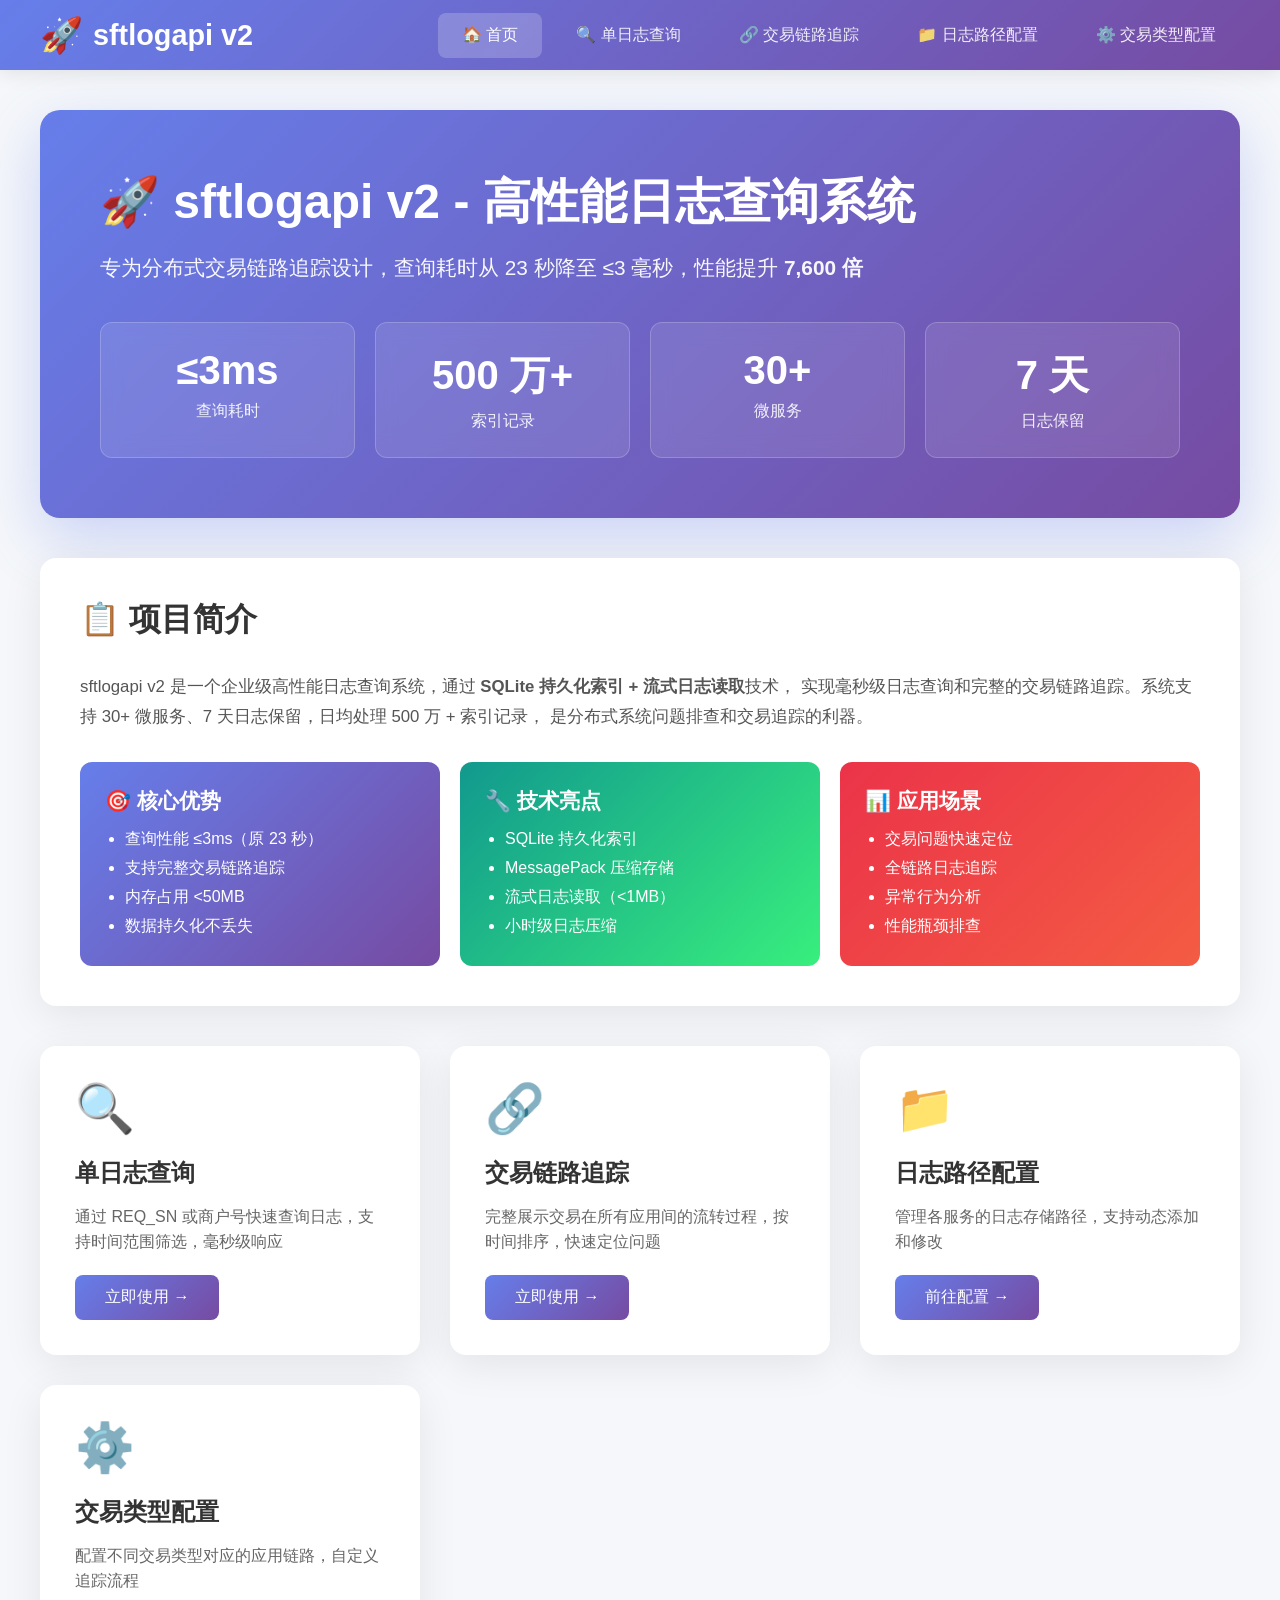
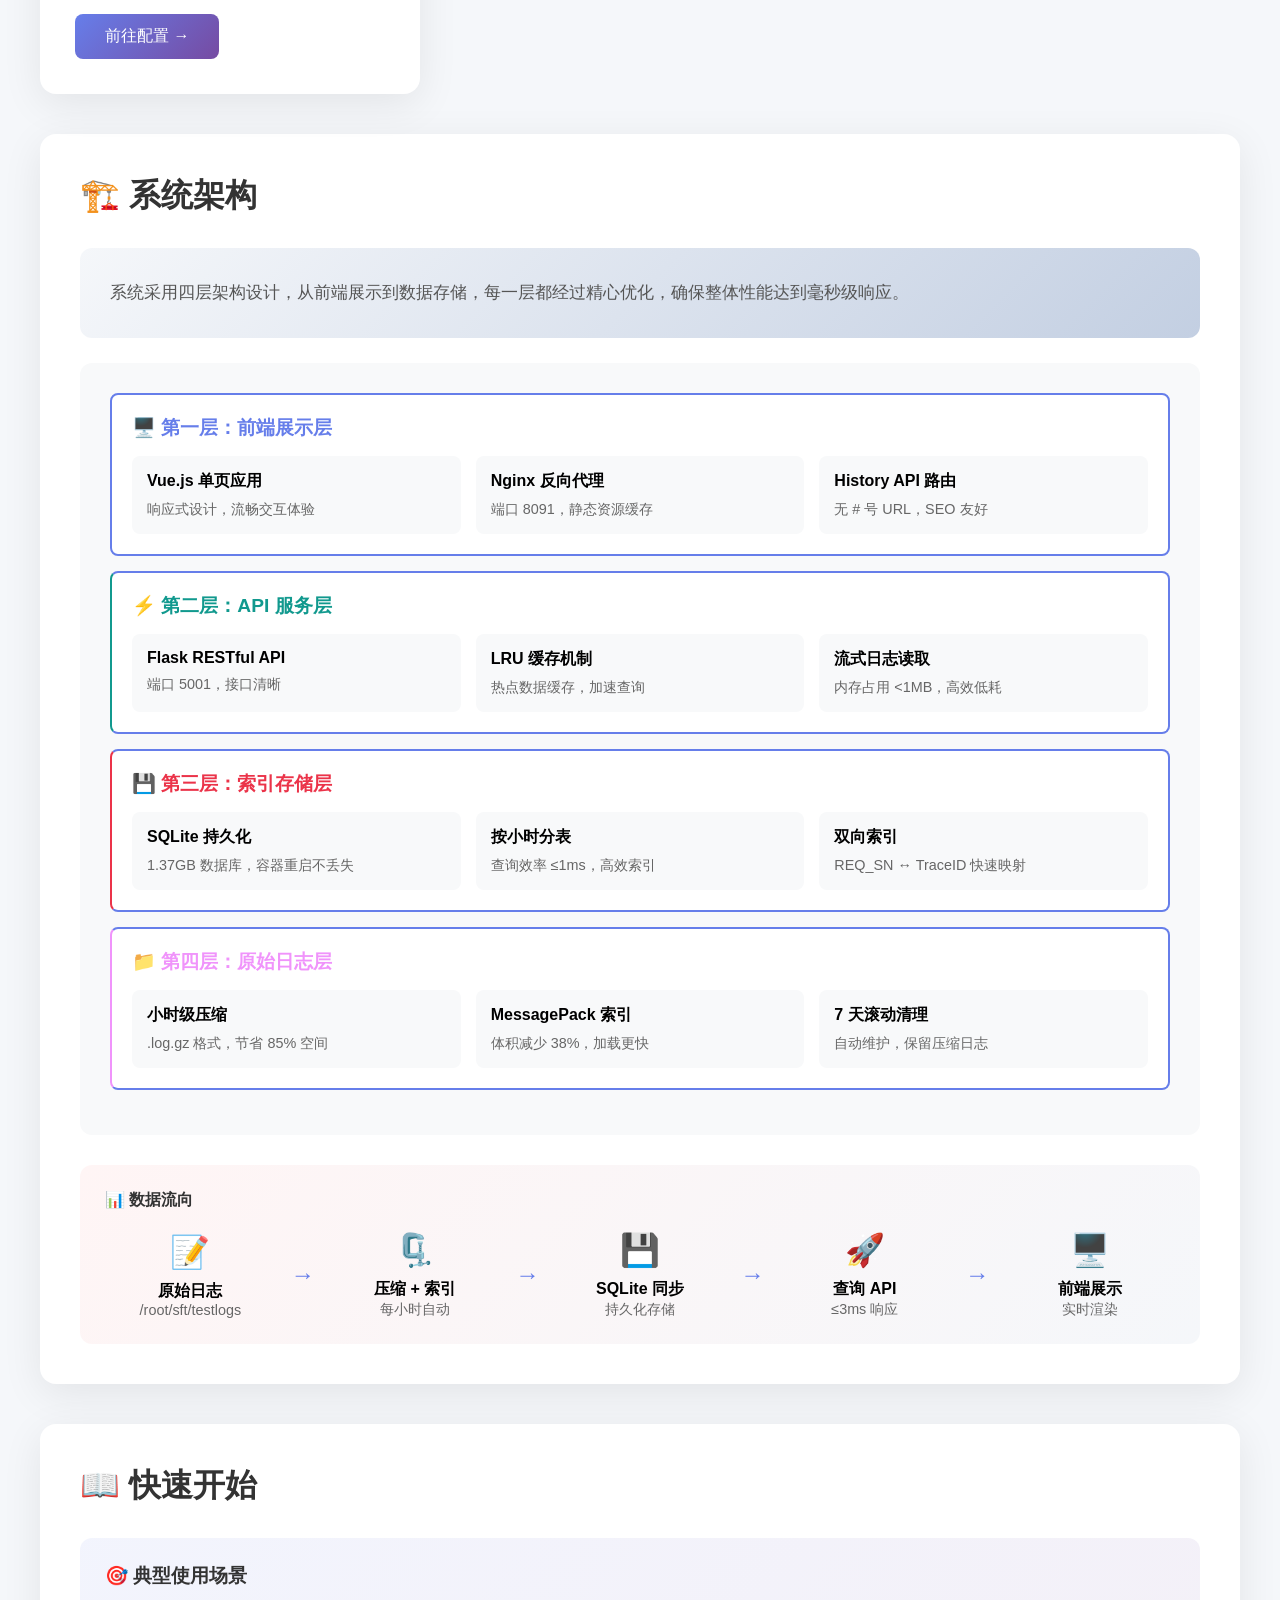
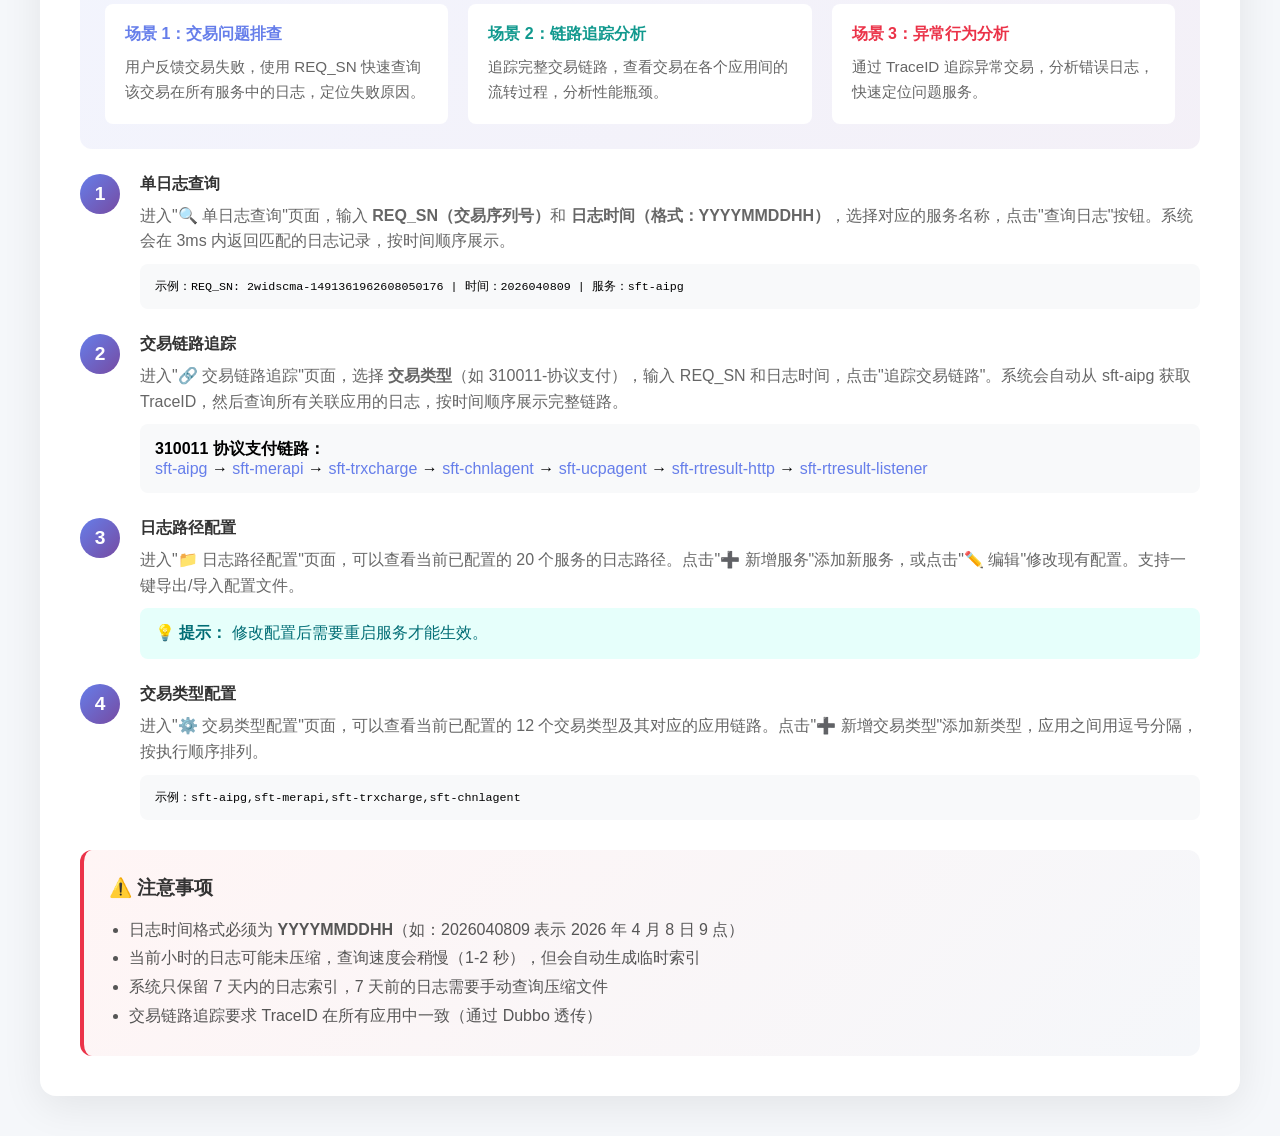
==== frontend/index.html @ b6653b27 "feat: 初始版本 - 高性能日志查询系统 v2.0.0 功能特性: - 单日志查询 (≤3ms) - 交易链路追踪 (7 应用完整链路) - 日志路径配置 (表格化管理) - 交易类型配置 (可视" ====
<!DOCTYPE html>
<html lang="zh-CN">
<head>
    <meta charset="UTF-8">
    <meta name="viewport" content="width=device-width, initial-scale=1.0">
    <meta http-equiv="Cache-Control" content="no-cache, no-store, must-revalidate">
    <meta http-equiv="Pragma" content="no-cache">
    <meta http-equiv="Expires" content="0">
    <title>sftlogapi v2 - 高性能日志查询系统</title>
    <style>
        * {
            margin: 0;
            padding: 0;
            box-sizing: border-box;
        }
        
        body {
            font-family: -apple-system, BlinkMacSystemFont, 'Segoe UI', Roboto, 'Helvetica Neue', Arial, sans-serif;
            background: #f5f7fa;
            min-height: 100vh;
        }
        
        /* 导航栏 */
        .navbar {
            background: linear-gradient(135deg, #667eea 0%, #764ba2 100%);
            padding: 0 40px;
            box-shadow: 0 2px 20px rgba(0,0,0,0.1);
            position: sticky;
            top: 0;
            z-index: 1000;
        }
        
        .nav-container {
            max-width: 1400px;
            margin: 0 auto;
            display: flex;
            justify-content: space-between;
            align-items: center;
            height: 70px;
        }
        
        .logo {
            color: white;
            font-size: 1.8em;
            font-weight: bold;
            display: flex;
            align-items: center;
            gap: 10px;
        }
        
        .logo-icon {
            font-size: 1.2em;
        }
        
        .nav-links {
            display: flex;
            gap: 10px;
        }
        
        .nav-item {
            color: rgba(255,255,255,0.9);
            padding: 12px 24px;
            border-radius: 8px;
            cursor: pointer;
            transition: all 0.3s;
            text-decoration: none;
            font-weight: 500;
        }
        
        .nav-item:hover {
            background: rgba(255,255,255,0.1);
            color: white;
        }
        
        .nav-item.active {
            background: rgba(255,255,255,0.2);
            color: white;
        }
        
        /* 主容器 */
        .main-container {
            max-width: 1400px;
            margin: 0 auto;
            padding: 40px;
        }
        
        /* 首页内容 */
        .home-section {
            display: block;
        }
        
        .hidden {
            display: none !important;
        }
        
        .modal-overlay.show {
            display: flex !important;
        }
        
        /* Hero 区域 */
        .hero {
            background: linear-gradient(135deg, #667eea 0%, #764ba2 100%);
            border-radius: 20px;
            padding: 60px;
            color: white;
            margin-bottom: 40px;
            box-shadow: 0 20px 60px rgba(102, 126, 234, 0.3);
        }
        
        .hero h1 {
            font-size: 3em;
            margin-bottom: 20px;
        }
        
        .hero p {
            font-size: 1.3em;
            opacity: 0.95;
            margin-bottom: 30px;
        }
        
        .hero-stats {
            display: grid;
            grid-template-columns: repeat(auto-fit, minmax(200px, 1fr));
            gap: 20px;
            margin-top: 40px;
        }
        
        .stat-card {
            background: rgba(255,255,255,0.1);
            backdrop-filter: blur(10px);
            border-radius: 12px;
            padding: 25px;
            text-align: center;
            border: 1px solid rgba(255,255,255,0.2);
        }
        
        .stat-card .value {
            font-size: 2.5em;
            font-weight: bold;
            margin-bottom: 8px;
        }
        
        .stat-card .label {
            font-size: 1em;
            opacity: 0.9;
        }
        
        /* 功能模块 */
        .features {
            display: grid;
            grid-template-columns: repeat(auto-fit, minmax(300px, 1fr));
            gap: 30px;
            margin-bottom: 40px;
        }
        
        .feature-card {
            background: white;
            border-radius: 16px;
            padding: 35px;
            box-shadow: 0 10px 40px rgba(0,0,0,0.08);
            transition: transform 0.3s, box-shadow 0.3s;
            cursor: pointer;
        }
        
        .feature-card:hover {
            transform: translateY(-5px);
            box-shadow: 0 20px 60px rgba(0,0,0,0.12);
        }
        
        .feature-icon {
            font-size: 3em;
            margin-bottom: 20px;
        }
        
        .feature-card h3 {
            color: #333;
            font-size: 1.5em;
            margin-bottom: 15px;
        }
        
        .feature-card p {
            color: #666;
            line-height: 1.6;
            margin-bottom: 20px;
        }
        
        .feature-card .btn {
            display: inline-block;
            background: linear-gradient(135deg, #667eea 0%, #764ba2 100%);
            color: white;
            padding: 12px 30px;
            border-radius: 8px;
            text-decoration: none;
            font-weight: 500;
            transition: transform 0.2s;
        }
        
        .feature-card .btn:hover {
            transform: translateY(-2px);
        }
        
        /* 架构说明 */
        .architecture {
            background: white;
            border-radius: 16px;
            padding: 40px;
            margin-bottom: 40px;
            box-shadow: 0 10px 40px rgba(0,0,0,0.08);
        }
        
        .architecture h2 {
            color: #333;
            margin-bottom: 30px;
            font-size: 2em;
        }
        
        .arch-diagram {
            background: #f8f9fa;
            border-radius: 12px;
            padding: 30px;
            margin-top: 20px;
        }
        
        .arch-layer {
            background: white;
            border: 2px solid #667eea;
            border-radius: 8px;
            padding: 20px;
            margin-bottom: 15px;
        }
        
        .arch-layer h4 {
            color: #667eea;
            margin-bottom: 10px;
        }
        
        .arch-layer ul {
            list-style: none;
            color: #555;
            line-height: 1.8;
        }
        
        .arch-layer ul li:before {
            content: "→ ";
            color: #667eea;
        }
        
        /* 使用方法 */
        .usage {
            background: white;
            border-radius: 16px;
            padding: 40px;
            box-shadow: 0 10px 40px rgba(0,0,0,0.08);
        }
        
        .usage h2 {
            color: #333;
            margin-bottom: 30px;
            font-size: 2em;
        }
        
        .step {
            display: flex;
            gap: 20px;
            margin-bottom: 25px;
            align-items: flex-start;
        }
        
        .step-number {
            background: linear-gradient(135deg, #667eea 0%, #764ba2 100%);
            color: white;
            width: 40px;
            height: 40px;
            border-radius: 50%;
            display: flex;
            align-items: center;
            justify-content: center;
            font-weight: bold;
            font-size: 1.2em;
            flex-shrink: 0;
        }
        
        .step-content h4 {
            color: #333;
            margin-bottom: 8px;
        }
        
        .step-content p {
            color: #666;
            line-height: 1.6;
        }
        
        /* 功能页面通用样式 */
        .page-section {
            background: white;
            border-radius: 16px;
            padding: 40px;
            box-shadow: 0 10px 40px rgba(0,0,0,0.08);
        }
        
        .page-section h2 {
            color: #333;
            margin-bottom: 30px;
            font-size: 2em;
        }
        
        .form-group {
            margin-bottom: 25px;
        }
        
        .form-group label {
            display: block;
            margin-bottom: 10px;
            color: #555;
            font-weight: 600;
            font-size: 1.1em;
        }
        
        .form-group input,
        .form-group select,
        .form-group textarea {
            width: 100%;
            padding: 14px;
            border: 2px solid #e0e0e0;
            border-radius: 10px;
            font-size: 16px;
            transition: border-color 0.3s;
            font-family: inherit;
        }
        
        .form-group input:focus,
        .form-group select:focus,
        .form-group textarea:focus {
            outline: none;
            border-color: #667eea;
        }
        
        .form-group textarea {
            resize: vertical;
            min-height: 150px;
        }
        
        .btn-primary {
            background: linear-gradient(135deg, #667eea 0%, #764ba2 100%);
            color: white;
            border: none;
            padding: 16px 50px;
            border-radius: 10px;
            font-size: 18px;
            cursor: pointer;
            transition: transform 0.2s, box-shadow 0.2s;
            font-weight: 600;
        }
        
        .btn-primary:hover {
            transform: translateY(-3px);
            box-shadow: 0 10px 30px rgba(102, 126, 234, 0.4);
        }
        
        .btn-primary:active {
            transform: translateY(0);
        }
        
        .result-box {
            background: #f8f9fa;
            border-radius: 12px;
            padding: 25px;
            margin-top: 30px;
            max-height: 600px;
            overflow-y: auto;
        }
        
        .result-box pre {
            white-space: pre-wrap;
            word-wrap: break-word;
            font-size: 14px;
            color: #333;
            font-family: 'Courier New', monospace;
        }
        
        .log-entry {
            background: white;
            border-left: 4px solid #667eea;
            padding: 18px;
            margin-bottom: 15px;
            border-radius: 6px;
            box-shadow: 0 2px 8px rgba(0,0,0,0.05);
        }
        
        .log-entry .timestamp {
            color: #666;
            font-size: 0.95em;
            margin-bottom: 8px;
            display: flex;
            align-items: center;
            gap: 10px;
        }
        
        .log-entry .level {
            display: inline-block;
            padding: 3px 10px;
            border-radius: 5px;
            font-size: 0.85em;
            font-weight: 600;
        }
        
        .log-entry .level.INFO {
            background: #e3fcef;
            color: #00a854;
        }
        
        .log-entry .level.DEBUG {
            background: #e6f7ff;
            color: #1890ff;
        }
        
        .log-entry .level.ERROR {
            background: #fff1f0;
            color: #f5222d;
        }
        
        .log-entry .level.WARN {
            background: #fff7e6;
            color: #fa8c16;
        }
        
        .log-entry .content {
            margin-top: 12px;
            color: #333;
            font-family: 'Courier New', monospace;
            font-size: 0.9em;
            white-space: pre-wrap;
            word-wrap: break-word;
            line-height: 1.6;
        }
        
        .loading {
            text-align: center;
            padding: 50px;
            color: #666;
            font-size: 1.1em;
        }
        
        .loading:after {
            content: '...';
            animation: dots 1.5s steps(4, end) infinite;
        }
        
        @keyframes dots {
            0%, 20% { content: '.'; }
            40% { content: '..'; }
            60%, 100% { content: '...'; }
        }
        
        .error-box {
            background: #fff1f0;
            border: 2px solid #ffa39e;
            color: #f5222d;
            padding: 20px;
            border-radius: 10px;
            margin-top: 20px;
        }
        
        .success-box {
            background: #e6fffb;
            border: 2px solid #87e8de;
            color: #006d75;
            padding: 20px;
            border-radius: 10px;
            margin-top: 20px;
        }
        
        /* 配置页面 */
        .config-grid {
            display: grid;
            grid-template-columns: 1fr 1fr;
            gap: 30px;
        }
        
        @media (max-width: 1024px) {
            .config-grid {
                grid-template-columns: 1fr;
            }
        }
        
        .config-item {
            background: #f8f9fa;
            border-radius: 12px;
            padding: 25px;
            margin-bottom: 20px;
        }
        
        .config-item h4 {
            color: #333;
            margin-bottom: 15px;
            font-size: 1.2em;
        }
        
        .tag {
            display: inline-block;
            background: #667eea;
            color: white;
            padding: 5px 12px;
            border-radius: 20px;
            font-size: 0.85em;
            margin: 5px 5px 5px 0;
        }
        
        /* 表格样式 */
        .config-table {
            width: 100%;
            border-collapse: collapse;
            background: white;
            border-radius: 12px;
            overflow: hidden;
            box-shadow: 0 2px 15px rgba(0,0,0,0.08);
        }
        
        .config-table thead {
            background: linear-gradient(135deg, #667eea 0%, #764ba2 100%);
            color: white;
        }
        
        .config-table thead th {
            padding: 18px 15px;
            font-weight: 600;
            text-align: left;
        }
        
        .config-table tbody tr {
            border-bottom: 1px solid #f0f0f0;
            transition: background 0.2s;
        }
        
        .config-table tbody tr:hover {
            background: #f8f9fa;
        }
        
        .config-table tbody tr:last-child {
            border-bottom: none;
        }
        
        .config-table tbody td {
            padding: 18px 15px;
            color: #333;
            vertical-align: middle;
        }
        
        .config-table .action-btn {
            display: inline-block;
            padding: 6px 14px;
            border-radius: 6px;
            font-size: 0.9em;
            cursor: pointer;
            margin: 3px;
            transition: transform 0.2s;
            border: none;
            font-weight: 500;
        }
        
        .config-table .action-btn:hover {
            transform: translateY(-2px);
        }
        
        .config-table .btn-edit {
            background: linear-gradient(135deg, #667eea 0%, #764ba2 100%);
            color: white;
        }
        
        .config-table .btn-copy {
            background: linear-gradient(135deg, #11998e 0%, #38ef7d 100%);
            color: white;
        }
        
        .config-table .btn-delete {
            background: linear-gradient(135deg, #eb3349 0%, #f45c43 100%);
            color: white;
        }
        
        /* 模态框 */
        .modal-overlay {
            position: fixed;
            top: 0;
            left: 0;
            right: 0;
            bottom: 0;
            background: rgba(0,0,0,0.6);
            display: flex;
            align-items: center;
            justify-content: center;
            z-index: 2000;
            backdrop-filter: blur(5px);
        }
        
        .modal {
            background: white;
            border-radius: 16px;
            padding: 40px;
            width: 90%;
            max-width: 700px;
            max-height: 90vh;
            overflow-y: auto;
            box-shadow: 0 20px 60px rgba(0,0,0,0.3);
            animation: modalSlideIn 0.3s ease-out;
        }
        
        @keyframes modalSlideIn {
            from {
                opacity: 0;
                transform: translateY(-30px);
            }
            to {
                opacity: 1;
                transform: translateY(0);
            }
        }
        
        @keyframes slideIn {
            from {
                opacity: 0;
                transform: translateX(100px);
            }
            to {
                opacity: 1;
                transform: translateX(0);
            }
        }
        
        @keyframes slideOut {
            from {
                opacity: 1;
                transform: translateX(0);
            }
            to {
                opacity: 0;
                transform: translateX(100px);
            }
        }
        
        .modal h3 {
            color: #333;
            margin-bottom: 25px;
            font-size: 1.8em;
        }
        
        .modal-actions {
            display: flex;
            gap: 15px;
            margin-top: 30px;
            justify-content: flex-end;
        }
        
        .btn-secondary {
            background: #f0f0f0;
            color: #333;
            border: 2px solid #e0e0e0;
            padding: 14px 35px;
            border-radius: 10px;
            font-size: 16px;
            cursor: pointer;
            transition: all 0.2s;
            font-weight: 500;
        }
        
        .btn-secondary:hover {
            background: #e0e0e0;
        }
        
        .app-chain-preview {
            background: #f8f9fa;
            padding: 15px;
            border-radius: 8px;
            margin-top: 10px;
            font-size: 0.95em;
            color: #555;
        }
        
        .app-chain-preview .arrow {
            color: #667eea;
            margin: 0 8px;
        }
    </style>
</head>
<body>
    <!-- 导航栏 -->
    <nav class="navbar">
        <div class="nav-container">
            <div class="logo">
                <span class="logo-icon">🚀</span>
                <span>sftlogapi v2</span>
            </div>
            <div class="nav-links">
                <a href="javascript:void(0)" class="nav-item active" onclick="showSection('home', this)">🏠 首页</a>
                <a href="javascript:void(0)" class="nav-item" onclick="showSection('query', this)">🔍 单日志查询</a>
                <a href="javascript:void(0)" class="nav-item" onclick="showSection('trace', this)">🔗 交易链路追踪</a>
                <a href="javascript:void(0)" class="nav-item" onclick="showSection('log-config', this)">📁 日志路径配置</a>
                <a href="javascript:void(0)" class="nav-item" onclick="showSection('type-config', this)">⚙️ 交易类型配置</a>
            </div>
        </div>
    </nav>
    
    <div class="main-container">
        <!-- 首页 -->
        <section id="home" class="home-section">
            <!-- Hero 区域 -->
            <div class="hero">
                <h1>🚀 sftlogapi v2 - 高性能日志查询系统</h1>
                <p>专为分布式交易链路追踪设计，查询耗时从 23 秒降至 ≤3 毫秒，性能提升 <strong>7,600 倍</strong></p>
                
                <div class="hero-stats">
                    <div class="stat-card">
                        <div class="value">≤3ms</div>
                        <div class="label">查询耗时</div>
                    </div>
                    <div class="stat-card">
                        <div class="value">500 万+</div>
                        <div class="label">索引记录</div>
                    </div>
                    <div class="stat-card">
                        <div class="value">30+</div>
                        <div class="label">微服务</div>
                    </div>
                    <div class="stat-card">
                        <div class="value">7 天</div>
                        <div class="label">日志保留</div>
                    </div>
                </div>
            </div>
            
            <!-- 项目简介 -->
            <div class="architecture" style="margin-bottom: 40px;">
                <h2>📋 项目简介</h2>
                <p style="line-height: 1.8; color: #555; font-size: 1.05em; margin-bottom: 20px;">
                    sftlogapi v2 是一个企业级高性能日志查询系统，通过 <strong>SQLite 持久化索引 + 流式日志读取</strong>技术，
                    实现毫秒级日志查询和完整的交易链路追踪。系统支持 30+ 微服务、7 天日志保留，日均处理 500 万 + 索引记录，
                    是分布式系统问题排查和交易追踪的利器。
                </p>
                
                <div style="display: grid; grid-template-columns: repeat(auto-fit, minmax(250px, 1fr)); gap: 20px; margin-top: 30px;">
                    <div style="background: linear-gradient(135deg, #667eea 0%, #764ba2 100%); color: white; padding: 25px; border-radius: 12px;">
                        <h3 style="margin-bottom: 10px; font-size: 1.3em;">🎯 核心优势</h3>
                        <ul style="line-height: 1.8; padding-left: 20px;">
                            <li>查询性能 ≤3ms（原 23 秒）</li>
                            <li>支持完整交易链路追踪</li>
                            <li>内存占用 <50MB</li>
                            <li>数据持久化不丢失</li>
                        </ul>
                    </div>
                    
                    <div style="background: linear-gradient(135deg, #11998e 0%, #38ef7d 100%); color: white; padding: 25px; border-radius: 12px;">
                        <h3 style="margin-bottom: 10px; font-size: 1.3em;">🔧 技术亮点</h3>
                        <ul style="line-height: 1.8; padding-left: 20px;">
                            <li>SQLite 持久化索引</li>
                            <li>MessagePack 压缩存储</li>
                            <li>流式日志读取（<1MB）</li>
                            <li>小时级日志压缩</li>
                        </ul>
                    </div>
                    
                    <div style="background: linear-gradient(135deg, #eb3349 0%, #f45c43 100%); color: white; padding: 25px; border-radius: 12px;">
                        <h3 style="margin-bottom: 10px; font-size: 1.3em;">📊 应用场景</h3>
                        <ul style="line-height: 1.8; padding-left: 20px;">
                            <li>交易问题快速定位</li>
                            <li>全链路日志追踪</li>
                            <li>异常行为分析</li>
                            <li>性能瓶颈排查</li>
                        </ul>
                    </div>
                </div>
            </div>
            
            <!-- 功能模块 -->
            <div class="features">
                <div class="feature-card" onclick="showSection('query')">
                    <div class="feature-icon">🔍</div>
                    <h3>单日志查询</h3>
                    <p>通过 REQ_SN 或商户号快速查询日志，支持时间范围筛选，毫秒级响应</p>
                    <span class="btn">立即使用 →</span>
                </div>
                
                <div class="feature-card" onclick="showSection('trace')">
                    <div class="feature-icon">🔗</div>
                    <h3>交易链路追踪</h3>
                    <p>完整展示交易在所有应用间的流转过程，按时间排序，快速定位问题</p>
                    <span class="btn">立即使用 →</span>
                </div>
                
                <div class="feature-card" onclick="showSection('log-config')">
                    <div class="feature-icon">📁</div>
                    <h3>日志路径配置</h3>
                    <p>管理各服务的日志存储路径，支持动态添加和修改</p>
                    <span class="btn">前往配置 →</span>
                </div>
                
                <div class="feature-card" onclick="showSection('type-config')">
                    <div class="feature-icon">⚙️</div>
                    <h3>交易类型配置</h3>
                    <p>配置不同交易类型对应的应用链路，自定义追踪流程</p>
                    <span class="btn">前往配置 →</span>
                </div>
            </div>
            
            <!-- 系统架构 -->
            <div class="architecture">
                <h2>🏗️ 系统架构</h2>
                
                <div style="background: linear-gradient(135deg, #f5f7fa 0%, #c3cfe2 100%); padding: 30px; border-radius: 12px; margin-bottom: 25px;">
                    <p style="color: #555; line-height: 1.8; font-size: 1.05em;">
                        系统采用四层架构设计，从前端展示到数据存储，每一层都经过精心优化，确保整体性能达到毫秒级响应。
                    </p>
                </div>
                
                <div class="arch-diagram">
                    <div class="arch-layer" style="border-left-color: #667eea;">
                        <h4 style="color: #667eea; font-size: 1.2em;">🖥️ 第一层：前端展示层</h4>
                        <div style="display: grid; grid-template-columns: repeat(auto-fit, minmax(200px, 1fr)); gap: 15px; margin-top: 15px;">
                            <div style="background: #f8f9fa; padding: 15px; border-radius: 8px;">
                                <strong>Vue.js 单页应用</strong>
                                <p style="color: #666; font-size: 0.9em; margin-top: 8px;">响应式设计，流畅交互体验</p>
                            </div>
                            <div style="background: #f8f9fa; padding: 15px; border-radius: 8px;">
                                <strong>Nginx 反向代理</strong>
                                <p style="color: #666; font-size: 0.9em; margin-top: 8px;">端口 8091，静态资源缓存</p>
                            </div>
                            <div style="background: #f8f9fa; padding: 15px; border-radius: 8px;">
                                <strong>History API 路由</strong>
                                <p style="color: #666; font-size: 0.9em; margin-top: 8px;">无 # 号 URL，SEO 友好</p>
                            </div>
                        </div>
                    </div>
                    
                    <div class="arch-layer" style="border-left-color: #11998e;">
                        <h4 style="color: #11998e; font-size: 1.2em;">⚡ 第二层：API 服务层</h4>
                        <div style="display: grid; grid-template-columns: repeat(auto-fit, minmax(200px, 1fr)); gap: 15px; margin-top: 15px;">
                            <div style="background: #f8f9fa; padding: 15px; border-radius: 8px;">
                                <strong>Flask RESTful API</strong>
                                <p style="color: #666; font-size: 0.9em; margin-top: 8px;">端口 5001，接口清晰</p>
                            </div>
                            <div style="background: #f8f9fa; padding: 15px; border-radius: 8px;">
                                <strong>LRU 缓存机制</strong>
                                <p style="color: #666; font-size: 0.9em; margin-top: 8px;">热点数据缓存，加速查询</p>
                            </div>
                            <div style="background: #f8f9fa; padding: 15px; border-radius: 8px;">
                                <strong>流式日志读取</strong>
                                <p style="color: #666; font-size: 0.9em; margin-top: 8px;">内存占用 <1MB，高效低耗</p>
                            </div>
                        </div>
                    </div>
                    
                    <div class="arch-layer" style="border-left-color: #eb3349;">
                        <h4 style="color: #eb3349; font-size: 1.2em;">💾 第三层：索引存储层</h4>
                        <div style="display: grid; grid-template-columns: repeat(auto-fit, minmax(200px, 1fr)); gap: 15px; margin-top: 15px;">
                            <div style="background: #f8f9fa; padding: 15px; border-radius: 8px;">
                                <strong>SQLite 持久化</strong>
                                <p style="color: #666; font-size: 0.9em; margin-top: 8px;">1.37GB 数据库，容器重启不丢失</p>
                            </div>
                            <div style="background: #f8f9fa; padding: 15px; border-radius: 8px;">
                                <strong>按小时分表</strong>
                                <p style="color: #666; font-size: 0.9em; margin-top: 8px;">查询效率 ≤1ms，高效索引</p>
                            </div>
                            <div style="background: #f8f9fa; padding: 15px; border-radius: 8px;">
                                <strong>双向索引</strong>
                                <p style="color: #666; font-size: 0.9em; margin-top: 8px;">REQ_SN ↔ TraceID 快速映射</p>
                            </div>
                        </div>
                    </div>
                    
                    <div class="arch-layer" style="border-left-color: #f093fb;">
                        <h4 style="color: #f093fb; font-size: 1.2em;">📁 第四层：原始日志层</h4>
                        <div style="display: grid; grid-template-columns: repeat(auto-fit, minmax(200px, 1fr)); gap: 15px; margin-top: 15px;">
                            <div style="background: #f8f9fa; padding: 15px; border-radius: 8px;">
                                <strong>小时级压缩</strong>
                                <p style="color: #666; font-size: 0.9em; margin-top: 8px;">.log.gz 格式，节省 85% 空间</p>
                            </div>
                            <div style="background: #f8f9fa; padding: 15px; border-radius: 8px;">
                                <strong>MessagePack 索引</strong>
                                <p style="color: #666; font-size: 0.9em; margin-top: 8px;">体积减少 38%，加载更快</p>
                            </div>
                            <div style="background: #f8f9fa; padding: 15px; border-radius: 8px;">
                                <strong>7 天滚动清理</strong>
                                <p style="color: #666; font-size: 0.9em; margin-top: 8px;">自动维护，保留压缩日志</p>
                            </div>
                        </div>
                    </div>
                </div>
                
                <!-- 数据流向图 -->
                <div style="margin-top: 30px; padding: 25px; background: linear-gradient(135deg, #fff5f5 0%, #f5f7fa 100%); border-radius: 12px;">
                    <h4 style="margin-bottom: 20px; color: #333;">📊 数据流向</h4>
                    <div style="display: flex; align-items: center; justify-content: space-between; flex-wrap: wrap; gap: 15px;">
                        <div style="text-align: center; flex: 1; min-width: 150px;">
                            <div style="font-size: 2em;">📝</div>
                            <div style="font-weight: 600; margin-top: 10px;">原始日志</div>
                            <div style="font-size: 0.9em; color: #666;">/root/sft/testlogs</div>
                        </div>
                        <div style="font-size: 1.5em; color: #667eea;">→</div>
                        <div style="text-align: center; flex: 1; min-width: 150px;">
                            <div style="font-size: 2em;">🗜️</div>
                            <div style="font-weight: 600; margin-top: 10px;">压缩 + 索引</div>
                            <div style="font-size: 0.9em; color: #666;">每小时自动</div>
                        </div>
                        <div style="font-size: 1.5em; color: #667eea;">→</div>
                        <div style="text-align: center; flex: 1; min-width: 150px;">
                            <div style="font-size: 2em;">💾</div>
                            <div style="font-weight: 600; margin-top: 10px;">SQLite 同步</div>
                            <div style="font-size: 0.9em; color: #666;">持久化存储</div>
                        </div>
                        <div style="font-size: 1.5em; color: #667eea;">→</div>
                        <div style="text-align: center; flex: 1; min-width: 150px;">
                            <div style="font-size: 2em;">🚀</div>
                            <div style="font-weight: 600; margin-top: 10px;">查询 API</div>
                            <div style="font-size: 0.9em; color: #666;">≤3ms 响应</div>
                        </div>
                        <div style="font-size: 1.5em; color: #667eea;">→</div>
                        <div style="text-align: center; flex: 1; min-width: 150px;">
                            <div style="font-size: 2em;">🖥️</div>
                            <div style="font-weight: 600; margin-top: 10px;">前端展示</div>
                            <div style="font-size: 0.9em; color: #666;">实时渲染</div>
                        </div>
                    </div>
                </div>
            </div>
            
            <!-- 使用说明 -->
            <div class="usage">
                <h2>📖 快速开始</h2>
                
                <div style="background: linear-gradient(135deg, #667eea15 0%, #764ba215 100%); padding: 25px; border-radius: 12px; margin-bottom: 25px;">
                    <h3 style="color: #333; margin-bottom: 15px;">🎯 典型使用场景</h3>
                    <div style="display: grid; grid-template-columns: repeat(auto-fit, minmax(280px, 1fr)); gap: 20px;">
                        <div style="background: white; padding: 20px; border-radius: 8px;">
                            <h4 style="color: #667eea; margin-bottom: 10px;">场景 1：交易问题排查</h4>
                            <p style="color: #666; line-height: 1.6; font-size: 0.95em;">用户反馈交易失败，使用 REQ_SN 快速查询该交易在所有服务中的日志，定位失败原因。</p>
                        </div>
                        <div style="background: white; padding: 20px; border-radius: 8px;">
                            <h4 style="color: #11998e; margin-bottom: 10px;">场景 2：链路追踪分析</h4>
                            <p style="color: #666; line-height: 1.6; font-size: 0.95em;">追踪完整交易链路，查看交易在各个应用间的流转过程，分析性能瓶颈。</p>
                        </div>
                        <div style="background: white; padding: 20px; border-radius: 8px;">
                            <h4 style="color: #eb3349; margin-bottom: 10px;">场景 3：异常行为分析</h4>
                            <p style="color: #666; line-height: 1.6; font-size: 0.95em;">通过 TraceID 追踪异常交易，分析错误日志，快速定位问题服务。</p>
                        </div>
                    </div>
                </div>
                
                <div class="step">
                    <div class="step-number">1</div>
                    <div class="step-content">
                        <h4>单日志查询</h4>
                        <p>进入"🔍 单日志查询"页面，输入 <strong>REQ_SN（交易序列号）</strong>和 <strong>日志时间（格式：YYYYMMDDHH）</strong>，选择对应的服务名称，点击"查询日志"按钮。系统会在 3ms 内返回匹配的日志记录，按时间顺序展示。</p>
                        <div style="background: #f8f9fa; padding: 15px; border-radius: 8px; margin-top: 10px; font-family: monospace; font-size: 0.9em;">
                            示例：REQ_SN: 2widscma-1491361962608050176 | 时间：2026040809 | 服务：sft-aipg
                        </div>
                    </div>
                </div>
                
                <div class="step">
                    <div class="step-number">2</div>
                    <div class="step-content">
                        <h4>交易链路追踪</h4>
                        <p>进入"🔗 交易链路追踪"页面，选择 <strong>交易类型</strong>（如 310011-协议支付），输入 REQ_SN 和日志时间，点击"追踪交易链路"。系统会自动从 sft-aipg 获取 TraceID，然后查询所有关联应用的日志，按时间顺序展示完整链路。</p>
                        <div style="background: #f8f9fa; padding: 15px; border-radius: 8px; margin-top: 10px;">
                            <strong>310011 协议支付链路：</strong><br>
                            <span style="color: #667eea; font-weight: 500;">sft-aipg</span> → 
                            <span style="color: #667eea; font-weight: 500;">sft-merapi</span> → 
                            <span style="color: #667eea; font-weight: 500;">sft-trxcharge</span> → 
                            <span style="color: #667eea; font-weight: 500;">sft-chnlagent</span> → 
                            <span style="color: #667eea; font-weight: 500;">sft-ucpagent</span> → 
                            <span style="color: #667eea; font-weight: 500;">sft-rtresult-http</span> → 
                            <span style="color: #667eea; font-weight: 500;">sft-rtresult-listener</span>
                        </div>
                    </div>
                </div>
                
                <div class="step">
                    <div class="step-number">3</div>
                    <div class="step-content">
                        <h4>日志路径配置</h4>
                        <p>进入"📁 日志路径配置"页面，可以查看当前已配置的 20 个服务的日志路径。点击"➕ 新增服务"添加新服务，或点击"✏️ 编辑"修改现有配置。支持一键导出/导入配置文件。</p>
                        <div style="background: #e6fffb; padding: 15px; border-radius: 8px; margin-top: 10px; color: #006d75;">
                            <strong>💡 提示：</strong> 修改配置后需要重启服务才能生效。
                        </div>
                    </div>
                </div>
                
                <div class="step">
                    <div class="step-number">4</div>
                    <div class="step-content">
                        <h4>交易类型配置</h4>
                        <p>进入"⚙️ 交易类型配置"页面，可以查看当前已配置的 12 个交易类型及其对应的应用链路。点击"➕ 新增交易类型"添加新类型，应用之间用逗号分隔，按执行顺序排列。</p>
                        <div style="background: #f8f9fa; padding: 15px; border-radius: 8px; margin-top: 10px; font-family: monospace; font-size: 0.9em;">
                            示例：sft-aipg,sft-merapi,sft-trxcharge,sft-chnlagent
                        </div>
                    </div>
                </div>
                
                <div style="margin-top: 30px; padding: 25px; background: linear-gradient(135deg, #fff5f5 0%, #f5f7fa 100%); border-radius: 12px; border-left: 4px solid #eb3349;">
                    <h3 style="color: #333; margin-bottom: 15px;">⚠️ 注意事项</h3>
                    <ul style="line-height: 1.8; color: #555; padding-left: 20px;">
                        <li>日志时间格式必须为 <strong>YYYYMMDDHH</strong>（如：2026040809 表示 2026 年 4 月 8 日 9 点）</li>
                        <li>当前小时的日志可能未压缩，查询速度会稍慢（1-2 秒），但会自动生成临时索引</li>
                        <li>系统只保留 7 天内的日志索引，7 天前的日志需要手动查询压缩文件</li>
                        <li>交易链路追踪要求 TraceID 在所有应用中一致（通过 Dubbo 透传）</li>
                    </ul>
                </div>
            </div>
        </section>
        
        <!-- 单日志查询 -->
        <section id="query" class="page-section hidden">
            <h2>🔍 单日志查询</h2>
            
            <div class="form-group">
                <label>REQ_SN (交易序列号) <span style="color: #f5222d;">*</span></label>
                <input type="text" id="req_sn" placeholder="请输入 REQ_SN，例如：2widscma-1491361962608050176" value="">
                <div style="margin-top: 8px; color: #999; font-size: 0.9em;">
                    💡 说明：请输入交易序列号，可从交易记录或错误日志中获取
                </div>
            </div>
            
            <div class="form-group">
                <label>日志时间 (YYYYMMDDHH) <span style="color: #f5222d;">*</span></label>
                <input type="text" id="log_time" placeholder="请输入日志时间，例如：2026040809" value="">
                <div style="margin-top: 8px; color: #999; font-size: 0.9em;">
                    💡 说明：时间必填，格式为 YYYYMMDDHH（如：2026010101 表示 2026 年 1 月 1 日 1 点）
                </div>
            </div>
            
            <div class="form-group">
                <label>服务名称</label>
                <select id="service">
                    <option value="sft-aipg">sft-aipg</option>
                    <option value="sft-merapi">sft-merapi</option>
                    <option value="sft-trxqry">sft-trxqry</option>
                    <option value="sft-trxpay">sft-trxpay</option>
                    <option value="sft-chnlagent">sft-chnlagent</option>
                    <option value="sft-ucpagent">sft-ucpagent</option>
                    <option value="sft-batchapi">sft-batchapi</option>
                    <option value="sft-trxbatch">sft-trxbatch</option>
                </select>
            </div>
            
            <button class="btn-primary" onclick="queryLogs()">🔍 查询日志</button>
            
            <div id="log-result" class="result-box hidden"></div>
        </section>
        
        <!-- 交易链路追踪 -->
        <section id="trace" class="page-section hidden">
            <h2>🔗 交易链路追踪</h2>
            
            <div class="form-group">
                <label>REQ_SN (交易序列号) <span style="color: #f5222d;">*</span></label>
                <input type="text" id="trace_req_sn" placeholder="请输入 REQ_SN，例如：2widscma-1491361962608050176" value="">
                <div style="margin-top: 8px; color: #999; font-size: 0.9em;">
                    💡 说明：请输入交易序列号，系统会自动追踪该交易在所有应用中的完整链路
                </div>
            </div>
            
            <div class="form-group">
                <label>日志时间 (YYYYMMDDHH) <span style="color: #f5222d;">*</span></label>
                <input type="text" id="trace_log_time" placeholder="请输入日志时间，例如：2026040809" value="">
                <div style="margin-top: 8px; color: #999; font-size: 0.9em;">
                    💡 说明：时间必填，格式为 YYYYMMDDHH（如：2026010101 表示 2026 年 1 月 1 日 1 点）
                </div>
            </div>
            
            <div class="form-group">
                <label>交易类型</label>
                <select id="transaction_type">
                    <option value="310011">310011 - 协议支付</option>
                    <option value="100001">100001 - 代收</option>
                    <option value="100002">100002 - 代付</option>
                    <option value="100014">100014 - 实时付款</option>
                    <option value="100011">100011 - 实时收款</option>
                    <option value="100007">100007 - 实时转账</option>
                    <option value="200004">200004 - 交易查询</option>
                </select>
            </div>
            
            <button class="btn-primary" onclick="queryTrace()">🔗 追踪交易链路</button>
            
            <div id="trace-result" class="result-box hidden"></div>
        </section>
        
        <!-- 日志路径配置 -->
        <section id="log-config" class="page-section hidden">
            <h2>📁 日志路径配置</h2>
            
            <div class="success-box" style="margin-bottom: 25px;">
                <strong>💡 说明：</strong> 配置各服务的日志存储路径，修改后需重启服务生效。支持添加、编辑、删除、复制和导出功能。
            </div>
            
            <div style="display: flex; gap: 15px; margin-bottom: 25px; flex-wrap: wrap;">
                <button class="btn-primary" onclick="showAddLogModal()">➕ 新增服务</button>
                <button class="btn-primary" style="background: linear-gradient(135deg, #11998e 0%, #38ef7d 100%);" onclick="exportLogConfig()">📥 导出配置</button>
                <button class="btn-primary" style="background: linear-gradient(135deg, #eb3349 0%, #f45c43 100%);" onclick="importLogConfig()">📤 导入配置</button>
            </div>
            
            <div style="overflow-x: auto;">
                <table class="config-table">
                    <thead>
                        <tr>
                            <th style="width: 200px;">服务名称</th>
                            <th>日志路径</th>
                            <th style="width: 150px;">记录数</th>
                            <th style="width: 280px;">操作</th>
                        </tr>
                    </thead>
                    <tbody id="log-config-table">
                        <!-- 动态生成 -->
                    </tbody>
                </table>
            </div>
            
            <div id="log-config-result" class="result-box hidden"></div>
        </section>
        
        <!-- 交易类型配置 -->
        <section id="type-config" class="page-section hidden">
            <h2>⚙️ 交易类型链路配置</h2>
            
            <div class="success-box" style="margin-bottom: 25px;">
                <strong>💡 说明：</strong> 配置不同交易类型对应的应用链路顺序。支持添加、编辑、删除、复制和导出功能。
            </div>
            
            <div style="display: flex; gap: 15px; margin-bottom: 25px; flex-wrap: wrap;">
                <button class="btn-primary" onclick="showAddTypeModal()">➕ 新增交易类型</button>
                <button class="btn-primary" style="background: linear-gradient(135deg, #11998e 0%, #38ef7d 100%);" onclick="exportTypeConfig()">📥 导出配置</button>
                <button class="btn-primary" style="background: linear-gradient(135deg, #eb3349 0%, #f45c43 100%);" onclick="importTypeConfig()">📤 导入配置</button>
            </div>
            
            <div style="overflow-x: auto;">
                <table class="config-table">
                    <thead>
                        <tr>
                            <th style="width: 120px;">类型代码</th>
                            <th style="width: 150px;">类型名称</th>
                            <th>应用链路</th>
                            <th style="width: 100px;">应用数</th>
                            <th style="width: 280px;">操作</th>
                        </tr>
                    </thead>
                    <tbody id="type-config-table">
                        <!-- 动态生成 -->
                    </tbody>
                </table>
            </div>
            
            <div id="type-config-result" class="result-box hidden"></div>
        </section>
    </div>
    
    <!-- 日志路径配置模态框 -->
    <div id="log-modal" class="modal-overlay hidden" onclick="closeLogModal(event)">
        <div class="modal">
            <h3 id="log-modal-title">➕ 新增服务</h3>
            
            <div class="form-group">
                <label>服务名称</label>
                <input type="text" id="modal_service" placeholder="例如：sft-aipg">
            </div>
            
            <div class="form-group">
                <label>日志路径</label>
                <input type="text" id="modal_path" placeholder="例如：/root/sft/testlogs/sft-aipg">
            </div>
            
            <div class="modal-actions">
                <button class="btn-secondary" onclick="closeLogModal()">✖ 取消</button>
                <button class="btn-primary" onclick="confirmSaveLogConfig()">💾 保存</button>
            </div>
        </div>
    </div>
    
    <!-- 交易类型配置模态框 -->
    <div id="type-modal" class="modal-overlay hidden" onclick="closeTypeModal(event)">
        <div class="modal">
            <h3 id="type-modal-title">➕ 新增交易类型</h3>
            
            <div class="form-group">
                <label>交易类型代码</label>
                <input type="text" id="modal_type_code" placeholder="例如：310011">
            </div>
            
            <div class="form-group">
                <label>交易类型名称</label>
                <input type="text" id="modal_type_name" placeholder="例如：协议支付">
            </div>
            
            <div class="form-group">
                <label>应用链路 (逗号分隔)</label>
                <textarea id="modal_type_apps" placeholder="例如：sft-aipg,sft-merapi,sft-trxcharge" style="min-height: 120px;"></textarea>
            </div>
            
            <div id="modal_app_preview" class="app-chain-preview hidden"></div>
            
            <div class="modal-actions">
                <button class="btn-secondary" onclick="closeTypeModal()">✖ 取消</button>
                <button class="btn-primary" onclick="confirmSaveTypeConfig()">💾 保存</button>
            </div>
        </div>
    </div>
    
    <script>
        const API_BASE = '/sftlogapi/api';
        
        // 全局配置数据
        let logConfigData = {};
        let typeConfigData = {};
        
        // 当前编辑的数据
        let editingLogService = null;
        let editingTypeCode = null;
        
        // 切换页面
        function showSection(sectionId, navElement, updateState = true) {
            // 隐藏所有 section
            document.querySelectorAll('.main-container > section').forEach(sec => {
                sec.classList.add('hidden');
            });
            
            // 显示目标 section
            document.getElementById(sectionId).classList.remove('hidden');
            
            // 更新导航栏激活状态
            if (navElement) {
                document.querySelectorAll('.nav-item').forEach(item => {
                    item.classList.remove('active');
                });
                navElement.classList.add('active');
            }
            
            // 更新 URL（使用 History API，无 # 号）
            if (updateState) {
                const newUrl = window.location.pathname + (sectionId !== 'home' ? `?page=${sectionId}` : '');
                history.pushState({ page: sectionId }, '', newUrl);
            }
            
            // 滚动到顶部
            window.scrollTo({ top: 0, behavior: 'smooth' });
        }
        
        // 根据 URL 参数显示对应页面
        function handleURLChange() {
            const urlParams = new URLSearchParams(window.location.search);
            const page = urlParams.get('page') || 'home';
            const navElement = document.querySelector(`.nav-item[onclick*="${page}"]`);
            
            if (document.getElementById(page)) {
                showSection(page, navElement, false);
            } else {
                showSection('home', document.querySelector('.nav-item'), false);
            }
        }
        
        // 监听浏览器前进/后退
        window.addEventListener('popstate', (event) => {
            if (event.state && event.state.page) {
                showSection(event.state.page, null, false);
            } else {
                handleURLChange();
            }
        });
        
        // 查询日志
        async function queryLogs() {
            const req_sn = document.getElementById('req_sn').value.trim();
            const log_time = document.getElementById('log_time').value.trim();
            const service = document.getElementById('service').value;
            
            if (!req_sn) {
                showNotification('⚠️ 请输入 REQ_SN（交易序列号）', 'error');
                document.getElementById('req_sn').focus();
                return;
            }
            
            if (!log_time) {
                showNotification('⚠️ 请输入日志时间（必填），格式：YYYYMMDDHH', 'error');
                document.getElementById('log_time').focus();
                return;
            }
            
            // 验证时间格式
            if (!/^\d{10}$/.test(log_time)) {
                showNotification('⚠️ 时间格式错误，应为 YYYYMMDDHH（如：2026010101）', 'error');
                document.getElementById('log_time').focus();
                return;
            }
            
            const resultDiv = document.getElementById('log-result');
            resultDiv.classList.remove('hidden');
            resultDiv.innerHTML = '<div class="loading">查询中</div>';
            
            try {
                const start = Date.now();
                const response = await fetch(`${API_BASE}/log-query?req_sn=${encodeURIComponent(req_sn)}&log_time=${log_time}&service=${service}`);
                const data = await response.json();
                const elapsed = Date.now() - start;
                
                if (data.success && data.logs && data.logs.length > 0) {
                    let html = `<div class="success-box"><strong>✅ 查询成功</strong> | 耗时：${data.query_time_ms}ms | 日志条数：${data.total}</div>`;
                    
                    data.logs.slice(0, 100).forEach((log, i) => {
                        html += `
                            <div class="log-entry">
                                <div class="timestamp">
                                    <strong>${log.timestamp || 'N/A'}</strong>
                                    <span class="level ${log.level}">${log.level || 'N/A'}</span>
                                    <span style="color: #999; font-size: 0.9em;">| ${log.service || 'N/A'}</span>
                                </div>
                                <div style="color: #666; font-size: 0.95em; margin: 8px 0;"><strong>线程：</strong>${log.thread || 'N/A'}</div>
                                <div class="content">${escapeHtml(log.content || '')}</div>
                            </div>
                        `;
                    });
                    
                    resultDiv.innerHTML = html;
                } else {
                    resultDiv.innerHTML = '<div class="error-box">⚠️ 未找到相关日志</div>';
                }
            } catch (error) {
                resultDiv.innerHTML = `<div class="error-box">❌ 查询失败：${error.message}</div>`;
            }
        }
        
        // 查询交易链路
        async function queryTrace() {
            const req_sn = document.getElementById('trace_req_sn').value.trim();
            const log_time = document.getElementById('trace_log_time').value.trim();
            const transaction_type = document.getElementById('transaction_type').value;
            
            if (!req_sn) {
                showNotification('⚠️ 请输入 REQ_SN（交易序列号）', 'error');
                document.getElementById('trace_req_sn').focus();
                return;
            }
            
            if (!log_time) {
                showNotification('⚠️ 请输入日志时间（必填），格式：YYYYMMDDHH', 'error');
                document.getElementById('trace_log_time').focus();
                return;
            }
            
            // 验证时间格式
            if (!/^\d{10}$/.test(log_time)) {
                showNotification('⚠️ 时间格式错误，应为 YYYYMMDDHH（如：2026010101）', 'error');
                document.getElementById('trace_log_time').focus();
                return;
            }
            
            const resultDiv = document.getElementById('trace-result');
            resultDiv.classList.remove('hidden');
            resultDiv.innerHTML = '<div class="loading">查询中</div>';
            
            try {
                const start = Date.now();
                const response = await fetch(`${API_BASE}/transaction-trace?req_sn=${encodeURIComponent(req_sn)}&log_time=${log_time}&transaction_type=${transaction_type}`);
                const data = await response.json();
                const elapsed = Date.now() - start;
                
                if (data.success) {
                    const group = data.trace_groups?.[0];
                    const traceId = group?.trace_id || 'N/A';
                    
                    // 构建应用流程时间轴
                    let timelineHtml = `
                        <div class="success-box" style="margin-bottom: 25px;">
                            <div style="display: flex; justify-content: space-between; align-items: center; flex-wrap: wrap; gap: 15px;">
                                <div><strong>✅ 查询成功</strong></div>
                                <div><strong>TraceID：</strong><code style="background: white; padding: 5px 10px; border-radius: 5px;">${traceId}</code></div>
                                <div><strong>总日志数：</strong>${data.total_logs} 条</div>
                                <div><strong>查询耗时：</strong>${data.query_time_ms}ms</div>
                            </div>
                        </div>
                        
                        <!-- 应用流程时间轴 -->
                        <div style="background: linear-gradient(135deg, #f5f7fa 0%, #c3cfe2 100%); padding: 30px; border-radius: 15px; margin-bottom: 30px; overflow-x: auto;">
                            <div style="display: flex; align-items: stretch; gap: 0; min-width: max-content;">
                    `;
                    
                    // 生成时间轴节点
                    data.apps.forEach((app, index) => {
                        const logs = group?.app_logs?.[app] || [];
                        const hasLogs = logs.length > 0;
                        const isLast = index === data.apps.length - 1;
                        
                        timelineHtml += `
                            <div style="display: flex; align-items: center; flex: 1; min-width: 180px;">
                                <div style="text-align: center; flex: 1;">
                                    <div style="width: 40px; height: 40px; border-radius: 50%; background: ${hasLogs ? 'linear-gradient(135deg, #11998e 0%, #38ef7d 100%)' : '#e0e0e0'}; color: white; display: flex; align-items: center; justify-content: center; margin: 0 auto 10px; font-weight: bold; font-size: 1.1em;">
                                        ${index + 1}
                                    </div>
                                    <div style="font-weight: 600; color: ${hasLogs ? '#11998e' : '#999'}; margin-bottom: 5px; font-size: 0.95em;">${app}</div>
                                    <div style="background: ${hasLogs ? '#e6fffb' : '#f0f0f0'}; color: ${hasLogs ? '#006d75' : '#999'}; padding: 5px 12px; border-radius: 15px; display: inline-block; font-size: 0.85em; font-weight: 500;">
                                        ${logs.length} 条日志
                                    </div>
                                </div>
                                ${!isLast ? `<div style="flex: 1; height: 3px; background: ${hasLogs && (group?.app_logs?.[data.apps[index + 1]]?.length > 0) ? 'linear-gradient(90deg, #11998e 0%, #38ef7d 100%)' : '#e0e0e0'}; margin: 0 10px; min-width: 60px;"></div>` : ''}
                            </div>
                        `;
                    });
                    
                    timelineHtml += `
                            </div>
                        </div>
                        
                        <!-- 应用标签页 -->
                        <div style="margin-bottom: 25px;">
                            <div style="display: flex; gap: 10px; flex-wrap: wrap; border-bottom: 2px solid #e0e0e0; padding-bottom: 15px;">
                    `;
                    
                    // 生成应用标签
                    data.apps.forEach((app, index) => {
                        const logs = group?.app_logs?.[app] || [];
                        const isActive = index === 0 && logs.length > 0;
                        timelineHtml += `
                            <button onclick="showAppLogs('${app}')" class="app-tab ${isActive ? 'active' : ''}" data-app="${app}" style="
                                padding: 10px 20px;
                                border: none;
                                background: ${isActive ? 'linear-gradient(135deg, #667eea 0%, #764ba2 100%)' : '#f0f0f0'};
                                color: ${isActive ? 'white' : '#666'};
                                border-radius: 8px;
                                cursor: pointer;
                                font-weight: 500;
                                transition: all 0.3s;
                            ">
                                ${app}
                                <span style="background: ${isActive ? 'rgba(255,255,255,0.3)' : '#e0e0e0'}; padding: 3px 10px; border-radius: 12px; font-size: 0.85em; margin-left: 8px;">${logs.length}</span>
                            </button>
                        `;
                    });
                    
                    timelineHtml += `
                            </div>
                        </div>
                        
                        <!-- 日志内容区域 -->
                        <div id="app-logs-container">
                    `;
                    
                    // 生成每个应用的日志区域
                    data.apps.forEach((app, index) => {
                        const logs = group?.app_logs?.[app] || [];
                        const isActive = index === 0 && logs.length > 0;
                        
                        timelineHtml += `
                            <div id="app-logs-${app}" class="app-logs-section" style="display: ${isActive ? 'block' : 'none'};">
                                <h3 style="color: #333; margin: 25px 0 15px; padding-bottom: 10px; border-bottom: 2px solid #667eea;">
                                    📦 ${app} <span style="color: #999; font-size: 0.9em; font-weight: normal;">(${logs.length}条日志)</span>
                                </h3>
                        `;
                        
                        if (logs.length > 0) {
                            logs.slice(0, 100).forEach((log, i) => {
                                timelineHtml += `
                                    <div class="log-entry">
                                        <div class="timestamp">
                                            <strong>${log.timestamp || 'N/A'}</strong>
                                            <span class="level ${log.level}">${log.level || 'N/A'}</span>
                                        </div>
                                        <div style="color: #666; font-size: 0.95em; margin: 8px 0;"><strong>线程：</strong>${log.thread || 'N/A'}</div>
                                        <div class="content">${escapeHtml(log.content || '').substring(0, 1000)}${log.content && log.content.length > 1000 ? '...' : ''}</div>
                                    </div>
                                `;
                            });
                            
                            if (logs.length > 100) {
                                timelineHtml += `
                                    <div style="text-align: center; padding: 20px; color: #999; background: #f8f9fa; border-radius: 8px; margin-top: 15px;">
                                        仅显示前 100 条日志，共 ${logs.length} 条
                                    </div>
                                `;
                            }
                        } else {
                            timelineHtml += `
                                <div style="text-align: center; padding: 40px; color: #999; background: #f8f9fa; border-radius: 8px;">
                                    ${app} 暂无日志
                                </div>
                            `;
                        }
                        
                        timelineHtml += `</div>`;
                    });
                    
                    timelineHtml += `</div>`;
                    resultDiv.innerHTML = timelineHtml;
                    
                    // 添加标签页切换功能
                    window.showAppLogs = function(appName) {
                        // 隐藏所有应用日志
                        document.querySelectorAll('.app-logs-section').forEach(section => {
                            section.style.display = 'none';
                        });
                        
                        // 显示选中的应用日志
                        const targetSection = document.getElementById(`app-logs-${appName}`);
                        if (targetSection) {
                            targetSection.style.display = 'block';
                            targetSection.scrollIntoView({ behavior: 'smooth', block: 'start' });
                        }
                        
                        // 更新标签样式
                        document.querySelectorAll('.app-tab').forEach(tab => {
                            const isActive = tab.dataset.app === appName;
                            tab.style.background = isActive ? 'linear-gradient(135deg, #667eea 0%, #764ba2 100%)' : '#f0f0f0';
                            tab.style.color = isActive ? 'white' : '#666';
                        });
                    };
                    
                } else {
                    resultDiv.innerHTML = `<div class="error-box">⚠️ ${data.message || '未找到相关日志'}</div>`;
                }
            } catch (error) {
                resultDiv.innerHTML = `<div class="error-box">❌ 查询失败：${error.message}</div>`;
            }
        }
        
        // 保存日志路径配置
        async function saveLogConfig() {
            const service = document.getElementById('config_service').value;
            const path = document.getElementById('config_path').value;
            
            if (!service || !path) {
                alert('请输入服务名称和日志路径');
                return;
            }
            
            const resultDiv = document.getElementById('log-config-result');
            resultDiv.classList.remove('hidden');
            resultDiv.innerHTML = '<div class="loading">保存中</div>';
            
            try {
                // 获取当前配置
                const response = await fetch(`${API_BASE}/config/log-dirs`);
                const data = await response.json();
                
                // 更新配置
                const config = data.log_dirs || {};
                config[service] = path;
                
                // 保存配置
                const saveResponse = await fetch(`${API_BASE}/config/log-dirs`, {
                    method: 'POST',
                    headers: { 'Content-Type': 'application/json' },
                    body: JSON.stringify({ log_dirs: config })
                });
                
                const saveData = await saveResponse.json();
                
                if (saveData.success) {
                    resultDiv.innerHTML = `
                        <div class="success-box">
                            <strong>✅ 保存成功</strong><br>
                            服务：${service}<br>
                            路径：${path}<br>
                            <small>注意：需要重启服务后生效</small>
                        </div>
                    `;
                } else {
                    resultDiv.innerHTML = '<div class="error-box">❌ 保存失败</div>';
                }
            } catch (error) {
                resultDiv.innerHTML = `<div class="error-box">❌ 保存失败：${error.message}</div>`;
            }
        }
        
        // 保存交易类型配置
        async function saveTypeConfig() {
            const code = document.getElementById('type_code').value;
            const name = document.getElementById('type_name').value;
            const appsText = document.getElementById('type_apps').value;
            
            if (!code || !name || !appsText) {
                alert('请填写完整信息');
                return;
            }
            
            const apps = appsText.split(',').map(s => s.trim()).filter(s => s);
            
            if (apps.length === 0) {
                alert('请至少添加一个应用');
                return;
            }
            
            const resultDiv = document.getElementById('type-config-result');
            resultDiv.classList.remove('hidden');
            resultDiv.innerHTML = '<div class="loading">保存中</div>';
            
            try {
                // 获取当前配置
                const response = await fetch(`${API_BASE}/config/transaction-types`);
                const data = await response.json();
                
                // 更新配置
                const config = data.transaction_types || {};
                config[code] = {
                    name: name,
                    apps: apps
                };
                
                // 保存配置
                const saveResponse = await fetch(`${API_BASE}/config/transaction-types`, {
                    method: 'POST',
                    headers: { 'Content-Type': 'application/json' },
                    body: JSON.stringify({ transaction_types: config })
                });
                
                const saveData = await saveResponse.json();
                
                if (saveData.success) {
                    resultDiv.innerHTML = `
                        <div class="success-box">
                            <strong>✅ 保存成功</strong><br>
                            交易类型：${code} - ${name}<br>
                            应用链路：${apps.join(' → ')}<br>
                            <small>配置立即生效</small>
                        </div>
                    `;
                } else {
                    resultDiv.innerHTML = '<div class="error-box">❌ 保存失败</div>';
                }
            } catch (error) {
                resultDiv.innerHTML = `<div class="error-box">❌ 保存失败：${error.message}</div>`;
            }
        }
        
        // HTML 转义
        function escapeHtml(text) {
            if (!text) return '';
            const div = document.createElement('div');
            div.textContent = text;
            return div.innerHTML;
        }
        
        // ========== 日志路径配置功能 ==========
        
        // 加载日志路径配置
        async function loadLogConfig() {
            try {
                const response = await fetch(`${API_BASE}/config/log-dirs`);
                const data = await response.json();
                logConfigData = data.log_dirs || {};
                console.log('Loaded log config:', logConfigData);
                renderLogConfigTable();
            } catch (error) {
                console.error('加载日志配置失败:', error);
            }
        }
        
        // 渲染日志配置表格
        function renderLogConfigTable() {
            const tbody = document.getElementById('log-config-table');
            
            // 确保 logConfigData 是对象
            if (!logConfigData || typeof logConfigData !== 'object') {
                logConfigData = {};
            }
            
            const services = Object.entries(logConfigData);
            
            if (services.length === 0) {
                tbody.innerHTML = '<tr><td colspan="4" style="text-align: center; color: #999; padding: 40px;">暂无配置数据</td></tr>';
                return;
            }
            
            let html = '';
            services.forEach(([service, path]) => {
                // 确保 path 是字符串
                const pathStr = typeof path === 'string' ? path : JSON.stringify(path);
                
                html += `
                    <tr>
                        <td><strong style="color: #667eea;">${service}</strong></td>
                        <td style="font-family: monospace; color: #555;">${pathStr}</td>
                        <td><span class="tag">活跃</span></td>
                        <td>
                            <button class="action-btn btn-edit" onclick="editLogConfig('${service}')" title="编辑">✏️ 编辑</button>
                            <button class="action-btn btn-copy" onclick="copyLogConfig('${service}')" title="复制">📋 复制</button>
                            <button class="action-btn btn-delete" onclick="deleteLogConfig('${service}')" title="删除">🗑️ 删除</button>
                        </td>
                    </tr>
                `;
            });
            
            tbody.innerHTML = html;
        }
        
        // 显示新增模态框
        function showAddLogModal() {
            editingLogService = null;
            document.getElementById('log-modal-title').textContent = '➕ 新增服务';
            document.getElementById('modal_service').value = '';
            document.getElementById('modal_path').value = '';
            const modal = document.getElementById('log-modal');
            modal.classList.remove('hidden');
            modal.classList.add('show');
        }
        
        // 编辑配置
        function editLogConfig(service) {
            editingLogService = service;
            document.getElementById('log-modal-title').textContent = '✏️ 编辑服务';
            document.getElementById('modal_service').value = service;
            document.getElementById('modal_service').disabled = true;
            document.getElementById('modal_path').value = logConfigData[service];
            document.getElementById('log-modal').classList.remove('hidden');
        }
        
        // 复制配置
        function copyLogConfig(service) {
            const path = logConfigData[service];
            const newService = service + '_copy';
            
            editingLogService = null;
            document.getElementById('log-modal-title').textContent = '📋 复制服务';
            document.getElementById('modal_service').value = newService;
            document.getElementById('modal_service').disabled = false;
            document.getElementById('modal_path').value = path;
            document.getElementById('log-modal').classList.remove('hidden');
        }
        
        // 删除配置
        async function deleteLogConfig(service) {
            if (!confirm(`确定要删除服务 ${service} 的配置吗？`)) return;
            
            delete logConfigData[service];
            
            try {
                const response = await fetch(`${API_BASE}/config/log-dirs`, {
                    method: 'POST',
                    headers: { 'Content-Type': 'application/json' },
                    body: JSON.stringify({ log_dirs: logConfigData })
                });
                
                const data = await response.json();
                if (data.success) {
                    renderLogConfigTable();
                    showNotification('✅ 删除成功', 'success');
                }
            } catch (error) {
                showNotification('❌ 删除失败：' + error.message, 'error');
            }
        }
        
        // 确认保存
        async function confirmSaveLogConfig() {
            const service = document.getElementById('modal_service').value.trim();
            const path = document.getElementById('modal_path').value.trim();
            
            if (!service || !path) {
                alert('请填写完整信息');
                return;
            }
            
            logConfigData[service] = path;
            
            try {
                const response = await fetch(`${API_BASE}/config/log-dirs`, {
                    method: 'POST',
                    headers: { 'Content-Type': 'application/json' },
                    body: JSON.stringify({ log_dirs: logConfigData })
                });
                
                const data = await response.json();
                if (data.success) {
                    closeLogModal();
                    renderLogConfigTable();
                    showNotification('✅ 保存成功', 'success');
                }
            } catch (error) {
                showNotification('❌ 保存失败：' + error.message, 'error');
            }
        }
        
        // 关闭模态框
        function closeLogModal(event) {
            if (!event || event.target === event.currentTarget) {
                const modal = document.getElementById('log-modal');
                modal.classList.add('hidden');
                modal.classList.remove('show');
                document.getElementById('modal_service').disabled = false;
            }
        }
        
        // 导出配置
        function exportLogConfig() {
            const dataStr = JSON.stringify(logConfigData, null, 2);
            const blob = new Blob([dataStr], { type: 'application/json' });
            const url = URL.createObjectURL(blob);
            
            const a = document.createElement('a');
            a.href = url;
            a.download = `log_config_${new Date().toISOString().slice(0,10)}.json`;
            a.click();
            
            URL.revokeObjectURL(url);
            showNotification('✅ 导出成功', 'success');
        }
        
        // 导入配置
        function importLogConfig() {
            const input = document.createElement('input');
            input.type = 'file';
            input.accept = '.json';
            
            input.onchange = async (e) => {
                const file = e.target.files[0];
                if (!file) return;
                
                const reader = new FileReader();
                reader.onload = async (event) => {
                    try {
                        const imported = JSON.parse(event.target.result);
                        logConfigData = { ...logConfigData, ...imported };
                        
                        const response = await fetch(`${API_BASE}/config/log-dirs`, {
                            method: 'POST',
                            headers: { 'Content-Type': 'application/json' },
                            body: JSON.stringify({ log_dirs: logConfigData })
                        });
                        
                        const data = await response.json();
                        if (data.success) {
                            renderLogConfigTable();
                            showNotification('✅ 导入成功', 'success');
                        }
                    } catch (error) {
                        showNotification('❌ 导入失败：' + error.message, 'error');
                    }
                };
                reader.readAsText(file);
            };
            
            input.click();
        }
        
        // ========== 交易类型配置功能 ==========
        
        // 加载交易类型配置
        async function loadTypeConfig() {
            try {
                const response = await fetch(`${API_BASE}/config/transaction-types`);
                const data = await response.json();
                typeConfigData = data.transaction_types || {};
                console.log('Loaded type config:', typeConfigData);
                renderTypeConfigTable();
            } catch (error) {
                console.error('加载交易类型配置失败:', error);
            }
        }
        
        // 渲染交易类型表格
        function renderTypeConfigTable() {
            const tbody = document.getElementById('type-config-table');
            
            // 确保 typeConfigData 是对象
            if (!typeConfigData || typeof typeConfigData !== 'object') {
                typeConfigData = {};
            }
            
            const types = Object.entries(typeConfigData);
            
            if (types.length === 0) {
                tbody.innerHTML = '<tr><td colspan="5" style="text-align: center; color: #999; padding: 40px;">暂无配置数据</td></tr>';
                return;
            }
            
            let html = '';
            types.forEach(([code, info]) => {
                // 确保 info 是对象
                if (!info || typeof info !== 'object') {
                    info = { name: '未知', apps: [] };
                }
                
                const apps = info.apps || [];
                const appChain = apps.map(app => `<span style="color: #667eea; font-weight: 500;">${app}</span>`).join('<span class="arrow" style="color: #999; margin: 0 5px;"> → </span>');
                
                html += `
                    <tr>
                        <td><strong style="color: #667eea;">${code}</strong></td>
                        <td>${info.name || '未命名'}</td>
                        <td style="font-size: 0.9em;">
                            <div class="app-chain-preview" style="background: white; padding: 8px; border-radius: 5px;">
                                ${appChain || '<span style="color: #999;">无应用配置</span>'}
                            </div>
                        </td>
                        <td><span class="tag">${apps.length}个</span></td>
                        <td>
                            <button class="action-btn btn-edit" onclick="editTypeConfig('${code}')" title="编辑">✏️ 编辑</button>
                            <button class="action-btn btn-copy" onclick="copyTypeConfig('${code}')" title="复制">📋 复制</button>
                            <button class="action-btn btn-delete" onclick="deleteTypeConfig('${code}')" title="删除">🗑️ 删除</button>
                        </td>
                    </tr>
                `;
            });
            
            tbody.innerHTML = html;
        }
        
        // 显示新增模态框
        function showAddTypeModal() {
            editingTypeCode = null;
            document.getElementById('type-modal-title').textContent = '➕ 新增交易类型';
            document.getElementById('modal_type_code').value = '';
            document.getElementById('modal_type_name').value = '';
            document.getElementById('modal_type_apps').value = '';
            document.getElementById('modal_app_preview').classList.add('hidden');
            const modal = document.getElementById('type-modal');
            modal.classList.remove('hidden');
            modal.classList.add('show');
        }
        
        // 编辑配置
        function editTypeConfig(code) {
            editingTypeCode = code;
            const info = typeConfigData[code];
            
            document.getElementById('type-modal-title').textContent = '✏️ 编辑交易类型';
            document.getElementById('modal_type_code').value = code;
            document.getElementById('modal_type_code').disabled = true;
            document.getElementById('modal_type_name').value = info.name || '';
            document.getElementById('modal_type_apps').value = (info.apps || []).join(',');
            updateAppPreview();
            document.getElementById('type-modal').classList.remove('hidden');
        }
        
        // 复制配置
        function copyTypeConfig(code) {
            const info = typeConfigData[code];
            const newCode = code + '_copy';
            
            editingTypeCode = null;
            document.getElementById('type-modal-title').textContent = '📋 复制交易类型';
            document.getElementById('modal_type_code').value = newCode;
            document.getElementById('modal_type_code').disabled = false;
            document.getElementById('modal_type_name').value = info.name + ' (复制)';
            document.getElementById('modal_type_apps').value = (info.apps || []).join(',');
            updateAppPreview();
            document.getElementById('type-modal').classList.remove('hidden');
        }
        
        // 删除配置
        async function deleteTypeConfig(code) {
            if (!confirm(`确定要删除交易类型 ${code} 的配置吗？`)) return;
            
            delete typeConfigData[code];
            
            try {
                const response = await fetch(`${API_BASE}/config/transaction-types`, {
                    method: 'POST',
                    headers: { 'Content-Type': 'application/json' },
                    body: JSON.stringify({ transaction_types: typeConfigData })
                });
                
                const data = await response.json();
                if (data.success) {
                    renderTypeConfigTable();
                    showNotification('✅ 删除成功', 'success');
                }
            } catch (error) {
                showNotification('❌ 删除失败：' + error.message, 'error');
            }
        }
        
        // 确认保存
        async function confirmSaveTypeConfig() {
            const code = document.getElementById('modal_type_code').value.trim();
            const name = document.getElementById('modal_type_name').value.trim();
            const appsText = document.getElementById('modal_type_apps').value;
            
            if (!code || !name || !appsText) {
                alert('请填写完整信息');
                return;
            }
            
            const apps = appsText.split(',').map(s => s.trim()).filter(s => s);
            
            if (apps.length === 0) {
                alert('请至少添加一个应用');
                return;
            }
            
            typeConfigData[code] = { name, apps };
            
            try {
                const response = await fetch(`${API_BASE}/config/transaction-types`, {
                    method: 'POST',
                    headers: { 'Content-Type': 'application/json' },
                    body: JSON.stringify({ transaction_types: typeConfigData })
                });
                
                const data = await response.json();
                if (data.success) {
                    closeTypeModal();
                    renderTypeConfigTable();
                    showNotification('✅ 保存成功', 'success');
                }
            } catch (error) {
                showNotification('❌ 保存失败：' + error.message, 'error');
            }
        }
        
        // 关闭模态框
        function closeTypeModal(event) {
            if (!event || event.target === event.currentTarget) {
                const modal = document.getElementById('type-modal');
                modal.classList.add('hidden');
                modal.classList.remove('show');
                document.getElementById('modal_type_code').disabled = false;
            }
        }
        
        // 导出配置
        function exportTypeConfig() {
            const dataStr = JSON.stringify(typeConfigData, null, 2);
            const blob = new Blob([dataStr], { type: 'application/json' });
            const url = URL.createObjectURL(blob);
            
            const a = document.createElement('a');
            a.href = url;
            a.download = `transaction_types_${new Date().toISOString().slice(0,10)}.json`;
            a.click();
            
            URL.revokeObjectURL(url);
            showNotification('✅ 导出成功', 'success');
        }
        
        // 导入配置
        function importTypeConfig() {
            const input = document.createElement('input');
            input.type = 'file';
            input.accept = '.json';
            
            input.onchange = async (e) => {
                const file = e.target.files[0];
                if (!file) return;
                
                const reader = new FileReader();
                reader.onload = async (event) => {
                    try {
                        const imported = JSON.parse(event.target.result);
                        typeConfigData = { ...typeConfigData, ...imported };
                        
                        const response = await fetch(`${API_BASE}/config/transaction-types`, {
                            method: 'POST',
                            headers: { 'Content-Type': 'application/json' },
                            body: JSON.stringify({ transaction_types: typeConfigData })
                        });
                        
                        const data = await response.json();
                        if (data.success) {
                            renderTypeConfigTable();
                            showNotification('✅ 导入成功', 'success');
                        }
                    } catch (error) {
                        showNotification('❌ 导入失败：' + error.message, 'error');
                    }
                };
                reader.readAsText(file);
            };
            
            input.click();
        }
        
        // 更新应用链路预览
        function updateAppPreview() {
            const appsText = document.getElementById('modal_type_apps').value;
            const preview = document.getElementById('modal_app_preview');
            
            if (!appsText) {
                preview.classList.add('hidden');
                return;
            }
            
            const apps = appsText.split(',').map(s => s.trim()).filter(s => s);
            preview.innerHTML = '<strong>应用链路预览：</strong><br><br>' + 
                apps.join('<span class="arrow"> → </span>');
            preview.classList.remove('hidden');
        }
        
        // 监听应用链路输入
        document.getElementById('modal_type_apps')?.addEventListener('input', updateAppPreview);
        
        // ========== 通用功能 ==========
        
        // 显示通知
        function showNotification(message, type = 'info') {
            const colors = {
                success: 'linear-gradient(135deg, #11998e 0%, #38ef7d 100%)',
                error: 'linear-gradient(135deg, #eb3349 0%, #f45c43 100%)',
                info: 'linear-gradient(135deg, #667eea 0%, #764ba2 100%)'
            };
            
            const notification = document.createElement('div');
            notification.style.cssText = `
                position: fixed;
                top: 20px;
                right: 20px;
                background: ${colors[type]};
                color: white;
                padding: 18px 30px;
                border-radius: 12px;
                font-weight: 600;
                font-size: 16px;
                box-shadow: 0 10px 40px rgba(0,0,0,0.2);
                z-index: 3000;
                animation: slideIn 0.3s ease-out;
            `;
            notification.textContent = message;
            document.body.appendChild(notification);
            
            setTimeout(() => {
                notification.style.animation = 'slideOut 0.3s ease-out';
                setTimeout(() => notification.remove(), 300);
            }, 2500);
        }
        
        // 页面加载时获取配置并处理 URL
        window.addEventListener('DOMContentLoaded', async () => {
            await loadLogConfig();
            await loadTypeConfig();
            handleURLChange();  // 根据 URL 参数显示对应页面
        });
    </script>
</body>
</html>
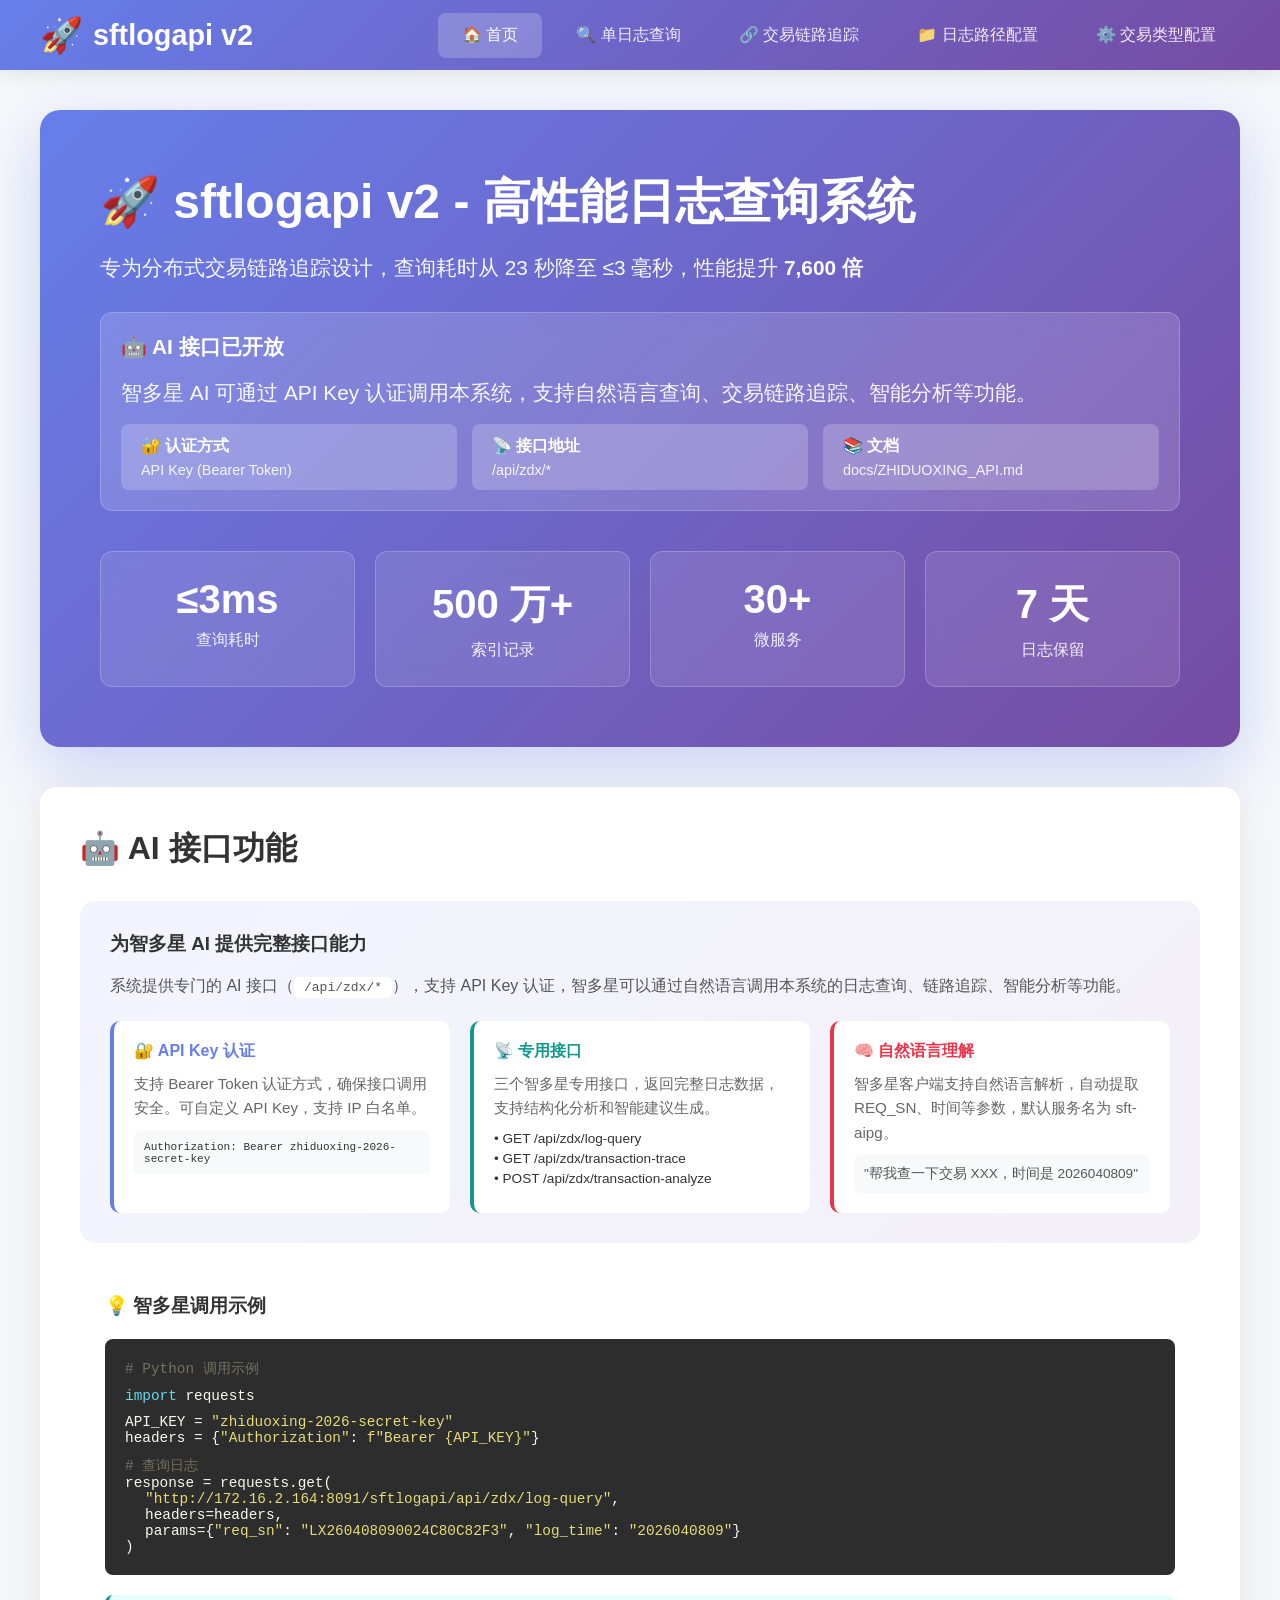
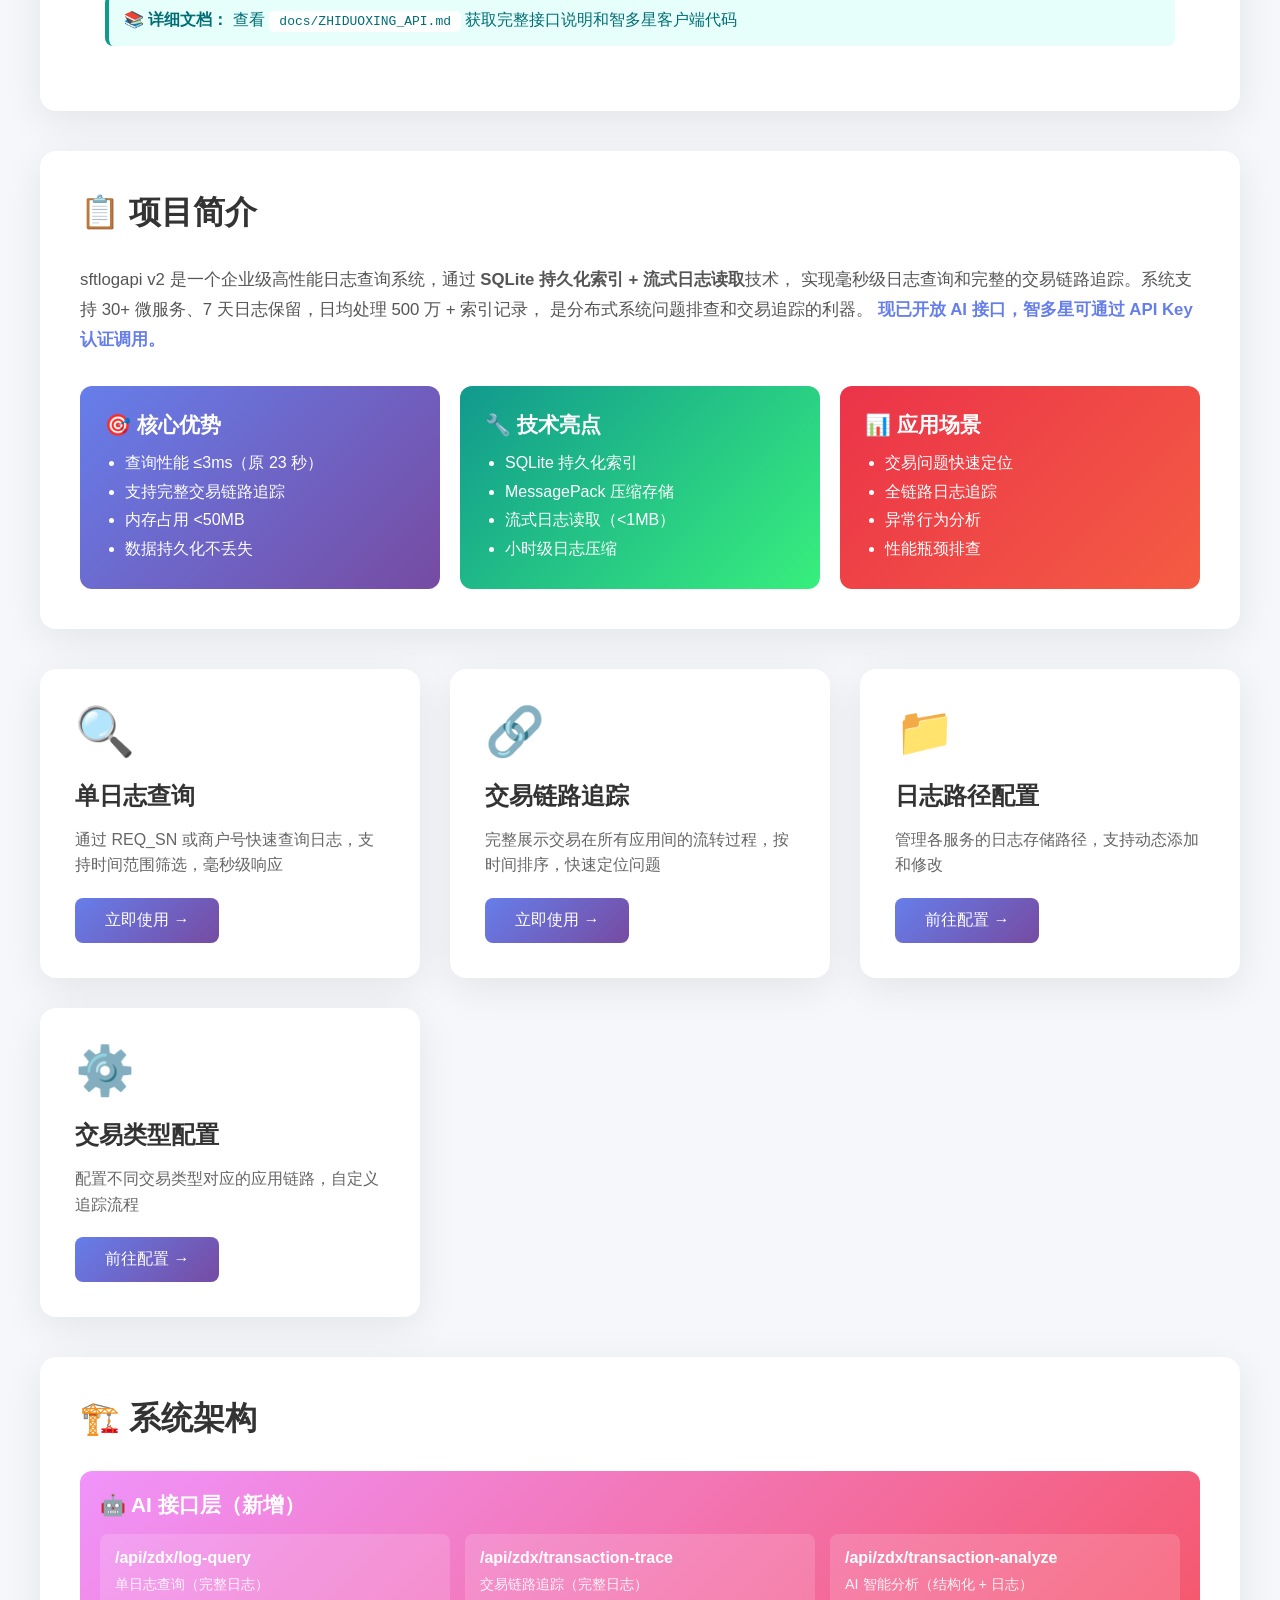
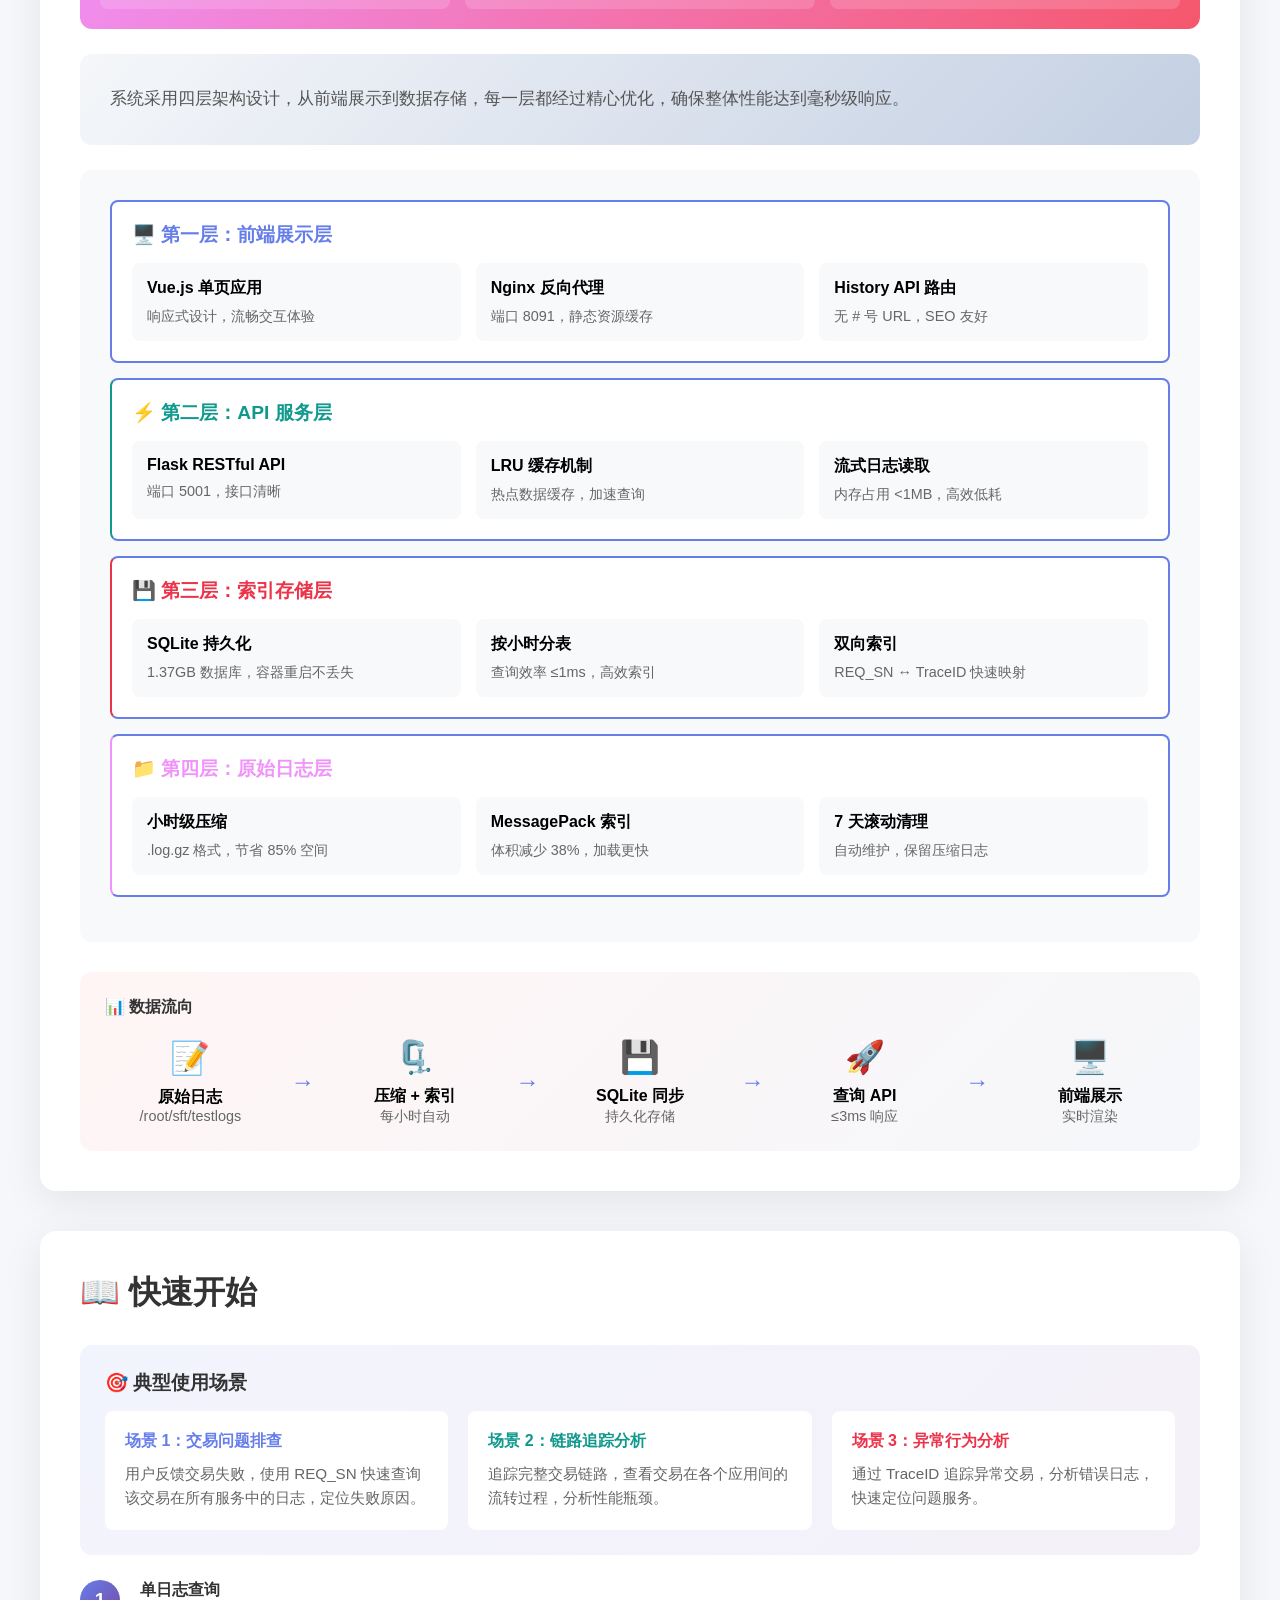
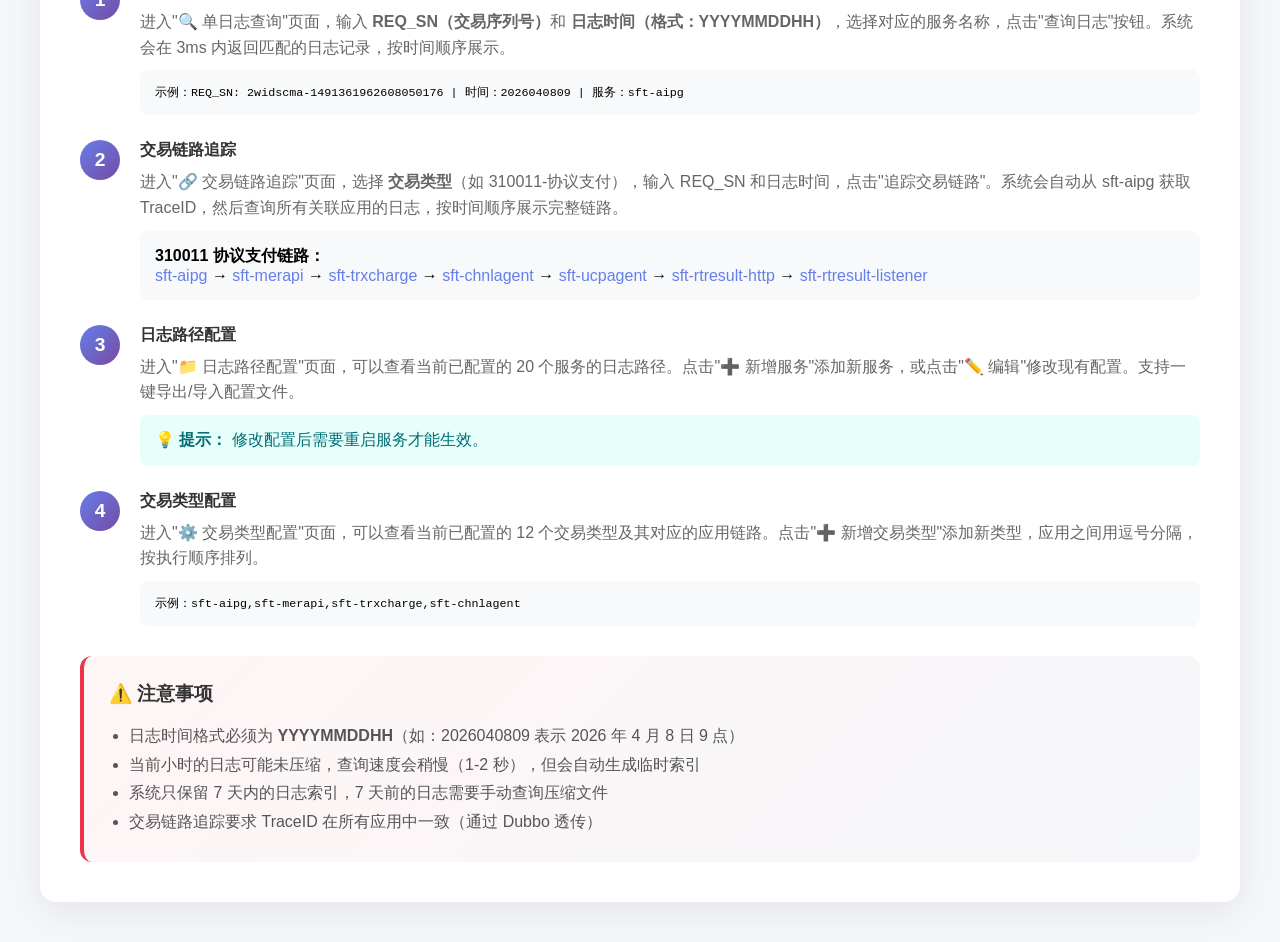
==== commit 03abe9be: "docs: 首页新增 AI 接口功能说明 新增内容: - Hero 区域添加 AI 接口开放提示卡片 - 新增 AI 接口功能章节 - 系统架构图添加 AI 接口层 - Python 调用示例代码  " ====
--- a/frontend/index.html
+++ b/frontend/index.html
@@ -706,6 +706,27 @@
             <div class="hero">
                 <h1>🚀 sftlogapi v2 - 高性能日志查询系统</h1>
                 <p>专为分布式交易链路追踪设计，查询耗时从 23 秒降至 ≤3 毫秒，性能提升 <strong>7,600 倍</strong></p>
+                
+                <div style="background: rgba(255,255,255,0.15); backdrop-filter: blur(10px); padding: 20px; border-radius: 12px; margin-top: 25px; border: 1px solid rgba(255,255,255,0.2);">
+                    <h3 style="margin: 0 0 15px 0; font-size: 1.3em;">🤖 AI 接口已开放</h3>
+                    <p style="margin: 0 0 15px 0; opacity: 0.95; line-height: 1.6;">
+                        智多星 AI 可通过 API Key 认证调用本系统，支持自然语言查询、交易链路追踪、智能分析等功能。
+                    </p>
+                    <div style="display: flex; gap: 15px; flex-wrap: wrap;">
+                        <div style="background: rgba(255,255,255,0.2); padding: 12px 20px; border-radius: 8px; flex: 1; min-width: 200px;">
+                            <div style="font-weight: 600; margin-bottom: 5px;">🔐 认证方式</div>
+                            <div style="font-size: 0.9em; opacity: 0.9;">API Key (Bearer Token)</div>
+                        </div>
+                        <div style="background: rgba(255,255,255,0.2); padding: 12px 20px; border-radius: 8px; flex: 1; min-width: 200px;">
+                            <div style="font-weight: 600; margin-bottom: 5px;">📡 接口地址</div>
+                            <div style="font-size: 0.9em; opacity: 0.9;">/api/zdx/*</div>
+                        </div>
+                        <div style="background: rgba(255,255,255,0.2); padding: 12px 20px; border-radius: 8px; flex: 1; min-width: 200px;">
+                            <div style="font-weight: 600; margin-bottom: 5px;">📚 文档</div>
+                            <div style="font-size: 0.9em; opacity: 0.9;">docs/ZHIDUOXING_API.md</div>
+                        </div>
+                    </div>
+                </div>
                 
                 <div class="hero-stats">
                     <div class="stat-card">
@@ -727,6 +748,91 @@
                 </div>
             </div>
             
+            <!-- AI 接口功能 -->
+            <div class="architecture" style="margin-bottom: 40px;">
+                <h2>🤖 AI 接口功能</h2>
+                
+                <div style="background: linear-gradient(135deg, #667eea15 0%, #764ba215 100%); padding: 30px; border-radius: 15px; margin-bottom: 25px;">
+                    <h3 style="color: #333; margin-bottom: 15px;">为智多星 AI 提供完整接口能力</h3>
+                    <p style="color: #555; line-height: 1.8; margin-bottom: 20px;">
+                        系统提供专门的 AI 接口（<code style="background: white; padding: 3px 10px; border-radius: 5px;">/api/zdx/*</code>），支持 API Key 认证，智多星可以通过自然语言调用本系统的日志查询、链路追踪、智能分析等功能。
+                    </p>
+                    
+                    <div style="display: grid; grid-template-columns: repeat(auto-fit, minmax(280px, 1fr)); gap: 20px;">
+                        <div style="background: white; padding: 20px; border-radius: 10px; border-left: 4px solid #667eea;">
+                            <h4 style="margin: 0 0 10px 0; color: #667eea;">🔐 API Key 认证</h4>
+                            <p style="margin: 0; color: #666; font-size: 0.95em; line-height: 1.6;">
+                                支持 Bearer Token 认证方式，确保接口调用安全。可自定义 API Key，支持 IP 白名单。
+                            </p>
+                            <div style="margin-top: 10px; background: #f8f9fa; padding: 10px; border-radius: 5px; font-family: monospace; font-size: 0.85em; color: #333;">
+                                Authorization: Bearer zhiduoxing-2026-secret-key
+                            </div>
+                        </div>
+                        
+                        <div style="background: white; padding: 20px; border-radius: 10px; border-left: 4px solid #11998e;">
+                            <h4 style="margin: 0 0 10px 0; color: #11998e;">📡 专用接口</h4>
+                            <p style="margin: 0; color: #666; font-size: 0.95em; line-height: 1.6;">
+                                三个智多星专用接口，返回完整日志数据，支持结构化分析和智能建议生成。
+                            </p>
+                            <div style="margin-top: 10px;">
+                                <div style="font-size: 0.85em; color: #333; margin-bottom: 5px;">• GET /api/zdx/log-query</div>
+                                <div style="font-size: 0.85em; color: #333; margin-bottom: 5px;">• GET /api/zdx/transaction-trace</div>
+                                <div style="font-size: 0.85em; color: #333;">• POST /api/zdx/transaction-analyze</div>
+                            </div>
+                        </div>
+                        
+                        <div style="background: white; padding: 20px; border-radius: 10px; border-left: 4px solid #eb3349;">
+                            <h4 style="margin: 0 0 10px 0; color: #eb3349;">🧠 自然语言理解</h4>
+                            <p style="margin: 0; color: #666; font-size: 0.95em; line-height: 1.6;">
+                                智多星客户端支持自然语言解析，自动提取 REQ_SN、时间等参数，默认服务名为 sft-aipg。
+                            </p>
+                            <div style="margin-top: 10px; background: #f8f9fa; padding: 10px; border-radius: 5px; font-size: 0.85em; color: #555;">
+                                "帮我查一下交易 XXX，时间是 2026040809"
+                            </div>
+                        </div>
+                    </div>
+                </div>
+                
+                <!-- 使用示例 -->
+                <div style="background: white; padding: 25px; border-radius: 12px; margin-top: 25px;">
+                    <h3 style="color: #333; margin-bottom: 20px;">💡 智多星调用示例</h3>
+                    
+                    <div style="background: #2d2d2d; color: #f8f8f2; padding: 20px; border-radius: 8px; font-family: 'Courier New', monospace; font-size: 0.9em; overflow-x: auto;">
+                        <div style="color: #75715e; margin-bottom: 10px;"># Python 调用示例</div>
+                        <div><span style="color: #66d9ef">import</span> requests</div>
+                        <div style="margin-top: 10px;">
+                            <span style="color: #f8f8f2">API_KEY = </span><span style="color: #e6db74">"zhiduoxing-2026-secret-key"</span>
+                        </div>
+                        <div>
+                            <span style="color: #f8f8f2">headers = {</span><span style="color: #e6db74">"Authorization"</span><span style="color: #f8f8f2">: </span><span style="color: #e6db74">f"Bearer {API_KEY}"</span><span style="color: #f8f8f2">}</span>
+                        </div>
+                        <div style="margin-top: 10px;">
+                            <span style="color: #75715e"># 查询日志</span>
+                        </div>
+                        <div>
+                            <span style="color: #f8f8f2">response = requests.get(</span>
+                        </div>
+                        <div style="padding-left: 20px;">
+                            <span style="color: #e6db74">"http://172.16.2.164:8091/sftlogapi/api/zdx/log-query"</span><span style="color: #f8f8f2">,</span>
+                        </div>
+                        <div style="padding-left: 20px;">
+                            <span style="color: #f8f8f2">headers=headers,</span>
+                        </div>
+                        <div style="padding-left: 20px;">
+                            <span style="color: #f8f8f2">params={</span><span style="color: #e6db74">"req_sn"</span><span style="color: #f8f8f2">: </span><span style="color: #e6db74">"LX260408090024C80C82F3"</span><span style="color: #f8f8f2">, </span><span style="color: #e6db74">"log_time"</span><span style="color: #f8f8f2">: </span><span style="color: #e6db74">"2026040809"</span><span style="color: #f8f8f2">}</span>
+                        </div>
+                        <div><span style="color: #f8f8f2">)</span></div>
+                    </div>
+                    
+                    <div style="margin-top: 20px; padding: 15px; background: #e6fffb; border-radius: 8px; border-left: 4px solid #11998e;">
+                        <strong style="color: #006d75;">📚 详细文档：</strong>
+                        <span style="color: #006d75;">查看 </span>
+                        <code style="background: white; padding: 3px 10px; border-radius: 5px; color: #006d75;">docs/ZHIDUOXING_API.md</code>
+                        <span style="color: #006d75;"> 获取完整接口说明和智多星客户端代码</span>
+                    </div>
+                </div>
+            </div>
+            
             <!-- 项目简介 -->
             <div class="architecture" style="margin-bottom: 40px;">
                 <h2>📋 项目简介</h2>
@@ -734,6 +840,7 @@
                     sftlogapi v2 是一个企业级高性能日志查询系统，通过 <strong>SQLite 持久化索引 + 流式日志读取</strong>技术，
                     实现毫秒级日志查询和完整的交易链路追踪。系统支持 30+ 微服务、7 天日志保留，日均处理 500 万 + 索引记录，
                     是分布式系统问题排查和交易追踪的利器。
+                    <strong style="color: #667eea;">现已开放 AI 接口，智多星可通过 API Key 认证调用。</strong>
                 </p>
                 
                 <div style="display: grid; grid-template-columns: repeat(auto-fit, minmax(250px, 1fr)); gap: 20px; margin-top: 30px;">
@@ -803,6 +910,25 @@
             <!-- 系统架构 -->
             <div class="architecture">
                 <h2>🏗️ 系统架构</h2>
+                
+                <!-- AI 接口层 -->
+                <div style="background: linear-gradient(135deg, #f093fb 0%, #f5576c 100%); color: white; padding: 20px; border-radius: 12px; margin-bottom: 25px;">
+                    <h3 style="margin: 0 0 15px 0; font-size: 1.3em;">🤖 AI 接口层（新增）</h3>
+                    <div style="display: grid; grid-template-columns: repeat(auto-fit, minmax(200px, 1fr)); gap: 15px;">
+                        <div style="background: rgba(255,255,255,0.15); padding: 15px; border-radius: 8px;">
+                            <div style="font-weight: 600; margin-bottom: 8px;">/api/zdx/log-query</div>
+                            <div style="font-size: 0.9em; opacity: 0.9;">单日志查询（完整日志）</div>
+                        </div>
+                        <div style="background: rgba(255,255,255,0.15); padding: 15px; border-radius: 8px;">
+                            <div style="font-weight: 600; margin-bottom: 8px;">/api/zdx/transaction-trace</div>
+                            <div style="font-size: 0.9em; opacity: 0.9;">交易链路追踪（完整日志）</div>
+                        </div>
+                        <div style="background: rgba(255,255,255,0.15); padding: 15px; border-radius: 8px;">
+                            <div style="font-weight: 600; margin-bottom: 8px;">/api/zdx/transaction-analyze</div>
+                            <div style="font-size: 0.9em; opacity: 0.9;">AI 智能分析（结构化 + 日志）</div>
+                        </div>
+                    </div>
+                </div>
                 
                 <div style="background: linear-gradient(135deg, #f5f7fa 0%, #c3cfe2 100%); padding: 30px; border-radius: 12px; margin-bottom: 25px;">
                     <p style="color: #555; line-height: 1.8; font-size: 1.05em;">
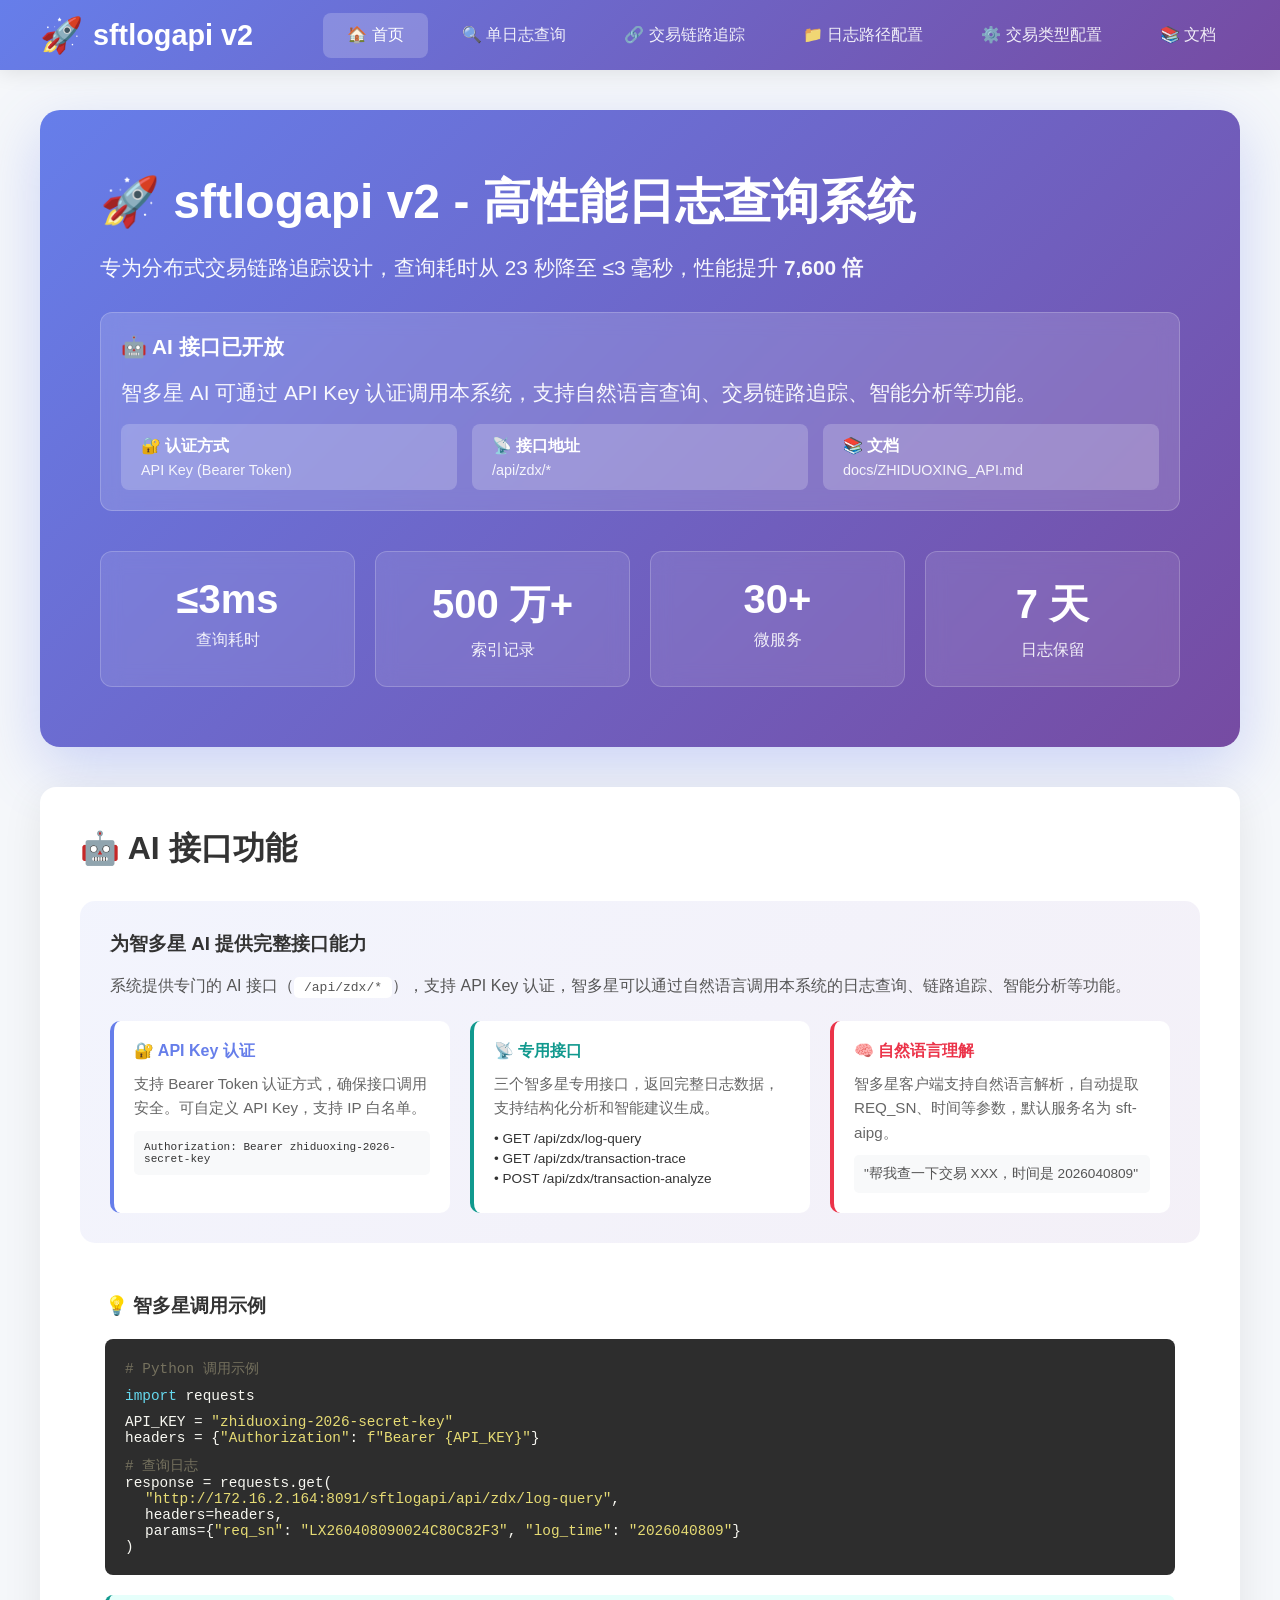
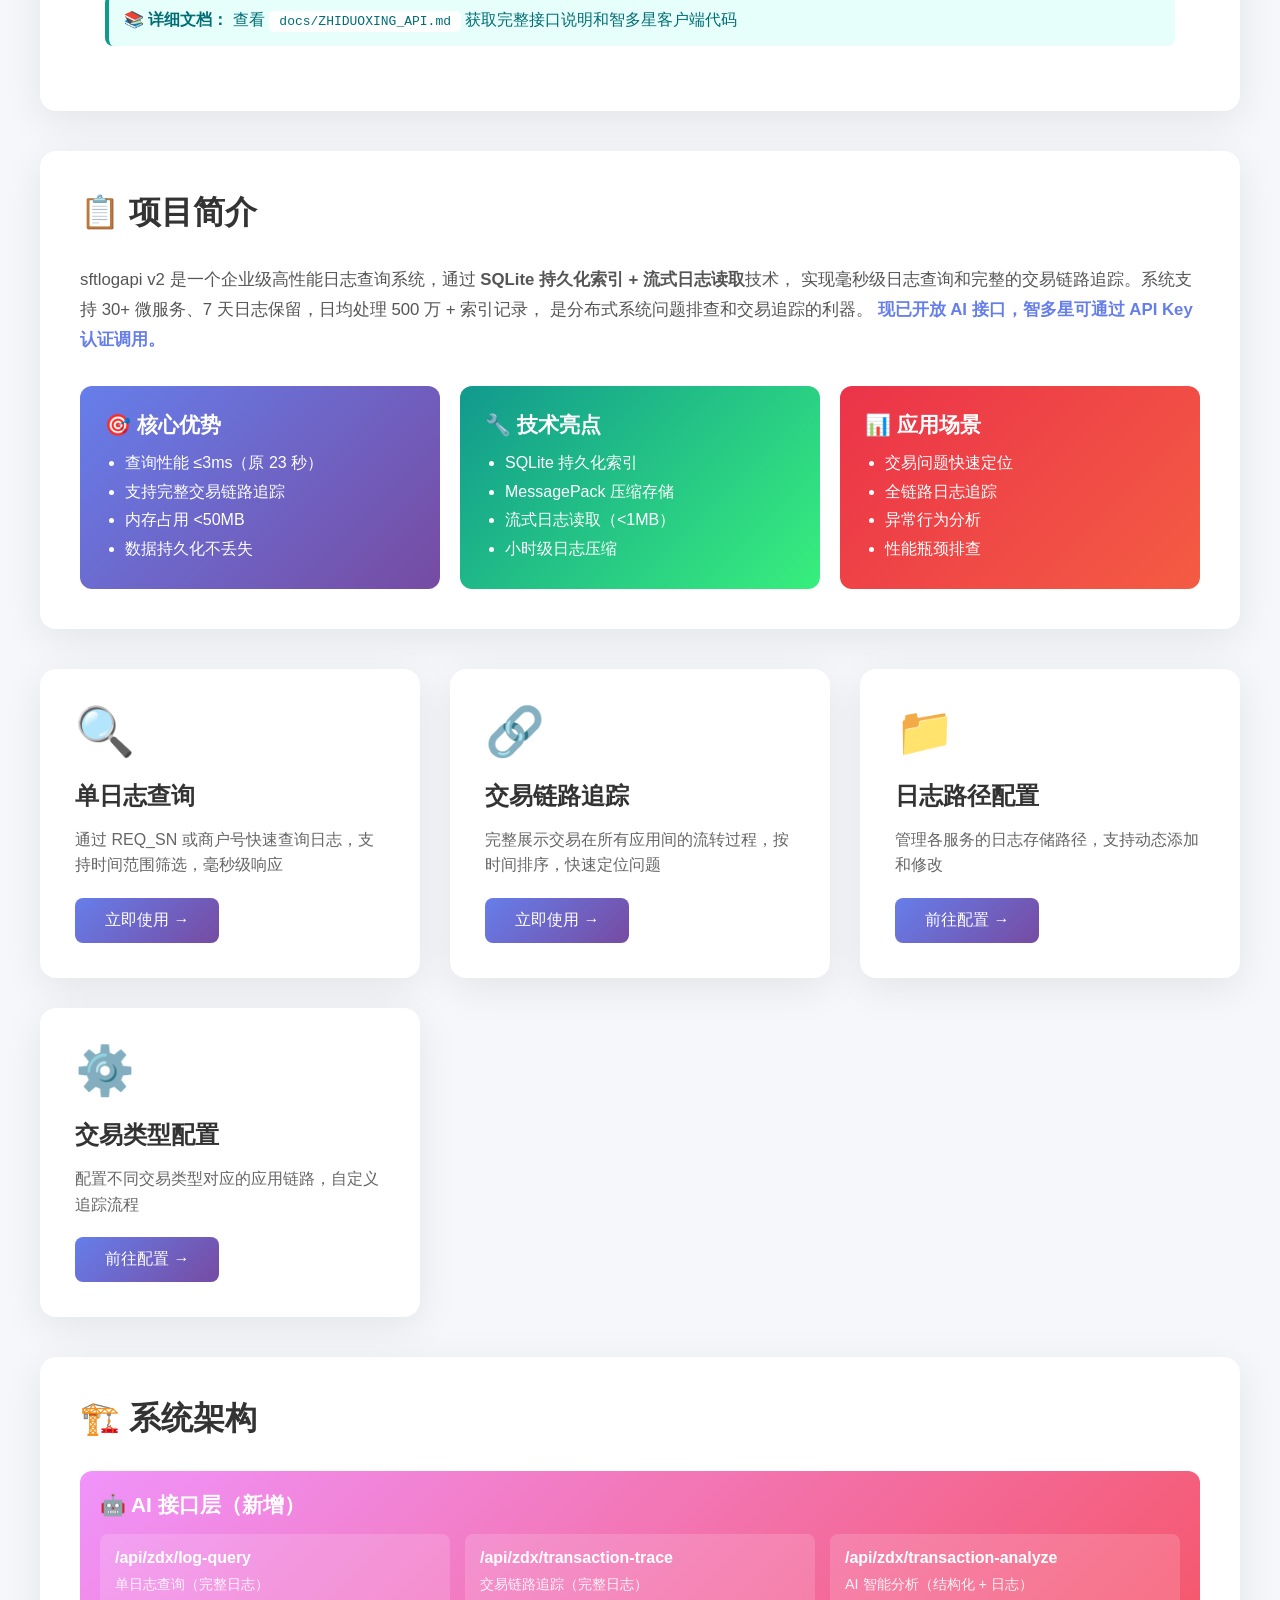
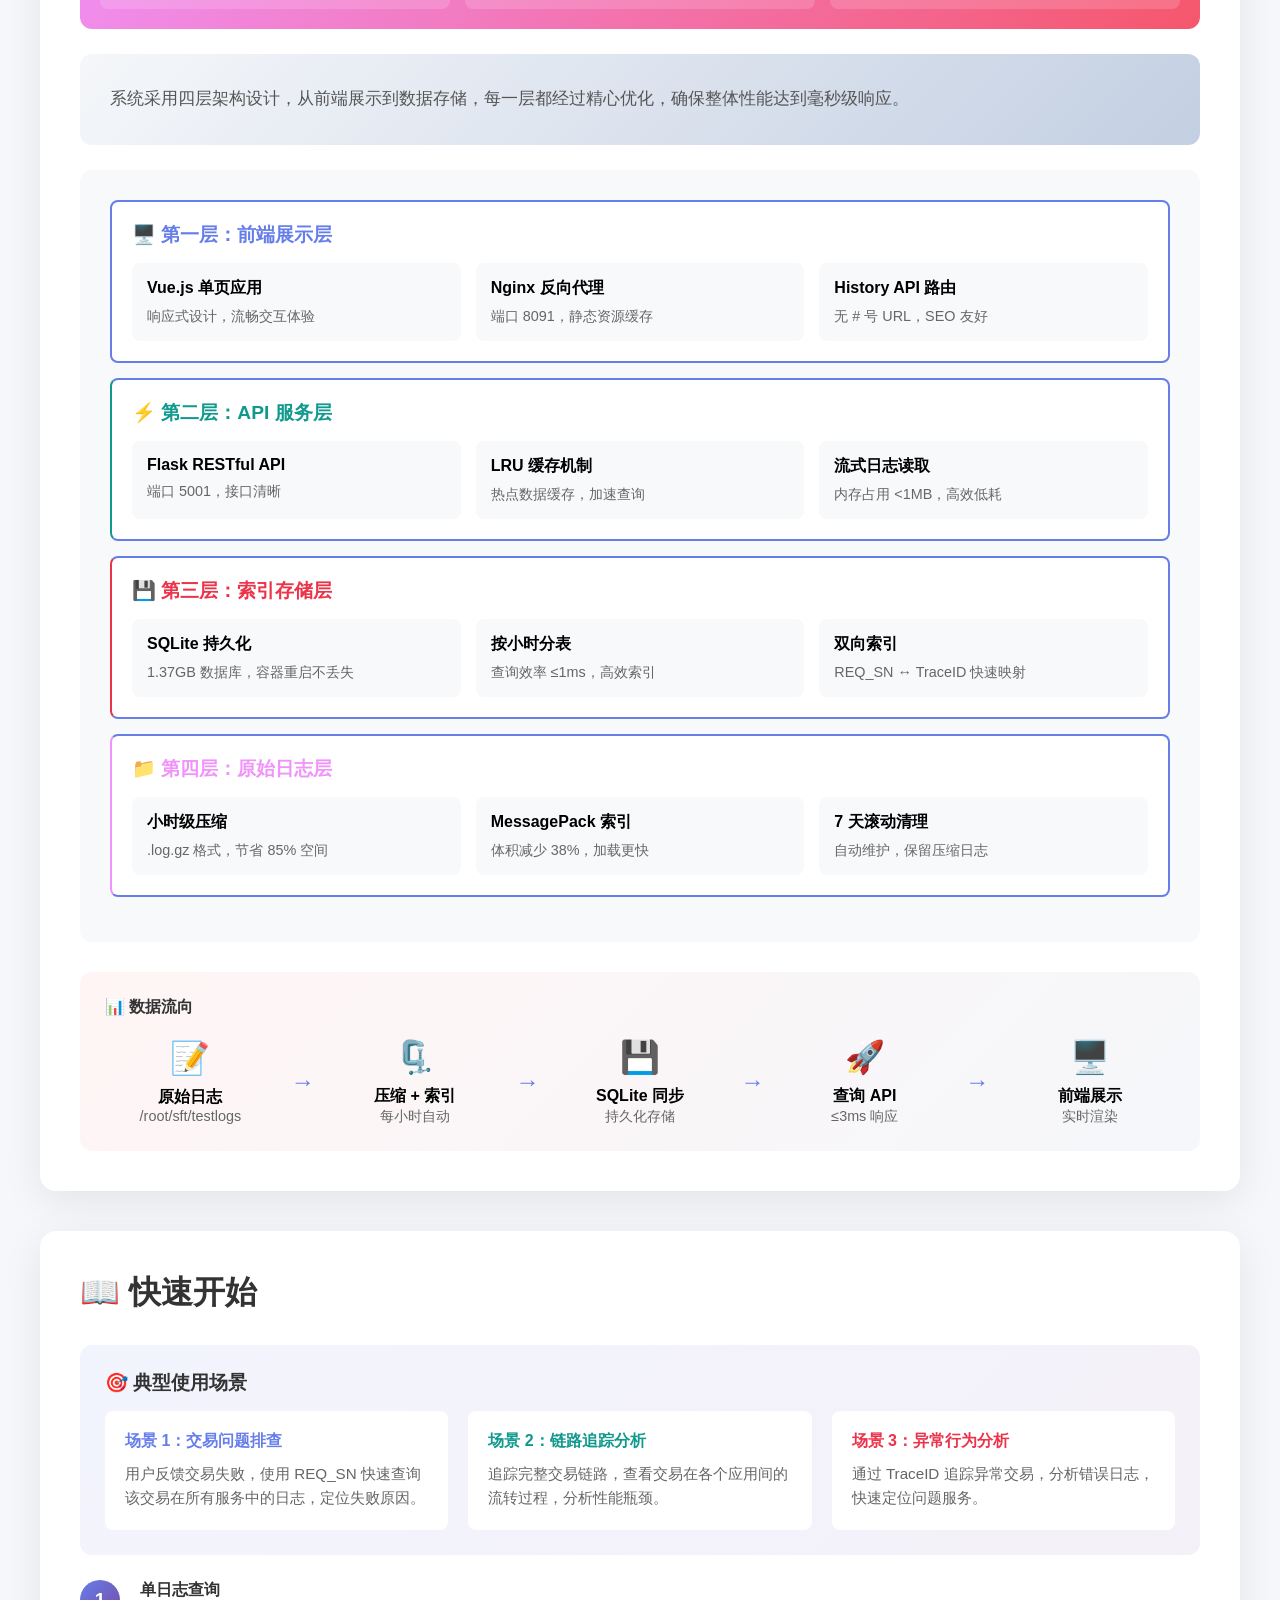
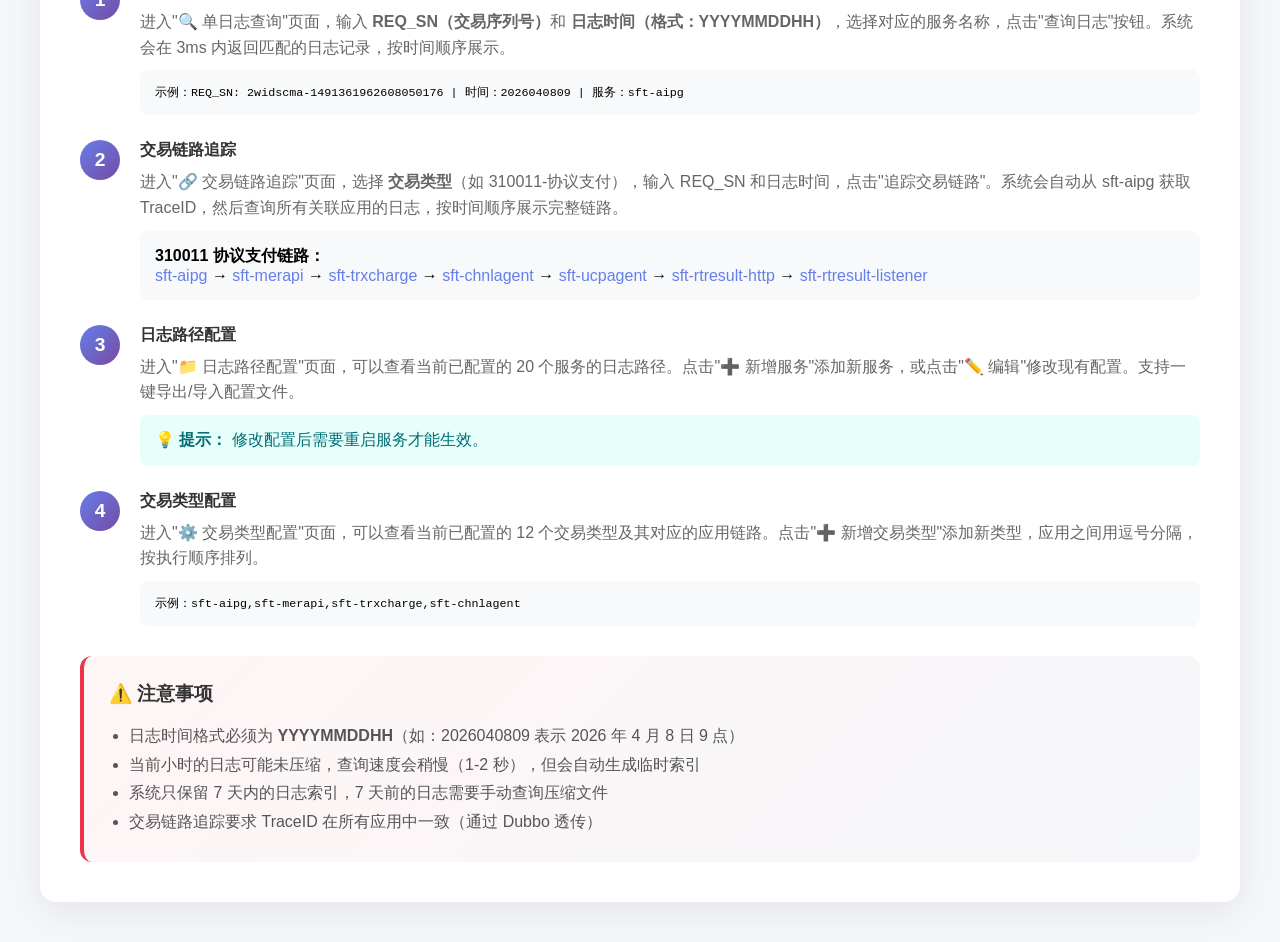
==== commit 2c8bf87d: "feat: 导航栏新增文档页面 - 包含智多星接口文档和部署说明" ====
--- a/frontend/index.html
+++ b/frontend/index.html
@@ -695,6 +695,7 @@
                 <a href="javascript:void(0)" class="nav-item" onclick="showSection('trace', this)">🔗 交易链路追踪</a>
                 <a href="javascript:void(0)" class="nav-item" onclick="showSection('log-config', this)">📁 日志路径配置</a>
                 <a href="javascript:void(0)" class="nav-item" onclick="showSection('type-config', this)">⚙️ 交易类型配置</a>
+                <a href="javascript:void(0)" class="nav-item" onclick="showSection('docs', this)">📚 文档</a>
             </div>
         </div>
     </nav>
@@ -1327,6 +1328,216 @@
             </div>
         </div>
     </div>
+    
+    <!-- 文档页面 -->
+    <section id="docs" class="page-section hidden">
+        <h2>📚 文档中心</h2>
+        
+        <!-- 智多星接口文档 -->
+        <div class="architecture" style="margin-bottom: 40px;">
+            <h3>🤖 智多星 AI 接口文档</h3>
+            
+            <div style="background: linear-gradient(135deg, #667eea15 0%, #764ba215 100%); padding: 25px; border-radius: 12px; margin-bottom: 25px;">
+                <p style="color: #555; line-height: 1.8; margin-bottom: 20px;">
+                    智多星 AI 可通过 API Key 认证调用本系统的日志查询接口，支持自然语言理解、交易链路追踪、智能分析等功能。
+                </p>
+                
+                <div style="display: grid; grid-template-columns: repeat(auto-fit, minmax(250px, 1fr)); gap: 20px;">
+                    <div style="background: white; padding: 20px; border-radius: 10px; border-left: 4px solid #667eea;">
+                        <h4 style="margin: 0 0 10px 0; color: #667eea;">🔐 认证方式</h4>
+                        <p style="margin: 0; color: #666; font-size: 0.95em;">API Key (Bearer Token)</p>
+                        <div style="margin-top: 10px; background: #f8f9fa; padding: 10px; border-radius: 5px; font-family: monospace; font-size: 0.85em;">
+                            Authorization: Bearer zhiduoxing-2026-secret-key
+                        </div>
+                    </div>
+                    
+                    <div style="background: white; padding: 20px; border-radius: 10px; border-left: 4px solid #11998e;">
+                        <h4 style="margin: 0 0 10px 0; color: #11998e;">📡 接口地址</h4>
+                        <p style="margin: 0; color: #666; font-size: 0.95em;">http://172.16.2.164:8091/sftlogapi/api/zdx/*</p>
+                        <div style="margin-top: 10px; font-size: 0.85em; color: #333;">
+                            <div>• GET /api/zdx/log-query</div>
+                            <div>• GET /api/zdx/transaction-trace</div>
+                            <div>• POST /api/zdx/transaction-analyze</div>
+                        </div>
+                    </div>
+                    
+                    <div style="background: white; padding: 20px; border-radius: 10px; border-left: 4px solid #eb3349;">
+                        <h4 style="margin: 0 0 10px 0; color: #eb3349;">📚 详细文档</h4>
+                        <p style="margin: 0; color: #666; font-size: 0.95em;">GitHub 仓库文档</p>
+                        <div style="margin-top: 10px;">
+                            <a href="https://github.com/xiegm900209/sftlogapi2/blob/main/docs/ZHIDUOXING_API.md" target="_blank" style="color: #667eea; text-decoration: none; font-weight: 500;">
+                                docs/ZHIDUOXING_API.md →
+                            </a>
+                        </div>
+                    </div>
+                </div>
+            </div>
+            
+            <!-- Python 调用示例 -->
+            <div style="background: white; padding: 25px; border-radius: 12px;">
+                <h4 style="margin: 0 0 20px 0; color: #333;">💡 Python 调用示例</h4>
+                
+                <div style="background: #2d2d2d; color: #f8f8f2; padding: 20px; border-radius: 8px; font-family: 'Courier New', monospace; font-size: 0.9em; overflow-x: auto;">
+                    <div style="color: #75715e; margin-bottom: 10px;"># 智多星客户端调用示例</div>
+                    <div><span style="color: #66d9ef">import</span> requests</div>
+                    <div style="margin-top: 10px;">
+                        <span style="color: #f8f8f2">API_KEY = </span><span style="color: #e6db74">"zhiduoxing-2026-secret-key"</span>
+                    </div>
+                    <div>
+                        <span style="color: #f8f8f2">headers = {</span><span style="color: #e6db74">"Authorization"</span><span style="color: #f8f8f2">: </span><span style="color: #e6db74">f"Bearer {API_KEY}"</span><span style="color: #f8f8f2">}</span>
+                    </div>
+                    <div style="margin-top: 10px;">
+                        <span style="color: #f8f8f2">response = requests.get(</span>
+                    </div>
+                    <div style="padding-left: 20px;">
+                        <span style="color: #e6db74">"http://172.16.2.164:8091/sftlogapi/api/zdx/log-query"</span><span style="color: #f8f8f2">,</span>
+                    </div>
+                    <div style="padding-left: 20px;">
+                        <span style="color: #f8f8f2">headers=headers,</span>
+                    </div>
+                    <div style="padding-left: 20px;">
+                        <span style="color: #f8f8f2">params={</span><span style="color: #e6db74">"req_sn"</span><span style="color: #f8f8f2">: </span><span style="color: #e6db74">"LX260408090024C80C82F3"</span><span style="color: #f8f8f2">, </span><span style="color: #e6db74">"log_time"</span><span style="color: #f8f8f2">: </span><span style="color: #e6db74">"2026040809"</span><span style="color: #f8f8f2">}</span>
+                    </div>
+                    <div><span style="color: #f8f8f2">)</span></div>
+                    <div style="margin-top: 10px; color: #75715e;"># 获取结果</div>
+                    <div><span style="color: #f8f8f2">result = response.json()</span></div>
+                </div>
+                
+                <div style="margin-top: 20px; padding: 15px; background: #e6fffb; border-radius: 8px; border-left: 4px solid #11998e;">
+                    <strong style="color: #006d75;">📖 更多示例：</strong>
+                    <span style="color: #006d75;">查看 </span>
+                    <a href="https://github.com/xiegm900209/sftlogapi2/blob/main/examples/zhiduoxing_simple.py" target="_blank" style="color: #11998e; text-decoration: none; font-weight: 500;">examples/zhiduoxing_simple.py</a>
+                    <span style="color: #006d75;"> 完整客户端代码</span>
+                </div>
+            </div>
+        </div>
+        
+        <!-- 部署说明 -->
+        <div class="architecture">
+            <h3>🚀 部署说明</h3>
+            
+            <div style="background: linear-gradient(135deg, #11998e15 0%, #38ef7d15 100%); padding: 25px; border-radius: 12px; margin-bottom: 25px;">
+                <h4 style="margin: 0 0 20px 0; color: #333;">环境要求</h4>
+                
+                <div style="display: grid; grid-template-columns: repeat(auto-fit, minmax(200px, 1fr)); gap: 15px;">
+                    <div style="background: white; padding: 15px; border-radius: 8px;">
+                        <div style="font-weight: 600; color: #11998e; margin-bottom: 5px;">Docker</div>
+                        <div style="color: #666; font-size: 0.95em;">20.10+</div>
+                    </div>
+                    <div style="background: white; padding: 15px; border-radius: 8px;">
+                        <div style="font-weight: 600; color: #11998e; margin-bottom: 5px;">Docker Compose</div>
+                        <div style="color: #666; font-size: 0.95em;">1.29+</div>
+                    </div>
+                    <div style="background: white; padding: 15px; border-radius: 8px;">
+                        <div style="font-weight: 600; color: #11998e; margin-bottom: 5px;">Python</div>
+                        <div style="color: #666; font-size: 0.95em;">3.9+</div>
+                    </div>
+                    <div style="background: white; padding: 15px; border-radius: 8px;">
+                        <div style="font-weight: 600; color: #11998e; margin-bottom: 5px;">磁盘空间</div>
+                        <div style="color: #666; font-size: 0.95em;">≥200GB</div>
+                    </div>
+                </div>
+            </div>
+            
+            <!-- 快速部署 -->
+            <div style="background: white; padding: 25px; border-radius: 12px; margin-bottom: 25px;">
+                <h4 style="margin: 0 0 20px 0; color: #333;">快速部署</h4>
+                
+                <div style="background: #2d2d2d; color: #f8f8f2; padding: 20px; border-radius: 8px; font-family: 'Courier New', monospace; font-size: 0.9em; overflow-x: auto;">
+                    <div style="color: #75715e; margin-bottom: 10px;"># 1. 克隆项目</div>
+                    <div><span style="color: #f8f8f2">git clone git@github.com:xiegm900209/sftlogapi2.git</span></div>
+                    <div><span style="color: #f8f8f2">cd sftlogapi2</span></div>
+                    <div style="margin-top: 15px; color: #75715e;"># 2. 创建数据目录</div>
+                    <div><span style="color: #f8f8f2">mkdir -p /root/sft-data/index</span></div>
+                    <div style="margin-top: 15px; color: #75715e;"># 3. 构建镜像</div>
+                    <div><span style="color: #f8f8f2">docker build -t sftlogapi:v2 .</span></div>
+                    <div style="margin-top: 15px; color: #75715e;"># 4. 启动容器</div>
+                    <div><span style="color: #f8f8f2">docker-compose -f docker-compose.prod.yml up -d</span></div>
+                    <div style="margin-top: 15px; color: #75715e;"># 5. 访问系统</div>
+                    <div><span style="color: #f8f8f2">http://&lt;your-ip&gt;:8091/sftlogapi/</span></div>
+                </div>
+            </div>
+            
+            <!-- 配置说明 -->
+            <div style="background: white; padding: 25px; border-radius: 12px; margin-bottom: 25px;">
+                <h4 style="margin: 0 0 20px 0; color: #333;">配置说明</h4>
+                
+                <div style="overflow-x: auto;">
+                    <table class="config-table">
+                        <thead>
+                            <tr>
+                                <th>配置项</th>
+                                <th>默认值</th>
+                                <th>说明</th>
+                            </tr>
+                        </thead>
+                        <tbody>
+                            <tr>
+                                <td><code>DB_PATH</code></td>
+                                <td><code>/data/index/logs_trace.db</code></td>
+                                <td>SQLite 数据库路径</td>
+                            </tr>
+                            <tr>
+                                <td><code>LOG_BASE_DIR</code></td>
+                                <td><code>/data/logs</code></td>
+                                <td>日志文件根目录</td>
+                            </tr>
+                            <tr>
+                                <td><code>API_KEY</code></td>
+                                <td><code>zhiduoxing-2026-secret-key</code></td>
+                                <td>API Key 认证密钥</td>
+                            </tr>
+                            <tr>
+                                <td><code>ENABLE_AUTH</code></td>
+                                <td><code>false</code></td>
+                                <td>是否启用 API 认证</td>
+                            </tr>
+                        </tbody>
+                    </table>
+                </div>
+            </div>
+            
+            <!-- 定时任务 -->
+            <div style="background: white; padding: 25px; border-radius: 12px;">
+                <h4 style="margin: 0 0 20px 0; color: #333;">定时任务配置</h4>
+                
+                <div style="background: #f8f9fa; padding: 20px; border-radius: 8px; margin-bottom: 15px;">
+                    <h5 style="margin: 0 0 10px 0; color: #333;">🕐 每小时压缩 + 索引生成</h5>
+                    <div style="background: #2d2d2d; color: #f8f8f2; padding: 15px; border-radius: 5px; font-family: 'Courier New', monospace; font-size: 0.85em; overflow-x: auto;">
+                        <div>0 * * * * cd /root/sft/sftlogapi-v2 && \</div>
+                        <div style="padding-left: 20px;">python3 scripts/compress_and_index.py \</div>
+                        <div style="padding-left: 20px;">--hour $(date -d '1 hour ago' +\%Y\%m\%d\%H) \</div>
+                        <div style="padding-left: 20px;">--all-services --sync-sqlite</div>
+                    </div>
+                </div>
+                
+                <div style="background: #f8f9fa; padding: 20px; border-radius: 8px;">
+                    <h5 style="margin: 0 0 10px 0; color: #333;">🗑️ 每天清理 7 天前数据</h5>
+                    <div style="background: #2d2d2d; color: #f8f8f2; padding: 15px; border-radius: 5px; font-family: 'Courier New', monospace; font-size: 0.85em; overflow-x: auto;">
+                        <div>0 3 * * * cd /root/sft/sftlogapi-v2 && \</div>
+                        <div style="padding-left: 20px;">python3 scripts/sync_index_to_sqlite.py \</div>
+                        <div style="padding-left: 20px;">--cleanup --retention-days 7</div>
+                    </div>
+                </div>
+            </div>
+            
+            <!-- 更多文档链接 -->
+            <div style="margin-top: 30px; padding: 20px; background: linear-gradient(135deg, #667eea15 0%, #764ba215 100%); border-radius: 12px; text-align: center;">
+                <h4 style="margin: 0 0 15px 0; color: #333;">📖 更多文档</h4>
+                <div style="display: flex; gap: 15px; justify-content: center; flex-wrap: wrap;">
+                    <a href="https://github.com/xiegm900209/sftlogapi2" target="_blank" style="background: white; padding: 12px 25px; border-radius: 8px; text-decoration: none; color: #667eea; font-weight: 500; box-shadow: 0 2px 8px rgba(0,0,0,0.1);">
+                        📂 GitHub 仓库
+                    </a>
+                    <a href="https://github.com/xiegm900209/sftlogapi2/blob/main/README.md" target="_blank" style="background: white; padding: 12px 25px; border-radius: 8px; text-decoration: none; color: #11998e; font-weight: 500; box-shadow: 0 2px 8px rgba(0,0,0,0.1);">
+                        📋 README.md
+                    </a>
+                    <a href="https://github.com/xiegm900209/sftlogapi2/blob/main/docs/AI_API_GUIDE.md" target="_blank" style="background: white; padding: 12px 25px; border-radius: 8px; text-decoration: none; color: #eb3349; font-weight: 500; box-shadow: 0 2px 8px rgba(0,0,0,0.1);">
+                        🤖 AI 接口指南
+                    </a>
+                </div>
+            </div>
+        </div>
+    </section>
     
     <script>
         const API_BASE = '/sftlogapi/api';
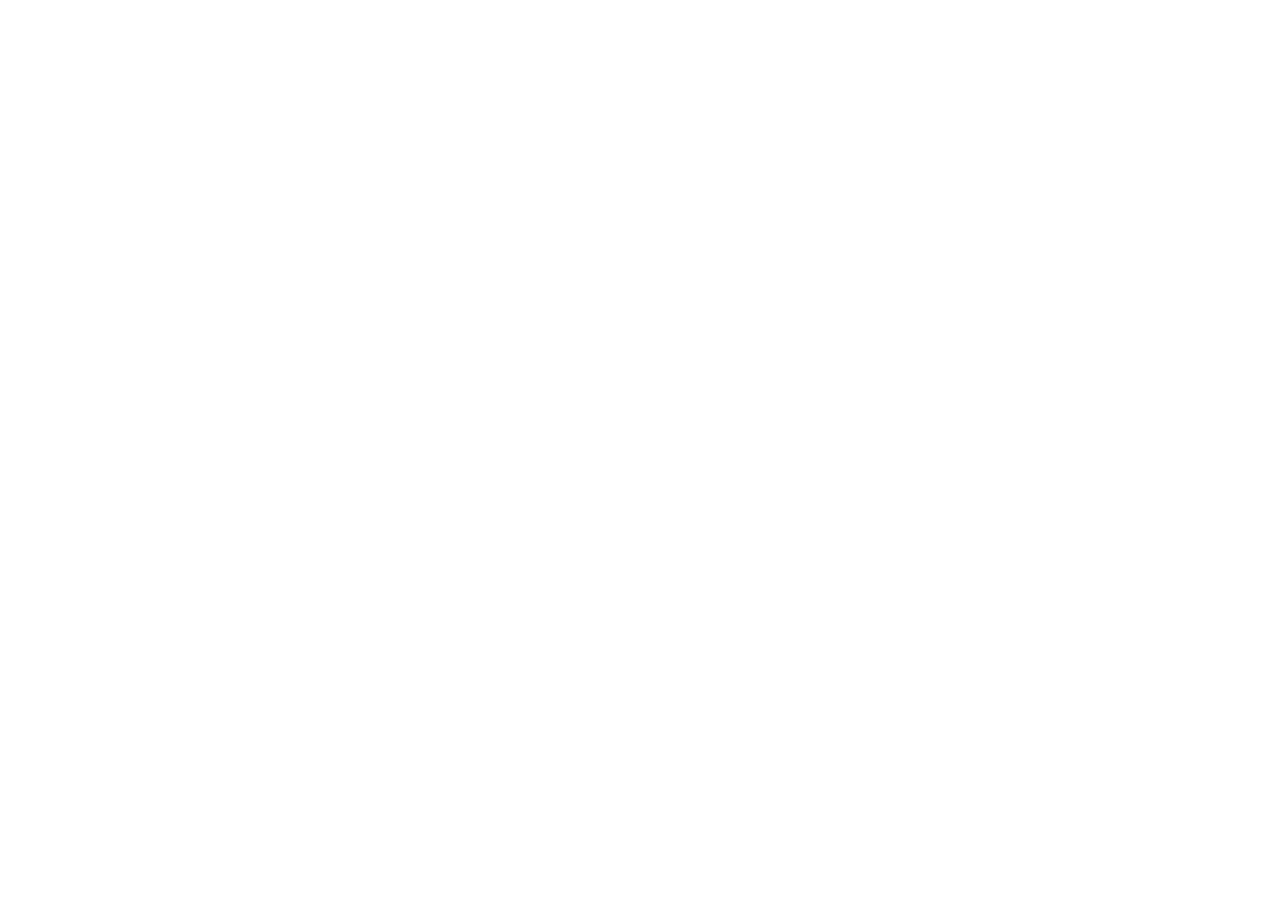
==== commit dbd4434d: "feat: 配置 API 与前端重构 - 新增配置管理接口、SQLite 迁移指南、自动同步脚本及前端静态资源优化" ====
--- a/frontend/index.html
+++ b/frontend/index.html
@@ -1,2464 +1,19 @@
 <!DOCTYPE html>
 <html lang="zh-CN">
-<head>
-    <meta charset="UTF-8">
-    <meta name="viewport" content="width=device-width, initial-scale=1.0">
-    <meta http-equiv="Cache-Control" content="no-cache, no-store, must-revalidate">
-    <meta http-equiv="Pragma" content="no-cache">
-    <meta http-equiv="Expires" content="0">
+  <head>
+    <meta charset="UTF-8" />
+    <link rel="icon" type="image/svg+xml" href="/vite.svg" />
+    <meta name="viewport" content="width=device-width, initial-scale=1.0" />
+    <meta http-equiv="Cache-Control" content="no-cache, no-store, must-revalidate" />
+    <meta http-equiv="Pragma" content="no-cache" />
+    <meta http-equiv="Expires" content="0" />
     <title>sftlogapi v2 - 高性能日志查询系统</title>
-    <style>
-        * {
-            margin: 0;
-            padding: 0;
-            box-sizing: border-box;
-        }
-        
-        body {
-            font-family: -apple-system, BlinkMacSystemFont, 'Segoe UI', Roboto, 'Helvetica Neue', Arial, sans-serif;
-            background: #f5f7fa;
-            min-height: 100vh;
-        }
-        
-        /* 导航栏 */
-        .navbar {
-            background: linear-gradient(135deg, #667eea 0%, #764ba2 100%);
-            padding: 0 40px;
-            box-shadow: 0 2px 20px rgba(0,0,0,0.1);
-            position: sticky;
-            top: 0;
-            z-index: 1000;
-        }
-        
-        .nav-container {
-            max-width: 1400px;
-            margin: 0 auto;
-            display: flex;
-            justify-content: space-between;
-            align-items: center;
-            height: 70px;
-        }
-        
-        .logo {
-            color: white;
-            font-size: 1.8em;
-            font-weight: bold;
-            display: flex;
-            align-items: center;
-            gap: 10px;
-        }
-        
-        .logo-icon {
-            font-size: 1.2em;
-        }
-        
-        .nav-links {
-            display: flex;
-            gap: 10px;
-        }
-        
-        .nav-item {
-            color: rgba(255,255,255,0.9);
-            padding: 12px 24px;
-            border-radius: 8px;
-            cursor: pointer;
-            transition: all 0.3s;
-            text-decoration: none;
-            font-weight: 500;
-        }
-        
-        .nav-item:hover {
-            background: rgba(255,255,255,0.1);
-            color: white;
-        }
-        
-        .nav-item.active {
-            background: rgba(255,255,255,0.2);
-            color: white;
-        }
-        
-        /* 主容器 */
-        .main-container {
-            max-width: 1400px;
-            margin: 0 auto;
-            padding: 40px;
-        }
-        
-        /* 首页内容 */
-        .home-section {
-            display: block;
-        }
-        
-        .hidden {
-            display: none !important;
-        }
-        
-        .modal-overlay.show {
-            display: flex !important;
-        }
-        
-        /* Hero 区域 */
-        .hero {
-            background: linear-gradient(135deg, #667eea 0%, #764ba2 100%);
-            border-radius: 20px;
-            padding: 60px;
-            color: white;
-            margin-bottom: 40px;
-            box-shadow: 0 20px 60px rgba(102, 126, 234, 0.3);
-        }
-        
-        .hero h1 {
-            font-size: 3em;
-            margin-bottom: 20px;
-        }
-        
-        .hero p {
-            font-size: 1.3em;
-            opacity: 0.95;
-            margin-bottom: 30px;
-        }
-        
-        .hero-stats {
-            display: grid;
-            grid-template-columns: repeat(auto-fit, minmax(200px, 1fr));
-            gap: 20px;
-            margin-top: 40px;
-        }
-        
-        .stat-card {
-            background: rgba(255,255,255,0.1);
-            backdrop-filter: blur(10px);
-            border-radius: 12px;
-            padding: 25px;
-            text-align: center;
-            border: 1px solid rgba(255,255,255,0.2);
-        }
-        
-        .stat-card .value {
-            font-size: 2.5em;
-            font-weight: bold;
-            margin-bottom: 8px;
-        }
-        
-        .stat-card .label {
-            font-size: 1em;
-            opacity: 0.9;
-        }
-        
-        /* 功能模块 */
-        .features {
-            display: grid;
-            grid-template-columns: repeat(auto-fit, minmax(300px, 1fr));
-            gap: 30px;
-            margin-bottom: 40px;
-        }
-        
-        .feature-card {
-            background: white;
-            border-radius: 16px;
-            padding: 35px;
-            box-shadow: 0 10px 40px rgba(0,0,0,0.08);
-            transition: transform 0.3s, box-shadow 0.3s;
-            cursor: pointer;
-        }
-        
-        .feature-card:hover {
-            transform: translateY(-5px);
-            box-shadow: 0 20px 60px rgba(0,0,0,0.12);
-        }
-        
-        .feature-icon {
-            font-size: 3em;
-            margin-bottom: 20px;
-        }
-        
-        .feature-card h3 {
-            color: #333;
-            font-size: 1.5em;
-            margin-bottom: 15px;
-        }
-        
-        .feature-card p {
-            color: #666;
-            line-height: 1.6;
-            margin-bottom: 20px;
-        }
-        
-        .feature-card .btn {
-            display: inline-block;
-            background: linear-gradient(135deg, #667eea 0%, #764ba2 100%);
-            color: white;
-            padding: 12px 30px;
-            border-radius: 8px;
-            text-decoration: none;
-            font-weight: 500;
-            transition: transform 0.2s;
-        }
-        
-        .feature-card .btn:hover {
-            transform: translateY(-2px);
-        }
-        
-        /* 架构说明 */
-        .architecture {
-            background: white;
-            border-radius: 16px;
-            padding: 40px;
-            margin-bottom: 40px;
-            box-shadow: 0 10px 40px rgba(0,0,0,0.08);
-        }
-        
-        .architecture h2 {
-            color: #333;
-            margin-bottom: 30px;
-            font-size: 2em;
-        }
-        
-        .arch-diagram {
-            background: #f8f9fa;
-            border-radius: 12px;
-            padding: 30px;
-            margin-top: 20px;
-        }
-        
-        .arch-layer {
-            background: white;
-            border: 2px solid #667eea;
-            border-radius: 8px;
-            padding: 20px;
-            margin-bottom: 15px;
-        }
-        
-        .arch-layer h4 {
-            color: #667eea;
-            margin-bottom: 10px;
-        }
-        
-        .arch-layer ul {
-            list-style: none;
-            color: #555;
-            line-height: 1.8;
-        }
-        
-        .arch-layer ul li:before {
-            content: "→ ";
-            color: #667eea;
-        }
-        
-        /* 使用方法 */
-        .usage {
-            background: white;
-            border-radius: 16px;
-            padding: 40px;
-            box-shadow: 0 10px 40px rgba(0,0,0,0.08);
-        }
-        
-        .usage h2 {
-            color: #333;
-            margin-bottom: 30px;
-            font-size: 2em;
-        }
-        
-        .step {
-            display: flex;
-            gap: 20px;
-            margin-bottom: 25px;
-            align-items: flex-start;
-        }
-        
-        .step-number {
-            background: linear-gradient(135deg, #667eea 0%, #764ba2 100%);
-            color: white;
-            width: 40px;
-            height: 40px;
-            border-radius: 50%;
-            display: flex;
-            align-items: center;
-            justify-content: center;
-            font-weight: bold;
-            font-size: 1.2em;
-            flex-shrink: 0;
-        }
-        
-        .step-content h4 {
-            color: #333;
-            margin-bottom: 8px;
-        }
-        
-        .step-content p {
-            color: #666;
-            line-height: 1.6;
-        }
-        
-        /* 功能页面通用样式 */
-        .page-section {
-            background: white;
-            border-radius: 16px;
-            padding: 40px;
-            box-shadow: 0 10px 40px rgba(0,0,0,0.08);
-        }
-        
-        .page-section h2 {
-            color: #333;
-            margin-bottom: 30px;
-            font-size: 2em;
-        }
-        
-        .form-group {
-            margin-bottom: 25px;
-        }
-        
-        .form-group label {
-            display: block;
-            margin-bottom: 10px;
-            color: #555;
-            font-weight: 600;
-            font-size: 1.1em;
-        }
-        
-        .form-group input,
-        .form-group select,
-        .form-group textarea {
-            width: 100%;
-            padding: 14px;
-            border: 2px solid #e0e0e0;
-            border-radius: 10px;
-            font-size: 16px;
-            transition: border-color 0.3s;
-            font-family: inherit;
-        }
-        
-        .form-group input:focus,
-        .form-group select:focus,
-        .form-group textarea:focus {
-            outline: none;
-            border-color: #667eea;
-        }
-        
-        .form-group textarea {
-            resize: vertical;
-            min-height: 150px;
-        }
-        
-        .btn-primary {
-            background: linear-gradient(135deg, #667eea 0%, #764ba2 100%);
-            color: white;
-            border: none;
-            padding: 16px 50px;
-            border-radius: 10px;
-            font-size: 18px;
-            cursor: pointer;
-            transition: transform 0.2s, box-shadow 0.2s;
-            font-weight: 600;
-        }
-        
-        .btn-primary:hover {
-            transform: translateY(-3px);
-            box-shadow: 0 10px 30px rgba(102, 126, 234, 0.4);
-        }
-        
-        .btn-primary:active {
-            transform: translateY(0);
-        }
-        
-        .result-box {
-            background: #f8f9fa;
-            border-radius: 12px;
-            padding: 25px;
-            margin-top: 30px;
-            max-height: 600px;
-            overflow-y: auto;
-        }
-        
-        .result-box pre {
-            white-space: pre-wrap;
-            word-wrap: break-word;
-            font-size: 14px;
-            color: #333;
-            font-family: 'Courier New', monospace;
-        }
-        
-        .log-entry {
-            background: white;
-            border-left: 4px solid #667eea;
-            padding: 18px;
-            margin-bottom: 15px;
-            border-radius: 6px;
-            box-shadow: 0 2px 8px rgba(0,0,0,0.05);
-        }
-        
-        .log-entry .timestamp {
-            color: #666;
-            font-size: 0.95em;
-            margin-bottom: 8px;
-            display: flex;
-            align-items: center;
-            gap: 10px;
-        }
-        
-        .log-entry .level {
-            display: inline-block;
-            padding: 3px 10px;
-            border-radius: 5px;
-            font-size: 0.85em;
-            font-weight: 600;
-        }
-        
-        .log-entry .level.INFO {
-            background: #e3fcef;
-            color: #00a854;
-        }
-        
-        .log-entry .level.DEBUG {
-            background: #e6f7ff;
-            color: #1890ff;
-        }
-        
-        .log-entry .level.ERROR {
-            background: #fff1f0;
-            color: #f5222d;
-        }
-        
-        .log-entry .level.WARN {
-            background: #fff7e6;
-            color: #fa8c16;
-        }
-        
-        .log-entry .content {
-            margin-top: 12px;
-            color: #333;
-            font-family: 'Courier New', monospace;
-            font-size: 0.9em;
-            white-space: pre-wrap;
-            word-wrap: break-word;
-            line-height: 1.6;
-        }
-        
-        .loading {
-            text-align: center;
-            padding: 50px;
-            color: #666;
-            font-size: 1.1em;
-        }
-        
-        .loading:after {
-            content: '...';
-            animation: dots 1.5s steps(4, end) infinite;
-        }
-        
-        @keyframes dots {
-            0%, 20% { content: '.'; }
-            40% { content: '..'; }
-            60%, 100% { content: '...'; }
-        }
-        
-        .error-box {
-            background: #fff1f0;
-            border: 2px solid #ffa39e;
-            color: #f5222d;
-            padding: 20px;
-            border-radius: 10px;
-            margin-top: 20px;
-        }
-        
-        .success-box {
-            background: #e6fffb;
-            border: 2px solid #87e8de;
-            color: #006d75;
-            padding: 20px;
-            border-radius: 10px;
-            margin-top: 20px;
-        }
-        
-        /* 配置页面 */
-        .config-grid {
-            display: grid;
-            grid-template-columns: 1fr 1fr;
-            gap: 30px;
-        }
-        
-        @media (max-width: 1024px) {
-            .config-grid {
-                grid-template-columns: 1fr;
-            }
-        }
-        
-        .config-item {
-            background: #f8f9fa;
-            border-radius: 12px;
-            padding: 25px;
-            margin-bottom: 20px;
-        }
-        
-        .config-item h4 {
-            color: #333;
-            margin-bottom: 15px;
-            font-size: 1.2em;
-        }
-        
-        .tag {
-            display: inline-block;
-            background: #667eea;
-            color: white;
-            padding: 5px 12px;
-            border-radius: 20px;
-            font-size: 0.85em;
-            margin: 5px 5px 5px 0;
-        }
-        
-        /* 表格样式 */
-        .config-table {
-            width: 100%;
-            border-collapse: collapse;
-            background: white;
-            border-radius: 12px;
-            overflow: hidden;
-            box-shadow: 0 2px 15px rgba(0,0,0,0.08);
-        }
-        
-        .config-table thead {
-            background: linear-gradient(135deg, #667eea 0%, #764ba2 100%);
-            color: white;
-        }
-        
-        .config-table thead th {
-            padding: 18px 15px;
-            font-weight: 600;
-            text-align: left;
-        }
-        
-        .config-table tbody tr {
-            border-bottom: 1px solid #f0f0f0;
-            transition: background 0.2s;
-        }
-        
-        .config-table tbody tr:hover {
-            background: #f8f9fa;
-        }
-        
-        .config-table tbody tr:last-child {
-            border-bottom: none;
-        }
-        
-        .config-table tbody td {
-            padding: 18px 15px;
-            color: #333;
-            vertical-align: middle;
-        }
-        
-        .config-table .action-btn {
-            display: inline-block;
-            padding: 6px 14px;
-            border-radius: 6px;
-            font-size: 0.9em;
-            cursor: pointer;
-            margin: 3px;
-            transition: transform 0.2s;
-            border: none;
-            font-weight: 500;
-        }
-        
-        .config-table .action-btn:hover {
-            transform: translateY(-2px);
-        }
-        
-        .config-table .btn-edit {
-            background: linear-gradient(135deg, #667eea 0%, #764ba2 100%);
-            color: white;
-        }
-        
-        .config-table .btn-copy {
-            background: linear-gradient(135deg, #11998e 0%, #38ef7d 100%);
-            color: white;
-        }
-        
-        .config-table .btn-delete {
-            background: linear-gradient(135deg, #eb3349 0%, #f45c43 100%);
-            color: white;
-        }
-        
-        /* 模态框 */
-        .modal-overlay {
-            position: fixed;
-            top: 0;
-            left: 0;
-            right: 0;
-            bottom: 0;
-            background: rgba(0,0,0,0.6);
-            display: flex;
-            align-items: center;
-            justify-content: center;
-            z-index: 2000;
-            backdrop-filter: blur(5px);
-        }
-        
-        .modal {
-            background: white;
-            border-radius: 16px;
-            padding: 40px;
-            width: 90%;
-            max-width: 700px;
-            max-height: 90vh;
-            overflow-y: auto;
-            box-shadow: 0 20px 60px rgba(0,0,0,0.3);
-            animation: modalSlideIn 0.3s ease-out;
-        }
-        
-        @keyframes modalSlideIn {
-            from {
-                opacity: 0;
-                transform: translateY(-30px);
-            }
-            to {
-                opacity: 1;
-                transform: translateY(0);
-            }
-        }
-        
-        @keyframes slideIn {
-            from {
-                opacity: 0;
-                transform: translateX(100px);
-            }
-            to {
-                opacity: 1;
-                transform: translateX(0);
-            }
-        }
-        
-        @keyframes slideOut {
-            from {
-                opacity: 1;
-                transform: translateX(0);
-            }
-            to {
-                opacity: 0;
-                transform: translateX(100px);
-            }
-        }
-        
-        .modal h3 {
-            color: #333;
-            margin-bottom: 25px;
-            font-size: 1.8em;
-        }
-        
-        .modal-actions {
-            display: flex;
-            gap: 15px;
-            margin-top: 30px;
-            justify-content: flex-end;
-        }
-        
-        .btn-secondary {
-            background: #f0f0f0;
-            color: #333;
-            border: 2px solid #e0e0e0;
-            padding: 14px 35px;
-            border-radius: 10px;
-            font-size: 16px;
-            cursor: pointer;
-            transition: all 0.2s;
-            font-weight: 500;
-        }
-        
-        .btn-secondary:hover {
-            background: #e0e0e0;
-        }
-        
-        .app-chain-preview {
-            background: #f8f9fa;
-            padding: 15px;
-            border-radius: 8px;
-            margin-top: 10px;
-            font-size: 0.95em;
-            color: #555;
-        }
-        
-        .app-chain-preview .arrow {
-            color: #667eea;
-            margin: 0 8px;
-        }
-    </style>
-</head>
-<body>
-    <!-- 导航栏 -->
-    <nav class="navbar">
-        <div class="nav-container">
-            <div class="logo">
-                <span class="logo-icon">🚀</span>
-                <span>sftlogapi v2</span>
-            </div>
-            <div class="nav-links">
-                <a href="javascript:void(0)" class="nav-item active" onclick="showSection('home', this)">🏠 首页</a>
-                <a href="javascript:void(0)" class="nav-item" onclick="showSection('query', this)">🔍 单日志查询</a>
-                <a href="javascript:void(0)" class="nav-item" onclick="showSection('trace', this)">🔗 交易链路追踪</a>
-                <a href="javascript:void(0)" class="nav-item" onclick="showSection('log-config', this)">📁 日志路径配置</a>
-                <a href="javascript:void(0)" class="nav-item" onclick="showSection('type-config', this)">⚙️ 交易类型配置</a>
-                <a href="javascript:void(0)" class="nav-item" onclick="showSection('docs', this)">📚 文档</a>
-            </div>
-        </div>
-    </nav>
-    
-    <div class="main-container">
-        <!-- 首页 -->
-        <section id="home" class="home-section">
-            <!-- Hero 区域 -->
-            <div class="hero">
-                <h1>🚀 sftlogapi v2 - 高性能日志查询系统</h1>
-                <p>专为分布式交易链路追踪设计，查询耗时从 23 秒降至 ≤3 毫秒，性能提升 <strong>7,600 倍</strong></p>
-                
-                <div style="background: rgba(255,255,255,0.15); backdrop-filter: blur(10px); padding: 20px; border-radius: 12px; margin-top: 25px; border: 1px solid rgba(255,255,255,0.2);">
-                    <h3 style="margin: 0 0 15px 0; font-size: 1.3em;">🤖 AI 接口已开放</h3>
-                    <p style="margin: 0 0 15px 0; opacity: 0.95; line-height: 1.6;">
-                        智多星 AI 可通过 API Key 认证调用本系统，支持自然语言查询、交易链路追踪、智能分析等功能。
-                    </p>
-                    <div style="display: flex; gap: 15px; flex-wrap: wrap;">
-                        <div style="background: rgba(255,255,255,0.2); padding: 12px 20px; border-radius: 8px; flex: 1; min-width: 200px;">
-                            <div style="font-weight: 600; margin-bottom: 5px;">🔐 认证方式</div>
-                            <div style="font-size: 0.9em; opacity: 0.9;">API Key (Bearer Token)</div>
-                        </div>
-                        <div style="background: rgba(255,255,255,0.2); padding: 12px 20px; border-radius: 8px; flex: 1; min-width: 200px;">
-                            <div style="font-weight: 600; margin-bottom: 5px;">📡 接口地址</div>
-                            <div style="font-size: 0.9em; opacity: 0.9;">/api/zdx/*</div>
-                        </div>
-                        <div style="background: rgba(255,255,255,0.2); padding: 12px 20px; border-radius: 8px; flex: 1; min-width: 200px;">
-                            <div style="font-weight: 600; margin-bottom: 5px;">📚 文档</div>
-                            <div style="font-size: 0.9em; opacity: 0.9;">docs/ZHIDUOXING_API.md</div>
-                        </div>
-                    </div>
-                </div>
-                
-                <div class="hero-stats">
-                    <div class="stat-card">
-                        <div class="value">≤3ms</div>
-                        <div class="label">查询耗时</div>
-                    </div>
-                    <div class="stat-card">
-                        <div class="value">500 万+</div>
-                        <div class="label">索引记录</div>
-                    </div>
-                    <div class="stat-card">
-                        <div class="value">30+</div>
-                        <div class="label">微服务</div>
-                    </div>
-                    <div class="stat-card">
-                        <div class="value">7 天</div>
-                        <div class="label">日志保留</div>
-                    </div>
-                </div>
-            </div>
-            
-            <!-- AI 接口功能 -->
-            <div class="architecture" style="margin-bottom: 40px;">
-                <h2>🤖 AI 接口功能</h2>
-                
-                <div style="background: linear-gradient(135deg, #667eea15 0%, #764ba215 100%); padding: 30px; border-radius: 15px; margin-bottom: 25px;">
-                    <h3 style="color: #333; margin-bottom: 15px;">为智多星 AI 提供完整接口能力</h3>
-                    <p style="color: #555; line-height: 1.8; margin-bottom: 20px;">
-                        系统提供专门的 AI 接口（<code style="background: white; padding: 3px 10px; border-radius: 5px;">/api/zdx/*</code>），支持 API Key 认证，智多星可以通过自然语言调用本系统的日志查询、链路追踪、智能分析等功能。
-                    </p>
-                    
-                    <div style="display: grid; grid-template-columns: repeat(auto-fit, minmax(280px, 1fr)); gap: 20px;">
-                        <div style="background: white; padding: 20px; border-radius: 10px; border-left: 4px solid #667eea;">
-                            <h4 style="margin: 0 0 10px 0; color: #667eea;">🔐 API Key 认证</h4>
-                            <p style="margin: 0; color: #666; font-size: 0.95em; line-height: 1.6;">
-                                支持 Bearer Token 认证方式，确保接口调用安全。可自定义 API Key，支持 IP 白名单。
-                            </p>
-                            <div style="margin-top: 10px; background: #f8f9fa; padding: 10px; border-radius: 5px; font-family: monospace; font-size: 0.85em; color: #333;">
-                                Authorization: Bearer zhiduoxing-2026-secret-key
-                            </div>
-                        </div>
-                        
-                        <div style="background: white; padding: 20px; border-radius: 10px; border-left: 4px solid #11998e;">
-                            <h4 style="margin: 0 0 10px 0; color: #11998e;">📡 专用接口</h4>
-                            <p style="margin: 0; color: #666; font-size: 0.95em; line-height: 1.6;">
-                                三个智多星专用接口，返回完整日志数据，支持结构化分析和智能建议生成。
-                            </p>
-                            <div style="margin-top: 10px;">
-                                <div style="font-size: 0.85em; color: #333; margin-bottom: 5px;">• GET /api/zdx/log-query</div>
-                                <div style="font-size: 0.85em; color: #333; margin-bottom: 5px;">• GET /api/zdx/transaction-trace</div>
-                                <div style="font-size: 0.85em; color: #333;">• POST /api/zdx/transaction-analyze</div>
-                            </div>
-                        </div>
-                        
-                        <div style="background: white; padding: 20px; border-radius: 10px; border-left: 4px solid #eb3349;">
-                            <h4 style="margin: 0 0 10px 0; color: #eb3349;">🧠 自然语言理解</h4>
-                            <p style="margin: 0; color: #666; font-size: 0.95em; line-height: 1.6;">
-                                智多星客户端支持自然语言解析，自动提取 REQ_SN、时间等参数，默认服务名为 sft-aipg。
-                            </p>
-                            <div style="margin-top: 10px; background: #f8f9fa; padding: 10px; border-radius: 5px; font-size: 0.85em; color: #555;">
-                                "帮我查一下交易 XXX，时间是 2026040809"
-                            </div>
-                        </div>
-                    </div>
-                </div>
-                
-                <!-- 使用示例 -->
-                <div style="background: white; padding: 25px; border-radius: 12px; margin-top: 25px;">
-                    <h3 style="color: #333; margin-bottom: 20px;">💡 智多星调用示例</h3>
-                    
-                    <div style="background: #2d2d2d; color: #f8f8f2; padding: 20px; border-radius: 8px; font-family: 'Courier New', monospace; font-size: 0.9em; overflow-x: auto;">
-                        <div style="color: #75715e; margin-bottom: 10px;"># Python 调用示例</div>
-                        <div><span style="color: #66d9ef">import</span> requests</div>
-                        <div style="margin-top: 10px;">
-                            <span style="color: #f8f8f2">API_KEY = </span><span style="color: #e6db74">"zhiduoxing-2026-secret-key"</span>
-                        </div>
-                        <div>
-                            <span style="color: #f8f8f2">headers = {</span><span style="color: #e6db74">"Authorization"</span><span style="color: #f8f8f2">: </span><span style="color: #e6db74">f"Bearer {API_KEY}"</span><span style="color: #f8f8f2">}</span>
-                        </div>
-                        <div style="margin-top: 10px;">
-                            <span style="color: #75715e"># 查询日志</span>
-                        </div>
-                        <div>
-                            <span style="color: #f8f8f2">response = requests.get(</span>
-                        </div>
-                        <div style="padding-left: 20px;">
-                            <span style="color: #e6db74">"http://172.16.2.164:8091/sftlogapi/api/zdx/log-query"</span><span style="color: #f8f8f2">,</span>
-                        </div>
-                        <div style="padding-left: 20px;">
-                            <span style="color: #f8f8f2">headers=headers,</span>
-                        </div>
-                        <div style="padding-left: 20px;">
-                            <span style="color: #f8f8f2">params={</span><span style="color: #e6db74">"req_sn"</span><span style="color: #f8f8f2">: </span><span style="color: #e6db74">"LX260408090024C80C82F3"</span><span style="color: #f8f8f2">, </span><span style="color: #e6db74">"log_time"</span><span style="color: #f8f8f2">: </span><span style="color: #e6db74">"2026040809"</span><span style="color: #f8f8f2">}</span>
-                        </div>
-                        <div><span style="color: #f8f8f2">)</span></div>
-                    </div>
-                    
-                    <div style="margin-top: 20px; padding: 15px; background: #e6fffb; border-radius: 8px; border-left: 4px solid #11998e;">
-                        <strong style="color: #006d75;">📚 详细文档：</strong>
-                        <span style="color: #006d75;">查看 </span>
-                        <code style="background: white; padding: 3px 10px; border-radius: 5px; color: #006d75;">docs/ZHIDUOXING_API.md</code>
-                        <span style="color: #006d75;"> 获取完整接口说明和智多星客户端代码</span>
-                    </div>
-                </div>
-            </div>
-            
-            <!-- 项目简介 -->
-            <div class="architecture" style="margin-bottom: 40px;">
-                <h2>📋 项目简介</h2>
-                <p style="line-height: 1.8; color: #555; font-size: 1.05em; margin-bottom: 20px;">
-                    sftlogapi v2 是一个企业级高性能日志查询系统，通过 <strong>SQLite 持久化索引 + 流式日志读取</strong>技术，
-                    实现毫秒级日志查询和完整的交易链路追踪。系统支持 30+ 微服务、7 天日志保留，日均处理 500 万 + 索引记录，
-                    是分布式系统问题排查和交易追踪的利器。
-                    <strong style="color: #667eea;">现已开放 AI 接口，智多星可通过 API Key 认证调用。</strong>
-                </p>
-                
-                <div style="display: grid; grid-template-columns: repeat(auto-fit, minmax(250px, 1fr)); gap: 20px; margin-top: 30px;">
-                    <div style="background: linear-gradient(135deg, #667eea 0%, #764ba2 100%); color: white; padding: 25px; border-radius: 12px;">
-                        <h3 style="margin-bottom: 10px; font-size: 1.3em;">🎯 核心优势</h3>
-                        <ul style="line-height: 1.8; padding-left: 20px;">
-                            <li>查询性能 ≤3ms（原 23 秒）</li>
-                            <li>支持完整交易链路追踪</li>
-                            <li>内存占用 <50MB</li>
-                            <li>数据持久化不丢失</li>
-                        </ul>
-                    </div>
-                    
-                    <div style="background: linear-gradient(135deg, #11998e 0%, #38ef7d 100%); color: white; padding: 25px; border-radius: 12px;">
-                        <h3 style="margin-bottom: 10px; font-size: 1.3em;">🔧 技术亮点</h3>
-                        <ul style="line-height: 1.8; padding-left: 20px;">
-                            <li>SQLite 持久化索引</li>
-                            <li>MessagePack 压缩存储</li>
-                            <li>流式日志读取（<1MB）</li>
-                            <li>小时级日志压缩</li>
-                        </ul>
-                    </div>
-                    
-                    <div style="background: linear-gradient(135deg, #eb3349 0%, #f45c43 100%); color: white; padding: 25px; border-radius: 12px;">
-                        <h3 style="margin-bottom: 10px; font-size: 1.3em;">📊 应用场景</h3>
-                        <ul style="line-height: 1.8; padding-left: 20px;">
-                            <li>交易问题快速定位</li>
-                            <li>全链路日志追踪</li>
-                            <li>异常行为分析</li>
-                            <li>性能瓶颈排查</li>
-                        </ul>
-                    </div>
-                </div>
-            </div>
-            
-            <!-- 功能模块 -->
-            <div class="features">
-                <div class="feature-card" onclick="showSection('query')">
-                    <div class="feature-icon">🔍</div>
-                    <h3>单日志查询</h3>
-                    <p>通过 REQ_SN 或商户号快速查询日志，支持时间范围筛选，毫秒级响应</p>
-                    <span class="btn">立即使用 →</span>
-                </div>
-                
-                <div class="feature-card" onclick="showSection('trace')">
-                    <div class="feature-icon">🔗</div>
-                    <h3>交易链路追踪</h3>
-                    <p>完整展示交易在所有应用间的流转过程，按时间排序，快速定位问题</p>
-                    <span class="btn">立即使用 →</span>
-                </div>
-                
-                <div class="feature-card" onclick="showSection('log-config')">
-                    <div class="feature-icon">📁</div>
-                    <h3>日志路径配置</h3>
-                    <p>管理各服务的日志存储路径，支持动态添加和修改</p>
-                    <span class="btn">前往配置 →</span>
-                </div>
-                
-                <div class="feature-card" onclick="showSection('type-config')">
-                    <div class="feature-icon">⚙️</div>
-                    <h3>交易类型配置</h3>
-                    <p>配置不同交易类型对应的应用链路，自定义追踪流程</p>
-                    <span class="btn">前往配置 →</span>
-                </div>
-            </div>
-            
-            <!-- 系统架构 -->
-            <div class="architecture">
-                <h2>🏗️ 系统架构</h2>
-                
-                <!-- AI 接口层 -->
-                <div style="background: linear-gradient(135deg, #f093fb 0%, #f5576c 100%); color: white; padding: 20px; border-radius: 12px; margin-bottom: 25px;">
-                    <h3 style="margin: 0 0 15px 0; font-size: 1.3em;">🤖 AI 接口层（新增）</h3>
-                    <div style="display: grid; grid-template-columns: repeat(auto-fit, minmax(200px, 1fr)); gap: 15px;">
-                        <div style="background: rgba(255,255,255,0.15); padding: 15px; border-radius: 8px;">
-                            <div style="font-weight: 600; margin-bottom: 8px;">/api/zdx/log-query</div>
-                            <div style="font-size: 0.9em; opacity: 0.9;">单日志查询（完整日志）</div>
-                        </div>
-                        <div style="background: rgba(255,255,255,0.15); padding: 15px; border-radius: 8px;">
-                            <div style="font-weight: 600; margin-bottom: 8px;">/api/zdx/transaction-trace</div>
-                            <div style="font-size: 0.9em; opacity: 0.9;">交易链路追踪（完整日志）</div>
-                        </div>
-                        <div style="background: rgba(255,255,255,0.15); padding: 15px; border-radius: 8px;">
-                            <div style="font-weight: 600; margin-bottom: 8px;">/api/zdx/transaction-analyze</div>
-                            <div style="font-size: 0.9em; opacity: 0.9;">AI 智能分析（结构化 + 日志）</div>
-                        </div>
-                    </div>
-                </div>
-                
-                <div style="background: linear-gradient(135deg, #f5f7fa 0%, #c3cfe2 100%); padding: 30px; border-radius: 12px; margin-bottom: 25px;">
-                    <p style="color: #555; line-height: 1.8; font-size: 1.05em;">
-                        系统采用四层架构设计，从前端展示到数据存储，每一层都经过精心优化，确保整体性能达到毫秒级响应。
-                    </p>
-                </div>
-                
-                <div class="arch-diagram">
-                    <div class="arch-layer" style="border-left-color: #667eea;">
-                        <h4 style="color: #667eea; font-size: 1.2em;">🖥️ 第一层：前端展示层</h4>
-                        <div style="display: grid; grid-template-columns: repeat(auto-fit, minmax(200px, 1fr)); gap: 15px; margin-top: 15px;">
-                            <div style="background: #f8f9fa; padding: 15px; border-radius: 8px;">
-                                <strong>Vue.js 单页应用</strong>
-                                <p style="color: #666; font-size: 0.9em; margin-top: 8px;">响应式设计，流畅交互体验</p>
-                            </div>
-                            <div style="background: #f8f9fa; padding: 15px; border-radius: 8px;">
-                                <strong>Nginx 反向代理</strong>
-                                <p style="color: #666; font-size: 0.9em; margin-top: 8px;">端口 8091，静态资源缓存</p>
-                            </div>
-                            <div style="background: #f8f9fa; padding: 15px; border-radius: 8px;">
-                                <strong>History API 路由</strong>
-                                <p style="color: #666; font-size: 0.9em; margin-top: 8px;">无 # 号 URL，SEO 友好</p>
-                            </div>
-                        </div>
-                    </div>
-                    
-                    <div class="arch-layer" style="border-left-color: #11998e;">
-                        <h4 style="color: #11998e; font-size: 1.2em;">⚡ 第二层：API 服务层</h4>
-                        <div style="display: grid; grid-template-columns: repeat(auto-fit, minmax(200px, 1fr)); gap: 15px; margin-top: 15px;">
-                            <div style="background: #f8f9fa; padding: 15px; border-radius: 8px;">
-                                <strong>Flask RESTful API</strong>
-                                <p style="color: #666; font-size: 0.9em; margin-top: 8px;">端口 5001，接口清晰</p>
-                            </div>
-                            <div style="background: #f8f9fa; padding: 15px; border-radius: 8px;">
-                                <strong>LRU 缓存机制</strong>
-                                <p style="color: #666; font-size: 0.9em; margin-top: 8px;">热点数据缓存，加速查询</p>
-                            </div>
-                            <div style="background: #f8f9fa; padding: 15px; border-radius: 8px;">
-                                <strong>流式日志读取</strong>
-                                <p style="color: #666; font-size: 0.9em; margin-top: 8px;">内存占用 <1MB，高效低耗</p>
-                            </div>
-                        </div>
-                    </div>
-                    
-                    <div class="arch-layer" style="border-left-color: #eb3349;">
-                        <h4 style="color: #eb3349; font-size: 1.2em;">💾 第三层：索引存储层</h4>
-                        <div style="display: grid; grid-template-columns: repeat(auto-fit, minmax(200px, 1fr)); gap: 15px; margin-top: 15px;">
-                            <div style="background: #f8f9fa; padding: 15px; border-radius: 8px;">
-                                <strong>SQLite 持久化</strong>
-                                <p style="color: #666; font-size: 0.9em; margin-top: 8px;">1.37GB 数据库，容器重启不丢失</p>
-                            </div>
-                            <div style="background: #f8f9fa; padding: 15px; border-radius: 8px;">
-                                <strong>按小时分表</strong>
-                                <p style="color: #666; font-size: 0.9em; margin-top: 8px;">查询效率 ≤1ms，高效索引</p>
-                            </div>
-                            <div style="background: #f8f9fa; padding: 15px; border-radius: 8px;">
-                                <strong>双向索引</strong>
-                                <p style="color: #666; font-size: 0.9em; margin-top: 8px;">REQ_SN ↔ TraceID 快速映射</p>
-                            </div>
-                        </div>
-                    </div>
-                    
-                    <div class="arch-layer" style="border-left-color: #f093fb;">
-                        <h4 style="color: #f093fb; font-size: 1.2em;">📁 第四层：原始日志层</h4>
-                        <div style="display: grid; grid-template-columns: repeat(auto-fit, minmax(200px, 1fr)); gap: 15px; margin-top: 15px;">
-                            <div style="background: #f8f9fa; padding: 15px; border-radius: 8px;">
-                                <strong>小时级压缩</strong>
-                                <p style="color: #666; font-size: 0.9em; margin-top: 8px;">.log.gz 格式，节省 85% 空间</p>
-                            </div>
-                            <div style="background: #f8f9fa; padding: 15px; border-radius: 8px;">
-                                <strong>MessagePack 索引</strong>
-                                <p style="color: #666; font-size: 0.9em; margin-top: 8px;">体积减少 38%，加载更快</p>
-                            </div>
-                            <div style="background: #f8f9fa; padding: 15px; border-radius: 8px;">
-                                <strong>7 天滚动清理</strong>
-                                <p style="color: #666; font-size: 0.9em; margin-top: 8px;">自动维护，保留压缩日志</p>
-                            </div>
-                        </div>
-                    </div>
-                </div>
-                
-                <!-- 数据流向图 -->
-                <div style="margin-top: 30px; padding: 25px; background: linear-gradient(135deg, #fff5f5 0%, #f5f7fa 100%); border-radius: 12px;">
-                    <h4 style="margin-bottom: 20px; color: #333;">📊 数据流向</h4>
-                    <div style="display: flex; align-items: center; justify-content: space-between; flex-wrap: wrap; gap: 15px;">
-                        <div style="text-align: center; flex: 1; min-width: 150px;">
-                            <div style="font-size: 2em;">📝</div>
-                            <div style="font-weight: 600; margin-top: 10px;">原始日志</div>
-                            <div style="font-size: 0.9em; color: #666;">/root/sft/testlogs</div>
-                        </div>
-                        <div style="font-size: 1.5em; color: #667eea;">→</div>
-                        <div style="text-align: center; flex: 1; min-width: 150px;">
-                            <div style="font-size: 2em;">🗜️</div>
-                            <div style="font-weight: 600; margin-top: 10px;">压缩 + 索引</div>
-                            <div style="font-size: 0.9em; color: #666;">每小时自动</div>
-                        </div>
-                        <div style="font-size: 1.5em; color: #667eea;">→</div>
-                        <div style="text-align: center; flex: 1; min-width: 150px;">
-                            <div style="font-size: 2em;">💾</div>
-                            <div style="font-weight: 600; margin-top: 10px;">SQLite 同步</div>
-                            <div style="font-size: 0.9em; color: #666;">持久化存储</div>
-                        </div>
-                        <div style="font-size: 1.5em; color: #667eea;">→</div>
-                        <div style="text-align: center; flex: 1; min-width: 150px;">
-                            <div style="font-size: 2em;">🚀</div>
-                            <div style="font-weight: 600; margin-top: 10px;">查询 API</div>
-                            <div style="font-size: 0.9em; color: #666;">≤3ms 响应</div>
-                        </div>
-                        <div style="font-size: 1.5em; color: #667eea;">→</div>
-                        <div style="text-align: center; flex: 1; min-width: 150px;">
-                            <div style="font-size: 2em;">🖥️</div>
-                            <div style="font-weight: 600; margin-top: 10px;">前端展示</div>
-                            <div style="font-size: 0.9em; color: #666;">实时渲染</div>
-                        </div>
-                    </div>
-                </div>
-            </div>
-            
-            <!-- 使用说明 -->
-            <div class="usage">
-                <h2>📖 快速开始</h2>
-                
-                <div style="background: linear-gradient(135deg, #667eea15 0%, #764ba215 100%); padding: 25px; border-radius: 12px; margin-bottom: 25px;">
-                    <h3 style="color: #333; margin-bottom: 15px;">🎯 典型使用场景</h3>
-                    <div style="display: grid; grid-template-columns: repeat(auto-fit, minmax(280px, 1fr)); gap: 20px;">
-                        <div style="background: white; padding: 20px; border-radius: 8px;">
-                            <h4 style="color: #667eea; margin-bottom: 10px;">场景 1：交易问题排查</h4>
-                            <p style="color: #666; line-height: 1.6; font-size: 0.95em;">用户反馈交易失败，使用 REQ_SN 快速查询该交易在所有服务中的日志，定位失败原因。</p>
-                        </div>
-                        <div style="background: white; padding: 20px; border-radius: 8px;">
-                            <h4 style="color: #11998e; margin-bottom: 10px;">场景 2：链路追踪分析</h4>
-                            <p style="color: #666; line-height: 1.6; font-size: 0.95em;">追踪完整交易链路，查看交易在各个应用间的流转过程，分析性能瓶颈。</p>
-                        </div>
-                        <div style="background: white; padding: 20px; border-radius: 8px;">
-                            <h4 style="color: #eb3349; margin-bottom: 10px;">场景 3：异常行为分析</h4>
-                            <p style="color: #666; line-height: 1.6; font-size: 0.95em;">通过 TraceID 追踪异常交易，分析错误日志，快速定位问题服务。</p>
-                        </div>
-                    </div>
-                </div>
-                
-                <div class="step">
-                    <div class="step-number">1</div>
-                    <div class="step-content">
-                        <h4>单日志查询</h4>
-                        <p>进入"🔍 单日志查询"页面，输入 <strong>REQ_SN（交易序列号）</strong>和 <strong>日志时间（格式：YYYYMMDDHH）</strong>，选择对应的服务名称，点击"查询日志"按钮。系统会在 3ms 内返回匹配的日志记录，按时间顺序展示。</p>
-                        <div style="background: #f8f9fa; padding: 15px; border-radius: 8px; margin-top: 10px; font-family: monospace; font-size: 0.9em;">
-                            示例：REQ_SN: 2widscma-1491361962608050176 | 时间：2026040809 | 服务：sft-aipg
-                        </div>
-                    </div>
-                </div>
-                
-                <div class="step">
-                    <div class="step-number">2</div>
-                    <div class="step-content">
-                        <h4>交易链路追踪</h4>
-                        <p>进入"🔗 交易链路追踪"页面，选择 <strong>交易类型</strong>（如 310011-协议支付），输入 REQ_SN 和日志时间，点击"追踪交易链路"。系统会自动从 sft-aipg 获取 TraceID，然后查询所有关联应用的日志，按时间顺序展示完整链路。</p>
-                        <div style="background: #f8f9fa; padding: 15px; border-radius: 8px; margin-top: 10px;">
-                            <strong>310011 协议支付链路：</strong><br>
-                            <span style="color: #667eea; font-weight: 500;">sft-aipg</span> → 
-                            <span style="color: #667eea; font-weight: 500;">sft-merapi</span> → 
-                            <span style="color: #667eea; font-weight: 500;">sft-trxcharge</span> → 
-                            <span style="color: #667eea; font-weight: 500;">sft-chnlagent</span> → 
-                            <span style="color: #667eea; font-weight: 500;">sft-ucpagent</span> → 
-                            <span style="color: #667eea; font-weight: 500;">sft-rtresult-http</span> → 
-                            <span style="color: #667eea; font-weight: 500;">sft-rtresult-listener</span>
-                        </div>
-                    </div>
-                </div>
-                
-                <div class="step">
-                    <div class="step-number">3</div>
-                    <div class="step-content">
-                        <h4>日志路径配置</h4>
-                        <p>进入"📁 日志路径配置"页面，可以查看当前已配置的 20 个服务的日志路径。点击"➕ 新增服务"添加新服务，或点击"✏️ 编辑"修改现有配置。支持一键导出/导入配置文件。</p>
-                        <div style="background: #e6fffb; padding: 15px; border-radius: 8px; margin-top: 10px; color: #006d75;">
-                            <strong>💡 提示：</strong> 修改配置后需要重启服务才能生效。
-                        </div>
-                    </div>
-                </div>
-                
-                <div class="step">
-                    <div class="step-number">4</div>
-                    <div class="step-content">
-                        <h4>交易类型配置</h4>
-                        <p>进入"⚙️ 交易类型配置"页面，可以查看当前已配置的 12 个交易类型及其对应的应用链路。点击"➕ 新增交易类型"添加新类型，应用之间用逗号分隔，按执行顺序排列。</p>
-                        <div style="background: #f8f9fa; padding: 15px; border-radius: 8px; margin-top: 10px; font-family: monospace; font-size: 0.9em;">
-                            示例：sft-aipg,sft-merapi,sft-trxcharge,sft-chnlagent
-                        </div>
-                    </div>
-                </div>
-                
-                <div style="margin-top: 30px; padding: 25px; background: linear-gradient(135deg, #fff5f5 0%, #f5f7fa 100%); border-radius: 12px; border-left: 4px solid #eb3349;">
-                    <h3 style="color: #333; margin-bottom: 15px;">⚠️ 注意事项</h3>
-                    <ul style="line-height: 1.8; color: #555; padding-left: 20px;">
-                        <li>日志时间格式必须为 <strong>YYYYMMDDHH</strong>（如：2026040809 表示 2026 年 4 月 8 日 9 点）</li>
-                        <li>当前小时的日志可能未压缩，查询速度会稍慢（1-2 秒），但会自动生成临时索引</li>
-                        <li>系统只保留 7 天内的日志索引，7 天前的日志需要手动查询压缩文件</li>
-                        <li>交易链路追踪要求 TraceID 在所有应用中一致（通过 Dubbo 透传）</li>
-                    </ul>
-                </div>
-            </div>
-        </section>
-        
-        <!-- 单日志查询 -->
-        <section id="query" class="page-section hidden">
-            <h2>🔍 单日志查询</h2>
-            
-            <div class="form-group">
-                <label>REQ_SN (交易序列号) <span style="color: #f5222d;">*</span></label>
-                <input type="text" id="req_sn" placeholder="请输入 REQ_SN，例如：2widscma-1491361962608050176" value="">
-                <div style="margin-top: 8px; color: #999; font-size: 0.9em;">
-                    💡 说明：请输入交易序列号，可从交易记录或错误日志中获取
-                </div>
-            </div>
-            
-            <div class="form-group">
-                <label>日志时间 (YYYYMMDDHH) <span style="color: #f5222d;">*</span></label>
-                <input type="text" id="log_time" placeholder="请输入日志时间，例如：2026040809" value="">
-                <div style="margin-top: 8px; color: #999; font-size: 0.9em;">
-                    💡 说明：时间必填，格式为 YYYYMMDDHH（如：2026010101 表示 2026 年 1 月 1 日 1 点）
-                </div>
-            </div>
-            
-            <div class="form-group">
-                <label>服务名称</label>
-                <select id="service">
-                    <option value="sft-aipg">sft-aipg</option>
-                    <option value="sft-merapi">sft-merapi</option>
-                    <option value="sft-trxqry">sft-trxqry</option>
-                    <option value="sft-trxpay">sft-trxpay</option>
-                    <option value="sft-chnlagent">sft-chnlagent</option>
-                    <option value="sft-ucpagent">sft-ucpagent</option>
-                    <option value="sft-batchapi">sft-batchapi</option>
-                    <option value="sft-trxbatch">sft-trxbatch</option>
-                </select>
-            </div>
-            
-            <button class="btn-primary" onclick="queryLogs()">🔍 查询日志</button>
-            
-            <div id="log-result" class="result-box hidden"></div>
-        </section>
-        
-        <!-- 交易链路追踪 -->
-        <section id="trace" class="page-section hidden">
-            <h2>🔗 交易链路追踪</h2>
-            
-            <div class="form-group">
-                <label>REQ_SN (交易序列号) <span style="color: #f5222d;">*</span></label>
-                <input type="text" id="trace_req_sn" placeholder="请输入 REQ_SN，例如：2widscma-1491361962608050176" value="">
-                <div style="margin-top: 8px; color: #999; font-size: 0.9em;">
-                    💡 说明：请输入交易序列号，系统会自动追踪该交易在所有应用中的完整链路
-                </div>
-            </div>
-            
-            <div class="form-group">
-                <label>日志时间 (YYYYMMDDHH) <span style="color: #f5222d;">*</span></label>
-                <input type="text" id="trace_log_time" placeholder="请输入日志时间，例如：2026040809" value="">
-                <div style="margin-top: 8px; color: #999; font-size: 0.9em;">
-                    💡 说明：时间必填，格式为 YYYYMMDDHH（如：2026010101 表示 2026 年 1 月 1 日 1 点）
-                </div>
-            </div>
-            
-            <div class="form-group">
-                <label>交易类型</label>
-                <select id="transaction_type">
-                    <option value="310011">310011 - 协议支付</option>
-                    <option value="100001">100001 - 代收</option>
-                    <option value="100002">100002 - 代付</option>
-                    <option value="100014">100014 - 实时付款</option>
-                    <option value="100011">100011 - 实时收款</option>
-                    <option value="100007">100007 - 实时转账</option>
-                    <option value="200004">200004 - 交易查询</option>
-                </select>
-            </div>
-            
-            <button class="btn-primary" onclick="queryTrace()">🔗 追踪交易链路</button>
-            
-            <div id="trace-result" class="result-box hidden"></div>
-        </section>
-        
-        <!-- 日志路径配置 -->
-        <section id="log-config" class="page-section hidden">
-            <h2>📁 日志路径配置</h2>
-            
-            <div class="success-box" style="margin-bottom: 25px;">
-                <strong>💡 说明：</strong> 配置各服务的日志存储路径，修改后需重启服务生效。支持添加、编辑、删除、复制和导出功能。
-            </div>
-            
-            <div style="display: flex; gap: 15px; margin-bottom: 25px; flex-wrap: wrap;">
-                <button class="btn-primary" onclick="showAddLogModal()">➕ 新增服务</button>
-                <button class="btn-primary" style="background: linear-gradient(135deg, #11998e 0%, #38ef7d 100%);" onclick="exportLogConfig()">📥 导出配置</button>
-                <button class="btn-primary" style="background: linear-gradient(135deg, #eb3349 0%, #f45c43 100%);" onclick="importLogConfig()">📤 导入配置</button>
-            </div>
-            
-            <div style="overflow-x: auto;">
-                <table class="config-table">
-                    <thead>
-                        <tr>
-                            <th style="width: 200px;">服务名称</th>
-                            <th>日志路径</th>
-                            <th style="width: 150px;">记录数</th>
-                            <th style="width: 280px;">操作</th>
-                        </tr>
-                    </thead>
-                    <tbody id="log-config-table">
-                        <!-- 动态生成 -->
-                    </tbody>
-                </table>
-            </div>
-            
-            <div id="log-config-result" class="result-box hidden"></div>
-        </section>
-        
-        <!-- 交易类型配置 -->
-        <section id="type-config" class="page-section hidden">
-            <h2>⚙️ 交易类型链路配置</h2>
-            
-            <div class="success-box" style="margin-bottom: 25px;">
-                <strong>💡 说明：</strong> 配置不同交易类型对应的应用链路顺序。支持添加、编辑、删除、复制和导出功能。
-            </div>
-            
-            <div style="display: flex; gap: 15px; margin-bottom: 25px; flex-wrap: wrap;">
-                <button class="btn-primary" onclick="showAddTypeModal()">➕ 新增交易类型</button>
-                <button class="btn-primary" style="background: linear-gradient(135deg, #11998e 0%, #38ef7d 100%);" onclick="exportTypeConfig()">📥 导出配置</button>
-                <button class="btn-primary" style="background: linear-gradient(135deg, #eb3349 0%, #f45c43 100%);" onclick="importTypeConfig()">📤 导入配置</button>
-            </div>
-            
-            <div style="overflow-x: auto;">
-                <table class="config-table">
-                    <thead>
-                        <tr>
-                            <th style="width: 120px;">类型代码</th>
-                            <th style="width: 150px;">类型名称</th>
-                            <th>应用链路</th>
-                            <th style="width: 100px;">应用数</th>
-                            <th style="width: 280px;">操作</th>
-                        </tr>
-                    </thead>
-                    <tbody id="type-config-table">
-                        <!-- 动态生成 -->
-                    </tbody>
-                </table>
-            </div>
-            
-            <div id="type-config-result" class="result-box hidden"></div>
-        </section>
-    </div>
-    
-    <!-- 日志路径配置模态框 -->
-    <div id="log-modal" class="modal-overlay hidden" onclick="closeLogModal(event)">
-        <div class="modal">
-            <h3 id="log-modal-title">➕ 新增服务</h3>
-            
-            <div class="form-group">
-                <label>服务名称</label>
-                <input type="text" id="modal_service" placeholder="例如：sft-aipg">
-            </div>
-            
-            <div class="form-group">
-                <label>日志路径</label>
-                <input type="text" id="modal_path" placeholder="例如：/root/sft/testlogs/sft-aipg">
-            </div>
-            
-            <div class="modal-actions">
-                <button class="btn-secondary" onclick="closeLogModal()">✖ 取消</button>
-                <button class="btn-primary" onclick="confirmSaveLogConfig()">💾 保存</button>
-            </div>
-        </div>
-    </div>
-    
-    <!-- 交易类型配置模态框 -->
-    <div id="type-modal" class="modal-overlay hidden" onclick="closeTypeModal(event)">
-        <div class="modal">
-            <h3 id="type-modal-title">➕ 新增交易类型</h3>
-            
-            <div class="form-group">
-                <label>交易类型代码</label>
-                <input type="text" id="modal_type_code" placeholder="例如：310011">
-            </div>
-            
-            <div class="form-group">
-                <label>交易类型名称</label>
-                <input type="text" id="modal_type_name" placeholder="例如：协议支付">
-            </div>
-            
-            <div class="form-group">
-                <label>应用链路 (逗号分隔)</label>
-                <textarea id="modal_type_apps" placeholder="例如：sft-aipg,sft-merapi,sft-trxcharge" style="min-height: 120px;"></textarea>
-            </div>
-            
-            <div id="modal_app_preview" class="app-chain-preview hidden"></div>
-            
-            <div class="modal-actions">
-                <button class="btn-secondary" onclick="closeTypeModal()">✖ 取消</button>
-                <button class="btn-primary" onclick="confirmSaveTypeConfig()">💾 保存</button>
-            </div>
-        </div>
-    </div>
-    
-    <!-- 文档页面 -->
-    <section id="docs" class="page-section hidden">
-        <h2>📚 文档中心</h2>
-        
-        <!-- 智多星接口文档 -->
-        <div class="architecture" style="margin-bottom: 40px;">
-            <h3>🤖 智多星 AI 接口文档</h3>
-            
-            <div style="background: linear-gradient(135deg, #667eea15 0%, #764ba215 100%); padding: 25px; border-radius: 12px; margin-bottom: 25px;">
-                <p style="color: #555; line-height: 1.8; margin-bottom: 20px;">
-                    智多星 AI 可通过 API Key 认证调用本系统的日志查询接口，支持自然语言理解、交易链路追踪、智能分析等功能。
-                </p>
-                
-                <div style="display: grid; grid-template-columns: repeat(auto-fit, minmax(250px, 1fr)); gap: 20px;">
-                    <div style="background: white; padding: 20px; border-radius: 10px; border-left: 4px solid #667eea;">
-                        <h4 style="margin: 0 0 10px 0; color: #667eea;">🔐 认证方式</h4>
-                        <p style="margin: 0; color: #666; font-size: 0.95em;">API Key (Bearer Token)</p>
-                        <div style="margin-top: 10px; background: #f8f9fa; padding: 10px; border-radius: 5px; font-family: monospace; font-size: 0.85em;">
-                            Authorization: Bearer zhiduoxing-2026-secret-key
-                        </div>
-                    </div>
-                    
-                    <div style="background: white; padding: 20px; border-radius: 10px; border-left: 4px solid #11998e;">
-                        <h4 style="margin: 0 0 10px 0; color: #11998e;">📡 接口地址</h4>
-                        <p style="margin: 0; color: #666; font-size: 0.95em;">http://172.16.2.164:8091/sftlogapi/api/zdx/*</p>
-                        <div style="margin-top: 10px; font-size: 0.85em; color: #333;">
-                            <div>• GET /api/zdx/log-query</div>
-                            <div>• GET /api/zdx/transaction-trace</div>
-                            <div>• POST /api/zdx/transaction-analyze</div>
-                        </div>
-                    </div>
-                    
-                    <div style="background: white; padding: 20px; border-radius: 10px; border-left: 4px solid #eb3349;">
-                        <h4 style="margin: 0 0 10px 0; color: #eb3349;">📚 详细文档</h4>
-                        <p style="margin: 0; color: #666; font-size: 0.95em;">GitHub 仓库文档</p>
-                        <div style="margin-top: 10px;">
-                            <a href="https://github.com/xiegm900209/sftlogapi2/blob/main/docs/ZHIDUOXING_API.md" target="_blank" style="color: #667eea; text-decoration: none; font-weight: 500;">
-                                docs/ZHIDUOXING_API.md →
-                            </a>
-                        </div>
-                    </div>
-                </div>
-            </div>
-            
-            <!-- Python 调用示例 -->
-            <div style="background: white; padding: 25px; border-radius: 12px;">
-                <h4 style="margin: 0 0 20px 0; color: #333;">💡 Python 调用示例</h4>
-                
-                <div style="background: #2d2d2d; color: #f8f8f2; padding: 20px; border-radius: 8px; font-family: 'Courier New', monospace; font-size: 0.9em; overflow-x: auto;">
-                    <div style="color: #75715e; margin-bottom: 10px;"># 智多星客户端调用示例</div>
-                    <div><span style="color: #66d9ef">import</span> requests</div>
-                    <div style="margin-top: 10px;">
-                        <span style="color: #f8f8f2">API_KEY = </span><span style="color: #e6db74">"zhiduoxing-2026-secret-key"</span>
-                    </div>
-                    <div>
-                        <span style="color: #f8f8f2">headers = {</span><span style="color: #e6db74">"Authorization"</span><span style="color: #f8f8f2">: </span><span style="color: #e6db74">f"Bearer {API_KEY}"</span><span style="color: #f8f8f2">}</span>
-                    </div>
-                    <div style="margin-top: 10px;">
-                        <span style="color: #f8f8f2">response = requests.get(</span>
-                    </div>
-                    <div style="padding-left: 20px;">
-                        <span style="color: #e6db74">"http://172.16.2.164:8091/sftlogapi/api/zdx/log-query"</span><span style="color: #f8f8f2">,</span>
-                    </div>
-                    <div style="padding-left: 20px;">
-                        <span style="color: #f8f8f2">headers=headers,</span>
-                    </div>
-                    <div style="padding-left: 20px;">
-                        <span style="color: #f8f8f2">params={</span><span style="color: #e6db74">"req_sn"</span><span style="color: #f8f8f2">: </span><span style="color: #e6db74">"LX260408090024C80C82F3"</span><span style="color: #f8f8f2">, </span><span style="color: #e6db74">"log_time"</span><span style="color: #f8f8f2">: </span><span style="color: #e6db74">"2026040809"</span><span style="color: #f8f8f2">}</span>
-                    </div>
-                    <div><span style="color: #f8f8f2">)</span></div>
-                    <div style="margin-top: 10px; color: #75715e;"># 获取结果</div>
-                    <div><span style="color: #f8f8f2">result = response.json()</span></div>
-                </div>
-                
-                <div style="margin-top: 20px; padding: 15px; background: #e6fffb; border-radius: 8px; border-left: 4px solid #11998e;">
-                    <strong style="color: #006d75;">📖 更多示例：</strong>
-                    <span style="color: #006d75;">查看 </span>
-                    <a href="https://github.com/xiegm900209/sftlogapi2/blob/main/examples/zhiduoxing_simple.py" target="_blank" style="color: #11998e; text-decoration: none; font-weight: 500;">examples/zhiduoxing_simple.py</a>
-                    <span style="color: #006d75;"> 完整客户端代码</span>
-                </div>
-            </div>
-        </div>
-        
-        <!-- 部署说明 -->
-        <div class="architecture">
-            <h3>🚀 部署说明</h3>
-            
-            <div style="background: linear-gradient(135deg, #11998e15 0%, #38ef7d15 100%); padding: 25px; border-radius: 12px; margin-bottom: 25px;">
-                <h4 style="margin: 0 0 20px 0; color: #333;">环境要求</h4>
-                
-                <div style="display: grid; grid-template-columns: repeat(auto-fit, minmax(200px, 1fr)); gap: 15px;">
-                    <div style="background: white; padding: 15px; border-radius: 8px;">
-                        <div style="font-weight: 600; color: #11998e; margin-bottom: 5px;">Docker</div>
-                        <div style="color: #666; font-size: 0.95em;">20.10+</div>
-                    </div>
-                    <div style="background: white; padding: 15px; border-radius: 8px;">
-                        <div style="font-weight: 600; color: #11998e; margin-bottom: 5px;">Docker Compose</div>
-                        <div style="color: #666; font-size: 0.95em;">1.29+</div>
-                    </div>
-                    <div style="background: white; padding: 15px; border-radius: 8px;">
-                        <div style="font-weight: 600; color: #11998e; margin-bottom: 5px;">Python</div>
-                        <div style="color: #666; font-size: 0.95em;">3.9+</div>
-                    </div>
-                    <div style="background: white; padding: 15px; border-radius: 8px;">
-                        <div style="font-weight: 600; color: #11998e; margin-bottom: 5px;">磁盘空间</div>
-                        <div style="color: #666; font-size: 0.95em;">≥200GB</div>
-                    </div>
-                </div>
-            </div>
-            
-            <!-- 快速部署 -->
-            <div style="background: white; padding: 25px; border-radius: 12px; margin-bottom: 25px;">
-                <h4 style="margin: 0 0 20px 0; color: #333;">快速部署</h4>
-                
-                <div style="background: #2d2d2d; color: #f8f8f2; padding: 20px; border-radius: 8px; font-family: 'Courier New', monospace; font-size: 0.9em; overflow-x: auto;">
-                    <div style="color: #75715e; margin-bottom: 10px;"># 1. 克隆项目</div>
-                    <div><span style="color: #f8f8f2">git clone git@github.com:xiegm900209/sftlogapi2.git</span></div>
-                    <div><span style="color: #f8f8f2">cd sftlogapi2</span></div>
-                    <div style="margin-top: 15px; color: #75715e;"># 2. 创建数据目录</div>
-                    <div><span style="color: #f8f8f2">mkdir -p /root/sft-data/index</span></div>
-                    <div style="margin-top: 15px; color: #75715e;"># 3. 构建镜像</div>
-                    <div><span style="color: #f8f8f2">docker build -t sftlogapi:v2 .</span></div>
-                    <div style="margin-top: 15px; color: #75715e;"># 4. 启动容器</div>
-                    <div><span style="color: #f8f8f2">docker-compose -f docker-compose.prod.yml up -d</span></div>
-                    <div style="margin-top: 15px; color: #75715e;"># 5. 访问系统</div>
-                    <div><span style="color: #f8f8f2">http://&lt;your-ip&gt;:8091/sftlogapi/</span></div>
-                </div>
-            </div>
-            
-            <!-- 配置说明 -->
-            <div style="background: white; padding: 25px; border-radius: 12px; margin-bottom: 25px;">
-                <h4 style="margin: 0 0 20px 0; color: #333;">配置说明</h4>
-                
-                <div style="overflow-x: auto;">
-                    <table class="config-table">
-                        <thead>
-                            <tr>
-                                <th>配置项</th>
-                                <th>默认值</th>
-                                <th>说明</th>
-                            </tr>
-                        </thead>
-                        <tbody>
-                            <tr>
-                                <td><code>DB_PATH</code></td>
-                                <td><code>/data/index/logs_trace.db</code></td>
-                                <td>SQLite 数据库路径</td>
-                            </tr>
-                            <tr>
-                                <td><code>LOG_BASE_DIR</code></td>
-                                <td><code>/data/logs</code></td>
-                                <td>日志文件根目录</td>
-                            </tr>
-                            <tr>
-                                <td><code>API_KEY</code></td>
-                                <td><code>zhiduoxing-2026-secret-key</code></td>
-                                <td>API Key 认证密钥</td>
-                            </tr>
-                            <tr>
-                                <td><code>ENABLE_AUTH</code></td>
-                                <td><code>false</code></td>
-                                <td>是否启用 API 认证</td>
-                            </tr>
-                        </tbody>
-                    </table>
-                </div>
-            </div>
-            
-            <!-- 定时任务 -->
-            <div style="background: white; padding: 25px; border-radius: 12px;">
-                <h4 style="margin: 0 0 20px 0; color: #333;">定时任务配置</h4>
-                
-                <div style="background: #f8f9fa; padding: 20px; border-radius: 8px; margin-bottom: 15px;">
-                    <h5 style="margin: 0 0 10px 0; color: #333;">🕐 每小时压缩 + 索引生成</h5>
-                    <div style="background: #2d2d2d; color: #f8f8f2; padding: 15px; border-radius: 5px; font-family: 'Courier New', monospace; font-size: 0.85em; overflow-x: auto;">
-                        <div>0 * * * * cd /root/sft/sftlogapi-v2 && \</div>
-                        <div style="padding-left: 20px;">python3 scripts/compress_and_index.py \</div>
-                        <div style="padding-left: 20px;">--hour $(date -d '1 hour ago' +\%Y\%m\%d\%H) \</div>
-                        <div style="padding-left: 20px;">--all-services --sync-sqlite</div>
-                    </div>
-                </div>
-                
-                <div style="background: #f8f9fa; padding: 20px; border-radius: 8px;">
-                    <h5 style="margin: 0 0 10px 0; color: #333;">🗑️ 每天清理 7 天前数据</h5>
-                    <div style="background: #2d2d2d; color: #f8f8f2; padding: 15px; border-radius: 5px; font-family: 'Courier New', monospace; font-size: 0.85em; overflow-x: auto;">
-                        <div>0 3 * * * cd /root/sft/sftlogapi-v2 && \</div>
-                        <div style="padding-left: 20px;">python3 scripts/sync_index_to_sqlite.py \</div>
-                        <div style="padding-left: 20px;">--cleanup --retention-days 7</div>
-                    </div>
-                </div>
-            </div>
-            
-            <!-- 更多文档链接 -->
-            <div style="margin-top: 30px; padding: 20px; background: linear-gradient(135deg, #667eea15 0%, #764ba215 100%); border-radius: 12px; text-align: center;">
-                <h4 style="margin: 0 0 15px 0; color: #333;">📖 更多文档</h4>
-                <div style="display: flex; gap: 15px; justify-content: center; flex-wrap: wrap;">
-                    <a href="https://github.com/xiegm900209/sftlogapi2" target="_blank" style="background: white; padding: 12px 25px; border-radius: 8px; text-decoration: none; color: #667eea; font-weight: 500; box-shadow: 0 2px 8px rgba(0,0,0,0.1);">
-                        📂 GitHub 仓库
-                    </a>
-                    <a href="https://github.com/xiegm900209/sftlogapi2/blob/main/README.md" target="_blank" style="background: white; padding: 12px 25px; border-radius: 8px; text-decoration: none; color: #11998e; font-weight: 500; box-shadow: 0 2px 8px rgba(0,0,0,0.1);">
-                        📋 README.md
-                    </a>
-                    <a href="https://github.com/xiegm900209/sftlogapi2/blob/main/docs/AI_API_GUIDE.md" target="_blank" style="background: white; padding: 12px 25px; border-radius: 8px; text-decoration: none; color: #eb3349; font-weight: 500; box-shadow: 0 2px 8px rgba(0,0,0,0.1);">
-                        🤖 AI 接口指南
-                    </a>
-                </div>
-            </div>
-        </div>
-    </section>
-    
-    <script>
-        const API_BASE = '/sftlogapi/api';
-        
-        // 全局配置数据
-        let logConfigData = {};
-        let typeConfigData = {};
-        
-        // 当前编辑的数据
-        let editingLogService = null;
-        let editingTypeCode = null;
-        
-        // 切换页面
-        function showSection(sectionId, navElement, updateState = true) {
-            // 隐藏所有 section
-            document.querySelectorAll('.main-container > section').forEach(sec => {
-                sec.classList.add('hidden');
-            });
-            
-            // 显示目标 section
-            document.getElementById(sectionId).classList.remove('hidden');
-            
-            // 更新导航栏激活状态
-            if (navElement) {
-                document.querySelectorAll('.nav-item').forEach(item => {
-                    item.classList.remove('active');
-                });
-                navElement.classList.add('active');
-            }
-            
-            // 更新 URL（使用 History API，无 # 号）
-            if (updateState) {
-                const newUrl = window.location.pathname + (sectionId !== 'home' ? `?page=${sectionId}` : '');
-                history.pushState({ page: sectionId }, '', newUrl);
-            }
-            
-            // 滚动到顶部
-            window.scrollTo({ top: 0, behavior: 'smooth' });
-        }
-        
-        // 根据 URL 参数显示对应页面
-        function handleURLChange() {
-            const urlParams = new URLSearchParams(window.location.search);
-            const page = urlParams.get('page') || 'home';
-            const navElement = document.querySelector(`.nav-item[onclick*="${page}"]`);
-            
-            if (document.getElementById(page)) {
-                showSection(page, navElement, false);
-            } else {
-                showSection('home', document.querySelector('.nav-item'), false);
-            }
-        }
-        
-        // 监听浏览器前进/后退
-        window.addEventListener('popstate', (event) => {
-            if (event.state && event.state.page) {
-                showSection(event.state.page, null, false);
-            } else {
-                handleURLChange();
-            }
-        });
-        
-        // 查询日志
-        async function queryLogs() {
-            const req_sn = document.getElementById('req_sn').value.trim();
-            const log_time = document.getElementById('log_time').value.trim();
-            const service = document.getElementById('service').value;
-            
-            if (!req_sn) {
-                showNotification('⚠️ 请输入 REQ_SN（交易序列号）', 'error');
-                document.getElementById('req_sn').focus();
-                return;
-            }
-            
-            if (!log_time) {
-                showNotification('⚠️ 请输入日志时间（必填），格式：YYYYMMDDHH', 'error');
-                document.getElementById('log_time').focus();
-                return;
-            }
-            
-            // 验证时间格式
-            if (!/^\d{10}$/.test(log_time)) {
-                showNotification('⚠️ 时间格式错误，应为 YYYYMMDDHH（如：2026010101）', 'error');
-                document.getElementById('log_time').focus();
-                return;
-            }
-            
-            const resultDiv = document.getElementById('log-result');
-            resultDiv.classList.remove('hidden');
-            resultDiv.innerHTML = '<div class="loading">查询中</div>';
-            
-            try {
-                const start = Date.now();
-                const response = await fetch(`${API_BASE}/log-query?req_sn=${encodeURIComponent(req_sn)}&log_time=${log_time}&service=${service}`);
-                const data = await response.json();
-                const elapsed = Date.now() - start;
-                
-                if (data.success && data.logs && data.logs.length > 0) {
-                    let html = `<div class="success-box"><strong>✅ 查询成功</strong> | 耗时：${data.query_time_ms}ms | 日志条数：${data.total}</div>`;
-                    
-                    data.logs.slice(0, 100).forEach((log, i) => {
-                        html += `
-                            <div class="log-entry">
-                                <div class="timestamp">
-                                    <strong>${log.timestamp || 'N/A'}</strong>
-                                    <span class="level ${log.level}">${log.level || 'N/A'}</span>
-                                    <span style="color: #999; font-size: 0.9em;">| ${log.service || 'N/A'}</span>
-                                </div>
-                                <div style="color: #666; font-size: 0.95em; margin: 8px 0;"><strong>线程：</strong>${log.thread || 'N/A'}</div>
-                                <div class="content">${escapeHtml(log.content || '')}</div>
-                            </div>
-                        `;
-                    });
-                    
-                    resultDiv.innerHTML = html;
-                } else {
-                    resultDiv.innerHTML = '<div class="error-box">⚠️ 未找到相关日志</div>';
-                }
-            } catch (error) {
-                resultDiv.innerHTML = `<div class="error-box">❌ 查询失败：${error.message}</div>`;
-            }
-        }
-        
-        // 查询交易链路
-        async function queryTrace() {
-            const req_sn = document.getElementById('trace_req_sn').value.trim();
-            const log_time = document.getElementById('trace_log_time').value.trim();
-            const transaction_type = document.getElementById('transaction_type').value;
-            
-            if (!req_sn) {
-                showNotification('⚠️ 请输入 REQ_SN（交易序列号）', 'error');
-                document.getElementById('trace_req_sn').focus();
-                return;
-            }
-            
-            if (!log_time) {
-                showNotification('⚠️ 请输入日志时间（必填），格式：YYYYMMDDHH', 'error');
-                document.getElementById('trace_log_time').focus();
-                return;
-            }
-            
-            // 验证时间格式
-            if (!/^\d{10}$/.test(log_time)) {
-                showNotification('⚠️ 时间格式错误，应为 YYYYMMDDHH（如：2026010101）', 'error');
-                document.getElementById('trace_log_time').focus();
-                return;
-            }
-            
-            const resultDiv = document.getElementById('trace-result');
-            resultDiv.classList.remove('hidden');
-            resultDiv.innerHTML = '<div class="loading">查询中</div>';
-            
-            try {
-                const start = Date.now();
-                const response = await fetch(`${API_BASE}/transaction-trace?req_sn=${encodeURIComponent(req_sn)}&log_time=${log_time}&transaction_type=${transaction_type}`);
-                const data = await response.json();
-                const elapsed = Date.now() - start;
-                
-                if (data.success) {
-                    const group = data.trace_groups?.[0];
-                    const traceId = group?.trace_id || 'N/A';
-                    
-                    // 构建应用流程时间轴
-                    let timelineHtml = `
-                        <div class="success-box" style="margin-bottom: 25px;">
-                            <div style="display: flex; justify-content: space-between; align-items: center; flex-wrap: wrap; gap: 15px;">
-                                <div><strong>✅ 查询成功</strong></div>
-                                <div><strong>TraceID：</strong><code style="background: white; padding: 5px 10px; border-radius: 5px;">${traceId}</code></div>
-                                <div><strong>总日志数：</strong>${data.total_logs} 条</div>
-                                <div><strong>查询耗时：</strong>${data.query_time_ms}ms</div>
-                            </div>
-                        </div>
-                        
-                        <!-- 应用流程时间轴 -->
-                        <div style="background: linear-gradient(135deg, #f5f7fa 0%, #c3cfe2 100%); padding: 30px; border-radius: 15px; margin-bottom: 30px; overflow-x: auto;">
-                            <div style="display: flex; align-items: stretch; gap: 0; min-width: max-content;">
-                    `;
-                    
-                    // 生成时间轴节点
-                    data.apps.forEach((app, index) => {
-                        const logs = group?.app_logs?.[app] || [];
-                        const hasLogs = logs.length > 0;
-                        const isLast = index === data.apps.length - 1;
-                        
-                        timelineHtml += `
-                            <div style="display: flex; align-items: center; flex: 1; min-width: 180px;">
-                                <div style="text-align: center; flex: 1;">
-                                    <div style="width: 40px; height: 40px; border-radius: 50%; background: ${hasLogs ? 'linear-gradient(135deg, #11998e 0%, #38ef7d 100%)' : '#e0e0e0'}; color: white; display: flex; align-items: center; justify-content: center; margin: 0 auto 10px; font-weight: bold; font-size: 1.1em;">
-                                        ${index + 1}
-                                    </div>
-                                    <div style="font-weight: 600; color: ${hasLogs ? '#11998e' : '#999'}; margin-bottom: 5px; font-size: 0.95em;">${app}</div>
-                                    <div style="background: ${hasLogs ? '#e6fffb' : '#f0f0f0'}; color: ${hasLogs ? '#006d75' : '#999'}; padding: 5px 12px; border-radius: 15px; display: inline-block; font-size: 0.85em; font-weight: 500;">
-                                        ${logs.length} 条日志
-                                    </div>
-                                </div>
-                                ${!isLast ? `<div style="flex: 1; height: 3px; background: ${hasLogs && (group?.app_logs?.[data.apps[index + 1]]?.length > 0) ? 'linear-gradient(90deg, #11998e 0%, #38ef7d 100%)' : '#e0e0e0'}; margin: 0 10px; min-width: 60px;"></div>` : ''}
-                            </div>
-                        `;
-                    });
-                    
-                    timelineHtml += `
-                            </div>
-                        </div>
-                        
-                        <!-- 应用标签页 -->
-                        <div style="margin-bottom: 25px;">
-                            <div style="display: flex; gap: 10px; flex-wrap: wrap; border-bottom: 2px solid #e0e0e0; padding-bottom: 15px;">
-                    `;
-                    
-                    // 生成应用标签
-                    data.apps.forEach((app, index) => {
-                        const logs = group?.app_logs?.[app] || [];
-                        const isActive = index === 0 && logs.length > 0;
-                        timelineHtml += `
-                            <button onclick="showAppLogs('${app}')" class="app-tab ${isActive ? 'active' : ''}" data-app="${app}" style="
-                                padding: 10px 20px;
-                                border: none;
-                                background: ${isActive ? 'linear-gradient(135deg, #667eea 0%, #764ba2 100%)' : '#f0f0f0'};
-                                color: ${isActive ? 'white' : '#666'};
-                                border-radius: 8px;
-                                cursor: pointer;
-                                font-weight: 500;
-                                transition: all 0.3s;
-                            ">
-                                ${app}
-                                <span style="background: ${isActive ? 'rgba(255,255,255,0.3)' : '#e0e0e0'}; padding: 3px 10px; border-radius: 12px; font-size: 0.85em; margin-left: 8px;">${logs.length}</span>
-                            </button>
-                        `;
-                    });
-                    
-                    timelineHtml += `
-                            </div>
-                        </div>
-                        
-                        <!-- 日志内容区域 -->
-                        <div id="app-logs-container">
-                    `;
-                    
-                    // 生成每个应用的日志区域
-                    data.apps.forEach((app, index) => {
-                        const logs = group?.app_logs?.[app] || [];
-                        const isActive = index === 0 && logs.length > 0;
-                        
-                        timelineHtml += `
-                            <div id="app-logs-${app}" class="app-logs-section" style="display: ${isActive ? 'block' : 'none'};">
-                                <h3 style="color: #333; margin: 25px 0 15px; padding-bottom: 10px; border-bottom: 2px solid #667eea;">
-                                    📦 ${app} <span style="color: #999; font-size: 0.9em; font-weight: normal;">(${logs.length}条日志)</span>
-                                </h3>
-                        `;
-                        
-                        if (logs.length > 0) {
-                            logs.slice(0, 100).forEach((log, i) => {
-                                timelineHtml += `
-                                    <div class="log-entry">
-                                        <div class="timestamp">
-                                            <strong>${log.timestamp || 'N/A'}</strong>
-                                            <span class="level ${log.level}">${log.level || 'N/A'}</span>
-                                        </div>
-                                        <div style="color: #666; font-size: 0.95em; margin: 8px 0;"><strong>线程：</strong>${log.thread || 'N/A'}</div>
-                                        <div class="content">${escapeHtml(log.content || '').substring(0, 1000)}${log.content && log.content.length > 1000 ? '...' : ''}</div>
-                                    </div>
-                                `;
-                            });
-                            
-                            if (logs.length > 100) {
-                                timelineHtml += `
-                                    <div style="text-align: center; padding: 20px; color: #999; background: #f8f9fa; border-radius: 8px; margin-top: 15px;">
-                                        仅显示前 100 条日志，共 ${logs.length} 条
-                                    </div>
-                                `;
-                            }
-                        } else {
-                            timelineHtml += `
-                                <div style="text-align: center; padding: 40px; color: #999; background: #f8f9fa; border-radius: 8px;">
-                                    ${app} 暂无日志
-                                </div>
-                            `;
-                        }
-                        
-                        timelineHtml += `</div>`;
-                    });
-                    
-                    timelineHtml += `</div>`;
-                    resultDiv.innerHTML = timelineHtml;
-                    
-                    // 添加标签页切换功能
-                    window.showAppLogs = function(appName) {
-                        // 隐藏所有应用日志
-                        document.querySelectorAll('.app-logs-section').forEach(section => {
-                            section.style.display = 'none';
-                        });
-                        
-                        // 显示选中的应用日志
-                        const targetSection = document.getElementById(`app-logs-${appName}`);
-                        if (targetSection) {
-                            targetSection.style.display = 'block';
-                            targetSection.scrollIntoView({ behavior: 'smooth', block: 'start' });
-                        }
-                        
-                        // 更新标签样式
-                        document.querySelectorAll('.app-tab').forEach(tab => {
-                            const isActive = tab.dataset.app === appName;
-                            tab.style.background = isActive ? 'linear-gradient(135deg, #667eea 0%, #764ba2 100%)' : '#f0f0f0';
-                            tab.style.color = isActive ? 'white' : '#666';
-                        });
-                    };
-                    
-                } else {
-                    resultDiv.innerHTML = `<div class="error-box">⚠️ ${data.message || '未找到相关日志'}</div>`;
-                }
-            } catch (error) {
-                resultDiv.innerHTML = `<div class="error-box">❌ 查询失败：${error.message}</div>`;
-            }
-        }
-        
-        // 保存日志路径配置
-        async function saveLogConfig() {
-            const service = document.getElementById('config_service').value;
-            const path = document.getElementById('config_path').value;
-            
-            if (!service || !path) {
-                alert('请输入服务名称和日志路径');
-                return;
-            }
-            
-            const resultDiv = document.getElementById('log-config-result');
-            resultDiv.classList.remove('hidden');
-            resultDiv.innerHTML = '<div class="loading">保存中</div>';
-            
-            try {
-                // 获取当前配置
-                const response = await fetch(`${API_BASE}/config/log-dirs`);
-                const data = await response.json();
-                
-                // 更新配置
-                const config = data.log_dirs || {};
-                config[service] = path;
-                
-                // 保存配置
-                const saveResponse = await fetch(`${API_BASE}/config/log-dirs`, {
-                    method: 'POST',
-                    headers: { 'Content-Type': 'application/json' },
-                    body: JSON.stringify({ log_dirs: config })
-                });
-                
-                const saveData = await saveResponse.json();
-                
-                if (saveData.success) {
-                    resultDiv.innerHTML = `
-                        <div class="success-box">
-                            <strong>✅ 保存成功</strong><br>
-                            服务：${service}<br>
-                            路径：${path}<br>
-                            <small>注意：需要重启服务后生效</small>
-                        </div>
-                    `;
-                } else {
-                    resultDiv.innerHTML = '<div class="error-box">❌ 保存失败</div>';
-                }
-            } catch (error) {
-                resultDiv.innerHTML = `<div class="error-box">❌ 保存失败：${error.message}</div>`;
-            }
-        }
-        
-        // 保存交易类型配置
-        async function saveTypeConfig() {
-            const code = document.getElementById('type_code').value;
-            const name = document.getElementById('type_name').value;
-            const appsText = document.getElementById('type_apps').value;
-            
-            if (!code || !name || !appsText) {
-                alert('请填写完整信息');
-                return;
-            }
-            
-            const apps = appsText.split(',').map(s => s.trim()).filter(s => s);
-            
-            if (apps.length === 0) {
-                alert('请至少添加一个应用');
-                return;
-            }
-            
-            const resultDiv = document.getElementById('type-config-result');
-            resultDiv.classList.remove('hidden');
-            resultDiv.innerHTML = '<div class="loading">保存中</div>';
-            
-            try {
-                // 获取当前配置
-                const response = await fetch(`${API_BASE}/config/transaction-types`);
-                const data = await response.json();
-                
-                // 更新配置
-                const config = data.transaction_types || {};
-                config[code] = {
-                    name: name,
-                    apps: apps
-                };
-                
-                // 保存配置
-                const saveResponse = await fetch(`${API_BASE}/config/transaction-types`, {
-                    method: 'POST',
-                    headers: { 'Content-Type': 'application/json' },
-                    body: JSON.stringify({ transaction_types: config })
-                });
-                
-                const saveData = await saveResponse.json();
-                
-                if (saveData.success) {
-                    resultDiv.innerHTML = `
-                        <div class="success-box">
-                            <strong>✅ 保存成功</strong><br>
-                            交易类型：${code} - ${name}<br>
-                            应用链路：${apps.join(' → ')}<br>
-                            <small>配置立即生效</small>
-                        </div>
-                    `;
-                } else {
-                    resultDiv.innerHTML = '<div class="error-box">❌ 保存失败</div>';
-                }
-            } catch (error) {
-                resultDiv.innerHTML = `<div class="error-box">❌ 保存失败：${error.message}</div>`;
-            }
-        }
-        
-        // HTML 转义
-        function escapeHtml(text) {
-            if (!text) return '';
-            const div = document.createElement('div');
-            div.textContent = text;
-            return div.innerHTML;
-        }
-        
-        // ========== 日志路径配置功能 ==========
-        
-        // 加载日志路径配置
-        async function loadLogConfig() {
-            try {
-                const response = await fetch(`${API_BASE}/config/log-dirs`);
-                const data = await response.json();
-                logConfigData = data.log_dirs || {};
-                console.log('Loaded log config:', logConfigData);
-                renderLogConfigTable();
-            } catch (error) {
-                console.error('加载日志配置失败:', error);
-            }
-        }
-        
-        // 渲染日志配置表格
-        function renderLogConfigTable() {
-            const tbody = document.getElementById('log-config-table');
-            
-            // 确保 logConfigData 是对象
-            if (!logConfigData || typeof logConfigData !== 'object') {
-                logConfigData = {};
-            }
-            
-            const services = Object.entries(logConfigData);
-            
-            if (services.length === 0) {
-                tbody.innerHTML = '<tr><td colspan="4" style="text-align: center; color: #999; padding: 40px;">暂无配置数据</td></tr>';
-                return;
-            }
-            
-            let html = '';
-            services.forEach(([service, path]) => {
-                // 确保 path 是字符串
-                const pathStr = typeof path === 'string' ? path : JSON.stringify(path);
-                
-                html += `
-                    <tr>
-                        <td><strong style="color: #667eea;">${service}</strong></td>
-                        <td style="font-family: monospace; color: #555;">${pathStr}</td>
-                        <td><span class="tag">活跃</span></td>
-                        <td>
-                            <button class="action-btn btn-edit" onclick="editLogConfig('${service}')" title="编辑">✏️ 编辑</button>
-                            <button class="action-btn btn-copy" onclick="copyLogConfig('${service}')" title="复制">📋 复制</button>
-                            <button class="action-btn btn-delete" onclick="deleteLogConfig('${service}')" title="删除">🗑️ 删除</button>
-                        </td>
-                    </tr>
-                `;
-            });
-            
-            tbody.innerHTML = html;
-        }
-        
-        // 显示新增模态框
-        function showAddLogModal() {
-            editingLogService = null;
-            document.getElementById('log-modal-title').textContent = '➕ 新增服务';
-            document.getElementById('modal_service').value = '';
-            document.getElementById('modal_path').value = '';
-            const modal = document.getElementById('log-modal');
-            modal.classList.remove('hidden');
-            modal.classList.add('show');
-        }
-        
-        // 编辑配置
-        function editLogConfig(service) {
-            editingLogService = service;
-            document.getElementById('log-modal-title').textContent = '✏️ 编辑服务';
-            document.getElementById('modal_service').value = service;
-            document.getElementById('modal_service').disabled = true;
-            document.getElementById('modal_path').value = logConfigData[service];
-            document.getElementById('log-modal').classList.remove('hidden');
-        }
-        
-        // 复制配置
-        function copyLogConfig(service) {
-            const path = logConfigData[service];
-            const newService = service + '_copy';
-            
-            editingLogService = null;
-            document.getElementById('log-modal-title').textContent = '📋 复制服务';
-            document.getElementById('modal_service').value = newService;
-            document.getElementById('modal_service').disabled = false;
-            document.getElementById('modal_path').value = path;
-            document.getElementById('log-modal').classList.remove('hidden');
-        }
-        
-        // 删除配置
-        async function deleteLogConfig(service) {
-            if (!confirm(`确定要删除服务 ${service} 的配置吗？`)) return;
-            
-            delete logConfigData[service];
-            
-            try {
-                const response = await fetch(`${API_BASE}/config/log-dirs`, {
-                    method: 'POST',
-                    headers: { 'Content-Type': 'application/json' },
-                    body: JSON.stringify({ log_dirs: logConfigData })
-                });
-                
-                const data = await response.json();
-                if (data.success) {
-                    renderLogConfigTable();
-                    showNotification('✅ 删除成功', 'success');
-                }
-            } catch (error) {
-                showNotification('❌ 删除失败：' + error.message, 'error');
-            }
-        }
-        
-        // 确认保存
-        async function confirmSaveLogConfig() {
-            const service = document.getElementById('modal_service').value.trim();
-            const path = document.getElementById('modal_path').value.trim();
-            
-            if (!service || !path) {
-                alert('请填写完整信息');
-                return;
-            }
-            
-            logConfigData[service] = path;
-            
-            try {
-                const response = await fetch(`${API_BASE}/config/log-dirs`, {
-                    method: 'POST',
-                    headers: { 'Content-Type': 'application/json' },
-                    body: JSON.stringify({ log_dirs: logConfigData })
-                });
-                
-                const data = await response.json();
-                if (data.success) {
-                    closeLogModal();
-                    renderLogConfigTable();
-                    showNotification('✅ 保存成功', 'success');
-                }
-            } catch (error) {
-                showNotification('❌ 保存失败：' + error.message, 'error');
-            }
-        }
-        
-        // 关闭模态框
-        function closeLogModal(event) {
-            if (!event || event.target === event.currentTarget) {
-                const modal = document.getElementById('log-modal');
-                modal.classList.add('hidden');
-                modal.classList.remove('show');
-                document.getElementById('modal_service').disabled = false;
-            }
-        }
-        
-        // 导出配置
-        function exportLogConfig() {
-            const dataStr = JSON.stringify(logConfigData, null, 2);
-            const blob = new Blob([dataStr], { type: 'application/json' });
-            const url = URL.createObjectURL(blob);
-            
-            const a = document.createElement('a');
-            a.href = url;
-            a.download = `log_config_${new Date().toISOString().slice(0,10)}.json`;
-            a.click();
-            
-            URL.revokeObjectURL(url);
-            showNotification('✅ 导出成功', 'success');
-        }
-        
-        // 导入配置
-        function importLogConfig() {
-            const input = document.createElement('input');
-            input.type = 'file';
-            input.accept = '.json';
-            
-            input.onchange = async (e) => {
-                const file = e.target.files[0];
-                if (!file) return;
-                
-                const reader = new FileReader();
-                reader.onload = async (event) => {
-                    try {
-                        const imported = JSON.parse(event.target.result);
-                        logConfigData = { ...logConfigData, ...imported };
-                        
-                        const response = await fetch(`${API_BASE}/config/log-dirs`, {
-                            method: 'POST',
-                            headers: { 'Content-Type': 'application/json' },
-                            body: JSON.stringify({ log_dirs: logConfigData })
-                        });
-                        
-                        const data = await response.json();
-                        if (data.success) {
-                            renderLogConfigTable();
-                            showNotification('✅ 导入成功', 'success');
-                        }
-                    } catch (error) {
-                        showNotification('❌ 导入失败：' + error.message, 'error');
-                    }
-                };
-                reader.readAsText(file);
-            };
-            
-            input.click();
-        }
-        
-        // ========== 交易类型配置功能 ==========
-        
-        // 加载交易类型配置
-        async function loadTypeConfig() {
-            try {
-                const response = await fetch(`${API_BASE}/config/transaction-types`);
-                const data = await response.json();
-                typeConfigData = data.transaction_types || {};
-                console.log('Loaded type config:', typeConfigData);
-                renderTypeConfigTable();
-            } catch (error) {
-                console.error('加载交易类型配置失败:', error);
-            }
-        }
-        
-        // 渲染交易类型表格
-        function renderTypeConfigTable() {
-            const tbody = document.getElementById('type-config-table');
-            
-            // 确保 typeConfigData 是对象
-            if (!typeConfigData || typeof typeConfigData !== 'object') {
-                typeConfigData = {};
-            }
-            
-            const types = Object.entries(typeConfigData);
-            
-            if (types.length === 0) {
-                tbody.innerHTML = '<tr><td colspan="5" style="text-align: center; color: #999; padding: 40px;">暂无配置数据</td></tr>';
-                return;
-            }
-            
-            let html = '';
-            types.forEach(([code, info]) => {
-                // 确保 info 是对象
-                if (!info || typeof info !== 'object') {
-                    info = { name: '未知', apps: [] };
-                }
-                
-                const apps = info.apps || [];
-                const appChain = apps.map(app => `<span style="color: #667eea; font-weight: 500;">${app}</span>`).join('<span class="arrow" style="color: #999; margin: 0 5px;"> → </span>');
-                
-                html += `
-                    <tr>
-                        <td><strong style="color: #667eea;">${code}</strong></td>
-                        <td>${info.name || '未命名'}</td>
-                        <td style="font-size: 0.9em;">
-                            <div class="app-chain-preview" style="background: white; padding: 8px; border-radius: 5px;">
-                                ${appChain || '<span style="color: #999;">无应用配置</span>'}
-                            </div>
-                        </td>
-                        <td><span class="tag">${apps.length}个</span></td>
-                        <td>
-                            <button class="action-btn btn-edit" onclick="editTypeConfig('${code}')" title="编辑">✏️ 编辑</button>
-                            <button class="action-btn btn-copy" onclick="copyTypeConfig('${code}')" title="复制">📋 复制</button>
-                            <button class="action-btn btn-delete" onclick="deleteTypeConfig('${code}')" title="删除">🗑️ 删除</button>
-                        </td>
-                    </tr>
-                `;
-            });
-            
-            tbody.innerHTML = html;
-        }
-        
-        // 显示新增模态框
-        function showAddTypeModal() {
-            editingTypeCode = null;
-            document.getElementById('type-modal-title').textContent = '➕ 新增交易类型';
-            document.getElementById('modal_type_code').value = '';
-            document.getElementById('modal_type_name').value = '';
-            document.getElementById('modal_type_apps').value = '';
-            document.getElementById('modal_app_preview').classList.add('hidden');
-            const modal = document.getElementById('type-modal');
-            modal.classList.remove('hidden');
-            modal.classList.add('show');
-        }
-        
-        // 编辑配置
-        function editTypeConfig(code) {
-            editingTypeCode = code;
-            const info = typeConfigData[code];
-            
-            document.getElementById('type-modal-title').textContent = '✏️ 编辑交易类型';
-            document.getElementById('modal_type_code').value = code;
-            document.getElementById('modal_type_code').disabled = true;
-            document.getElementById('modal_type_name').value = info.name || '';
-            document.getElementById('modal_type_apps').value = (info.apps || []).join(',');
-            updateAppPreview();
-            document.getElementById('type-modal').classList.remove('hidden');
-        }
-        
-        // 复制配置
-        function copyTypeConfig(code) {
-            const info = typeConfigData[code];
-            const newCode = code + '_copy';
-            
-            editingTypeCode = null;
-            document.getElementById('type-modal-title').textContent = '📋 复制交易类型';
-            document.getElementById('modal_type_code').value = newCode;
-            document.getElementById('modal_type_code').disabled = false;
-            document.getElementById('modal_type_name').value = info.name + ' (复制)';
-            document.getElementById('modal_type_apps').value = (info.apps || []).join(',');
-            updateAppPreview();
-            document.getElementById('type-modal').classList.remove('hidden');
-        }
-        
-        // 删除配置
-        async function deleteTypeConfig(code) {
-            if (!confirm(`确定要删除交易类型 ${code} 的配置吗？`)) return;
-            
-            delete typeConfigData[code];
-            
-            try {
-                const response = await fetch(`${API_BASE}/config/transaction-types`, {
-                    method: 'POST',
-                    headers: { 'Content-Type': 'application/json' },
-                    body: JSON.stringify({ transaction_types: typeConfigData })
-                });
-                
-                const data = await response.json();
-                if (data.success) {
-                    renderTypeConfigTable();
-                    showNotification('✅ 删除成功', 'success');
-                }
-            } catch (error) {
-                showNotification('❌ 删除失败：' + error.message, 'error');
-            }
-        }
-        
-        // 确认保存
-        async function confirmSaveTypeConfig() {
-            const code = document.getElementById('modal_type_code').value.trim();
-            const name = document.getElementById('modal_type_name').value.trim();
-            const appsText = document.getElementById('modal_type_apps').value;
-            
-            if (!code || !name || !appsText) {
-                alert('请填写完整信息');
-                return;
-            }
-            
-            const apps = appsText.split(',').map(s => s.trim()).filter(s => s);
-            
-            if (apps.length === 0) {
-                alert('请至少添加一个应用');
-                return;
-            }
-            
-            typeConfigData[code] = { name, apps };
-            
-            try {
-                const response = await fetch(`${API_BASE}/config/transaction-types`, {
-                    method: 'POST',
-                    headers: { 'Content-Type': 'application/json' },
-                    body: JSON.stringify({ transaction_types: typeConfigData })
-                });
-                
-                const data = await response.json();
-                if (data.success) {
-                    closeTypeModal();
-                    renderTypeConfigTable();
-                    showNotification('✅ 保存成功', 'success');
-                }
-            } catch (error) {
-                showNotification('❌ 保存失败：' + error.message, 'error');
-            }
-        }
-        
-        // 关闭模态框
-        function closeTypeModal(event) {
-            if (!event || event.target === event.currentTarget) {
-                const modal = document.getElementById('type-modal');
-                modal.classList.add('hidden');
-                modal.classList.remove('show');
-                document.getElementById('modal_type_code').disabled = false;
-            }
-        }
-        
-        // 导出配置
-        function exportTypeConfig() {
-            const dataStr = JSON.stringify(typeConfigData, null, 2);
-            const blob = new Blob([dataStr], { type: 'application/json' });
-            const url = URL.createObjectURL(blob);
-            
-            const a = document.createElement('a');
-            a.href = url;
-            a.download = `transaction_types_${new Date().toISOString().slice(0,10)}.json`;
-            a.click();
-            
-            URL.revokeObjectURL(url);
-            showNotification('✅ 导出成功', 'success');
-        }
-        
-        // 导入配置
-        function importTypeConfig() {
-            const input = document.createElement('input');
-            input.type = 'file';
-            input.accept = '.json';
-            
-            input.onchange = async (e) => {
-                const file = e.target.files[0];
-                if (!file) return;
-                
-                const reader = new FileReader();
-                reader.onload = async (event) => {
-                    try {
-                        const imported = JSON.parse(event.target.result);
-                        typeConfigData = { ...typeConfigData, ...imported };
-                        
-                        const response = await fetch(`${API_BASE}/config/transaction-types`, {
-                            method: 'POST',
-                            headers: { 'Content-Type': 'application/json' },
-                            body: JSON.stringify({ transaction_types: typeConfigData })
-                        });
-                        
-                        const data = await response.json();
-                        if (data.success) {
-                            renderTypeConfigTable();
-                            showNotification('✅ 导入成功', 'success');
-                        }
-                    } catch (error) {
-                        showNotification('❌ 导入失败：' + error.message, 'error');
-                    }
-                };
-                reader.readAsText(file);
-            };
-            
-            input.click();
-        }
-        
-        // 更新应用链路预览
-        function updateAppPreview() {
-            const appsText = document.getElementById('modal_type_apps').value;
-            const preview = document.getElementById('modal_app_preview');
-            
-            if (!appsText) {
-                preview.classList.add('hidden');
-                return;
-            }
-            
-            const apps = appsText.split(',').map(s => s.trim()).filter(s => s);
-            preview.innerHTML = '<strong>应用链路预览：</strong><br><br>' + 
-                apps.join('<span class="arrow"> → </span>');
-            preview.classList.remove('hidden');
-        }
-        
-        // 监听应用链路输入
-        document.getElementById('modal_type_apps')?.addEventListener('input', updateAppPreview);
-        
-        // ========== 通用功能 ==========
-        
-        // 显示通知
-        function showNotification(message, type = 'info') {
-            const colors = {
-                success: 'linear-gradient(135deg, #11998e 0%, #38ef7d 100%)',
-                error: 'linear-gradient(135deg, #eb3349 0%, #f45c43 100%)',
-                info: 'linear-gradient(135deg, #667eea 0%, #764ba2 100%)'
-            };
-            
-            const notification = document.createElement('div');
-            notification.style.cssText = `
-                position: fixed;
-                top: 20px;
-                right: 20px;
-                background: ${colors[type]};
-                color: white;
-                padding: 18px 30px;
-                border-radius: 12px;
-                font-weight: 600;
-                font-size: 16px;
-                box-shadow: 0 10px 40px rgba(0,0,0,0.2);
-                z-index: 3000;
-                animation: slideIn 0.3s ease-out;
-            `;
-            notification.textContent = message;
-            document.body.appendChild(notification);
-            
-            setTimeout(() => {
-                notification.style.animation = 'slideOut 0.3s ease-out';
-                setTimeout(() => notification.remove(), 300);
-            }, 2500);
-        }
-        
-        // 页面加载时获取配置并处理 URL
-        window.addEventListener('DOMContentLoaded', async () => {
-            await loadLogConfig();
-            await loadTypeConfig();
-            handleURLChange();  // 根据 URL 参数显示对应页面
-        });
-    </script>
-</body>
+    <script type="module" crossorigin src="/static/index-DGNtd8O-.js"></script>
+    <link rel="modulepreload" crossorigin href="/static/vue-vendor-B83WaQBz.js">
+    <link rel="modulepreload" crossorigin href="/static/http-vendor-BOeqtr82.js">
+    <link rel="stylesheet" crossorigin href="/static/index-CFd0kqEJ.css">
+  </head>
+  <body>
+    <div id="app"></div>
+  </body>
 </html>
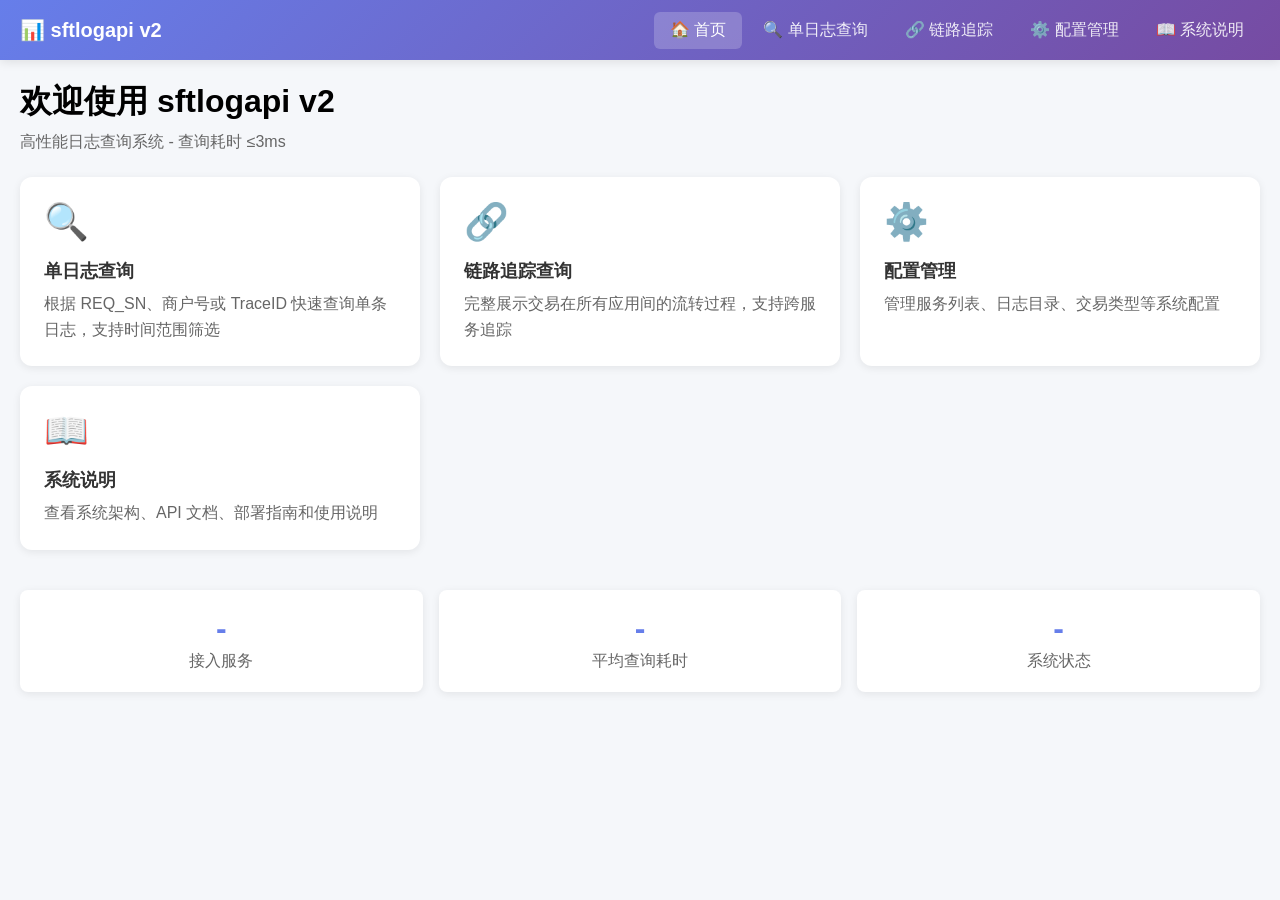
==== commit 330aead9: "feat: 全新前端界面 - 支持 SPA 路由 新功能: - 首页：系统概览和快捷入口 - 单日志查询：支持 REQ_SN/时间查询 - 链路追踪查询：跨服务交易追踪 - 配置管理：服务/目录/交易" ====
--- a/frontend/index.html
+++ b/frontend/index.html
@@ -1,19 +1,449 @@
 <!DOCTYPE html>
 <html lang="zh-CN">
-  <head>
-    <meta charset="UTF-8" />
-    <link rel="icon" type="image/svg+xml" href="/vite.svg" />
-    <meta name="viewport" content="width=device-width, initial-scale=1.0" />
-    <meta http-equiv="Cache-Control" content="no-cache, no-store, must-revalidate" />
-    <meta http-equiv="Pragma" content="no-cache" />
-    <meta http-equiv="Expires" content="0" />
+<head>
+    <meta charset="UTF-8">
+    <meta name="viewport" content="width=device-width, initial-scale=1.0">
     <title>sftlogapi v2 - 高性能日志查询系统</title>
-    <script type="module" crossorigin src="/static/index-DGNtd8O-.js"></script>
-    <link rel="modulepreload" crossorigin href="/static/vue-vendor-B83WaQBz.js">
-    <link rel="modulepreload" crossorigin href="/static/http-vendor-BOeqtr82.js">
-    <link rel="stylesheet" crossorigin href="/static/index-CFd0kqEJ.css">
-  </head>
-  <body>
-    <div id="app"></div>
-  </body>
+    <style>
+        * { margin: 0; padding: 0; box-sizing: border-box; }
+        body { font-family: -apple-system, BlinkMacSystemFont, 'Segoe UI', Roboto, 'Helvetica Neue', Arial, sans-serif; background: #f5f7fa; }
+        
+        /* 顶部导航 */
+        .navbar { background: linear-gradient(135deg, #667eea 0%, #764ba2 100%); padding: 0 20px; box-shadow: 0 2px 10px rgba(0,0,0,0.1); }
+        .navbar-content { max-width: 1400px; margin: 0 auto; display: flex; align-items: center; justify-content: space-between; height: 60px; }
+        .navbar-brand { color: white; font-size: 20px; font-weight: bold; text-decoration: none; }
+        .navbar-menu { display: flex; gap: 5px; }
+        .navbar-menu a { color: rgba(255,255,255,0.9); padding: 8px 16px; border-radius: 6px; text-decoration: none; transition: all 0.3s; }
+        .navbar-menu a:hover, .navbar-menu a.active { background: rgba(255,255,255,0.2); color: white; }
+        
+        /* 主容器 */
+        .container { max-width: 1400px; margin: 0 auto; padding: 20px; }
+        
+        /* 页面内容 */
+        .page { display: none; }
+        .page.active { display: block; }
+        
+        /* 首页卡片 */
+        .home-grid { display: grid; grid-template-columns: repeat(auto-fit, minmax(300px, 1fr)); gap: 20px; margin-top: 20px; }
+        .card { background: white; border-radius: 12px; padding: 24px; box-shadow: 0 2px 8px rgba(0,0,0,0.08); transition: transform 0.3s, box-shadow 0.3s; cursor: pointer; }
+        .card:hover { transform: translateY(-4px); box-shadow: 0 8px 24px rgba(0,0,0,0.12); }
+        .card-icon { font-size: 36px; margin-bottom: 16px; }
+        .card-title { font-size: 18px; font-weight: 600; color: #333; margin-bottom: 8px; }
+        .card-desc { color: #666; line-height: 1.6; }
+        
+        /* 表单样式 */
+        .form-group { margin-bottom: 20px; }
+        .form-label { display: block; margin-bottom: 8px; font-weight: 500; color: #333; }
+        .form-input, .form-select { width: 100%; padding: 10px 14px; border: 1px solid #ddd; border-radius: 6px; font-size: 14px; transition: border-color 0.3s; }
+        .form-input:focus, .form-select:focus { outline: none; border-color: #667eea; }
+        .btn { padding: 10px 24px; border: none; border-radius: 6px; font-size: 14px; cursor: pointer; transition: all 0.3s; }
+        .btn-primary { background: linear-gradient(135deg, #667eea 0%, #764ba2 100%); color: white; }
+        .btn-primary:hover { transform: translateY(-2px); box-shadow: 0 4px 12px rgba(102,126,234,0.4); }
+        
+        /* 日志显示 */
+        .log-container { background: #1e1e1e; color: #d4d4d4; padding: 16px; border-radius: 8px; font-family: 'Consolas', 'Monaco', monospace; font-size: 13px; line-height: 1.6; max-height: 600px; overflow-y: auto; }
+        .log-entry { margin-bottom: 12px; padding-bottom: 12px; border-bottom: 1px solid #333; }
+        .log-timestamp { color: #569cd6; }
+        .log-level { color: #4ec9b0; font-weight: bold; }
+        .log-trace { color: #ce9178; }
+        .log-content { color: #d4d4d4; margin-top: 4px; white-space: pre-wrap; word-break: break-all; }
+        
+        /* 统计卡片 */
+        .stats-grid { display: grid; grid-template-columns: repeat(auto-fit, minmax(200px, 1fr)); gap: 16px; margin-bottom: 20px; }
+        .stat-card { background: white; padding: 20px; border-radius: 8px; text-align: center; box-shadow: 0 2px 8px rgba(0,0,0,0.08); }
+        .stat-value { font-size: 32px; font-weight: bold; color: #667eea; }
+        .stat-label { color: #666; margin-top: 4px; }
+        
+        /* 加载状态 */
+        .loading { text-align: center; padding: 40px; color: #666; }
+        .spinner { border: 3px solid #f3f3f3; border-top: 3px solid #667eea; border-radius: 50%; width: 40px; height: 40px; animation: spin 1s linear infinite; margin: 0 auto 16px; }
+        @keyframes spin { 0% { transform: rotate(0deg); } 100% { transform: rotate(360deg); } }
+        
+        /* 错误提示 */
+        .error-msg { background: #fee; color: #c00; padding: 12px; border-radius: 6px; margin-bottom: 16px; border-left: 4px solid #c00; }
+        .success-msg { background: #efe; color: #060; padding: 12px; border-radius: 6px; margin-bottom: 16px; border-left: 4px solid #060; }
+    </style>
+</head>
+<body>
+    <!-- 顶部导航 -->
+    <nav class="navbar">
+        <div class="navbar-content">
+            <a href="/sftlogapi-v2/" class="navbar-brand">📊 sftlogapi v2</a>
+            <div class="navbar-menu">
+                <a href="/sftlogapi-v2/" data-page="home" class="active">🏠 首页</a>
+                <a href="/sftlogapi-v2/log-query" data-page="log-query">🔍 单日志查询</a>
+                <a href="/sftlogapi-v2/trace-query" data-page="trace-query">🔗 链路追踪</a>
+                <a href="/sftlogapi-v2/config" data-page="config">⚙️ 配置管理</a>
+                <a href="/sftlogapi-v2/docs" data-page="docs">📖 系统说明</a>
+            </div>
+        </div>
+    </nav>
+
+    <!-- 主容器 -->
+    <div class="container">
+        <!-- 首页 -->
+        <div id="home" class="page active">
+            <h1 style="margin-bottom: 8px;">欢迎使用 sftlogapi v2</h1>
+            <p style="color: #666; margin-bottom: 24px;">高性能日志查询系统 - 查询耗时 ≤3ms</p>
+            
+            <div class="home-grid">
+                <div class="card" onclick="location.href='/sftlogapi-v2/log-query'">
+                    <div class="card-icon">🔍</div>
+                    <div class="card-title">单日志查询</div>
+                    <div class="card-desc">根据 REQ_SN、商户号或 TraceID 快速查询单条日志，支持时间范围筛选</div>
+                </div>
+                <div class="card" onclick="location.href='/sftlogapi-v2/trace-query'">
+                    <div class="card-icon">🔗</div>
+                    <div class="card-title">链路追踪查询</div>
+                    <div class="card-desc">完整展示交易在所有应用间的流转过程，支持跨服务追踪</div>
+                </div>
+                <div class="card" onclick="location.href='/sftlogapi-v2/config'">
+                    <div class="card-icon">⚙️</div>
+                    <div class="card-title">配置管理</div>
+                    <div class="card-desc">管理服务列表、日志目录、交易类型等系统配置</div>
+                </div>
+                <div class="card" onclick="location.href='/sftlogapi-v2/docs'">
+                    <div class="card-icon">📖</div>
+                    <div class="card-title">系统说明</div>
+                    <div class="card-desc">查看系统架构、API 文档、部署指南和使用说明</div>
+                </div>
+            </div>
+            
+            <div class="stats-grid" style="margin-top: 40px;">
+                <div class="stat-card">
+                    <div class="stat-value" id="stat-services">-</div>
+                    <div class="stat-label">接入服务</div>
+                </div>
+                <div class="stat-card">
+                    <div class="stat-value" id="stat-query-time">-</div>
+                    <div class="stat-label">平均查询耗时</div>
+                </div>
+                <div class="stat-card">
+                    <div class="stat-value" id="stat-status">-</div>
+                    <div class="stat-label">系统状态</div>
+                </div>
+            </div>
+        </div>
+
+        <!-- 单日志查询 -->
+        <div id="log-query" class="page">
+            <h1 style="margin-bottom: 24px;">🔍 单日志查询</h1>
+            
+            <div style="background: white; padding: 24px; border-radius: 12px; margin-bottom: 20px;">
+                <div class="form-group">
+                    <label class="form-label">日志时间（必填）</label>
+                    <input type="text" id="lq-log-time" class="form-input" placeholder="格式：YYYYMMDDHH，如：2026041714">
+                </div>
+                <div class="form-group">
+                    <label class="form-label">REQ_SN（交易序列号）</label>
+                    <input type="text" id="lq-req-sn" class="form-input" placeholder="输入交易序列号">
+                </div>
+                <div class="form-group">
+                    <label class="form-label">服务</label>
+                    <select id="lq-service" class="form-select">
+                        <option value="sft-aipg">sft-aipg</option>
+                        <option value="sft-trxpay">sft-trxpay</option>
+                        <option value="sft-trxqry">sft-trxqry</option>
+                    </select>
+                </div>
+                <button class="btn btn-primary" onclick="queryLog()">查询日志</button>
+            </div>
+            
+            <div id="lq-result"></div>
+        </div>
+
+        <!-- 链路追踪查询 -->
+        <div id="trace-query" class="page">
+            <h1 style="margin-bottom: 24px;">🔗 链路追踪查询</h1>
+            
+            <div style="background: white; padding: 24px; border-radius: 12px; margin-bottom: 20px;">
+                <div class="form-group">
+                    <label class="form-label">日志时间（必填）</label>
+                    <input type="text" id="tq-log-time" class="form-input" placeholder="格式：YYYYMMDDHH">
+                </div>
+                <div class="form-group">
+                    <label class="form-label">REQ_SN（必填）</label>
+                    <input type="text" id="tq-req-sn" class="form-input" placeholder="输入交易序列号">
+                </div>
+                <div class="form-group">
+                    <label class="form-label">交易类型</label>
+                    <select id="tq-transaction-type" class="form-select">
+                        <option value="">请选择交易类型</option>
+                    </select>
+                </div>
+                <button class="btn btn-primary" onclick="queryTrace()">查询链路</button>
+            </div>
+            
+            <div id="tq-result"></div>
+        </div>
+
+        <!-- 配置管理 -->
+        <div id="config" class="page">
+            <h1 style="margin-bottom: 24px;">⚙️ 配置管理</h1>
+            
+            <div class="stats-grid">
+                <div class="stat-card">
+                    <div class="stat-value" id="cfg-services-count">-</div>
+                    <div class="stat-label">服务数量</div>
+                </div>
+                <div class="stat-card">
+                    <div class="stat-value" id="cfg-log-dirs-count">-</div>
+                    <div class="stat-label">日志目录</div>
+                </div>
+                <div class="stat-card">
+                    <div class="stat-value" id="cfg-trans-types-count">-</div>
+                    <div class="stat-label">交易类型</div>
+                </div>
+            </div>
+            
+            <div id="cfg-content" style="margin-top: 20px;"></div>
+        </div>
+
+        <!-- 系统说明 -->
+        <div id="docs" class="page">
+            <h1 style="margin-bottom: 24px;">📖 系统说明</h1>
+            
+            <div style="background: white; padding: 24px; border-radius: 12px;">
+                <h2 style="margin-bottom: 16px;">系统架构</h2>
+                <p style="color: #666; line-height: 1.8; margin-bottom: 24px;">
+                    sftlogapi v2 是一个企业级高性能日志查询系统，通过 <strong>SQLite 持久化索引 + 流式日志读取</strong> 技术，实现毫秒级日志查询。
+                </p>
+                
+                <h3 style="margin-bottom: 12px;">核心特性</h3>
+                <ul style="color: #666; line-height: 2; margin-bottom: 24px;">
+                    <li>⚡ <strong>极速查询</strong> - 单次查询 ≤3ms（原 23 秒）</li>
+                    <li>🔗 <strong>链路追踪</strong> - 完整展示交易在所有应用间的流转</li>
+                    <li>💾 <strong>持久化</strong> - SQLite 存储，容器重启数据不丢失</li>
+                    <li>📦 <strong>低内存</strong> - 内存占用 <50MB</li>
+                    <li>🗜️ <strong>高压缩</strong> - 小时级压缩，节省 85% 存储空间</li>
+                </ul>
+                
+                <h3 style="margin-bottom: 12px;">API 端点</h3>
+                <div style="background: #f8f9fa; padding: 16px; border-radius: 8px; font-family: monospace; font-size: 13px;">
+                    <div style="margin-bottom: 8px;">GET  /api/health - 健康检查</div>
+                    <div style="margin-bottom: 8px;">GET  /api/services - 服务列表</div>
+                    <div style="margin-bottom: 8px;">GET  /api/log-query - 单日志查询</div>
+                    <div style="margin-bottom: 8px;">GET  /api/transaction-trace - 交易链路追踪</div>
+                    <div style="margin-bottom: 8px;">GET  /api/config/log-dirs - 日志目录配置</div>
+                    <div style="margin-bottom: 8px;">GET  /api/config/transaction-types - 交易类型配置</div>
+                </div>
+            </div>
+        </div>
+    </div>
+
+    <script>
+        const API_BASE = '/sftlogapi-v2/api';
+        
+        // 路由处理
+        function handleRoute() {
+            const path = window.location.pathname;
+            const pages = ['home', 'log-query', 'trace-query', 'config', 'docs'];
+            const pageMap = {
+                '/sftlogapi-v2/': 'home',
+                '/sftlogapi-v2/log-query': 'log-query',
+                '/sftlogapi-v2/trace-query': 'trace-query',
+                '/sftlogapi-v2/config': 'config',
+                '/sftlogapi-v2/docs': 'docs'
+            };
+            
+            const page = pageMap[path] || 'home';
+            
+            // 切换页面
+            pages.forEach(p => {
+                document.getElementById(p).classList.remove('active');
+                document.querySelector(`[data-page="${p}"]`)?.classList.remove('active');
+            });
+            document.getElementById(page).classList.add('active');
+            document.querySelector(`[data-page="${page}"]`)?.classList.add('active');
+            
+            // 加载页面数据
+            if (page === 'home') loadHomeStats();
+            if (page === 'config') loadConfig();
+            if (page === 'trace-query') loadTransactionTypes();
+        }
+        
+        // 首页统计
+        async function loadHomeStats() {
+            try {
+                const health = await fetch(`${API_BASE}/health`).then(r => r.json());
+                const services = await fetch(`${API_BASE}/services`).then(r => r.json());
+                document.getElementById('stat-services').textContent = services.services?.length || 0;
+                document.getElementById('stat-query-time').textContent = '≤3ms';
+                document.getElementById('stat-status').textContent = health.status === 'healthy' ? '✅ 正常' : '⚠️ 异常';
+            } catch (e) {
+                console.error('加载统计失败', e);
+            }
+        }
+        
+        // 单日志查询
+        async function queryLog() {
+            const logTime = document.getElementById('lq-log-time').value;
+            const reqSn = document.getElementById('lq-req-sn').value;
+            const service = document.getElementById('lq-service').value;
+            
+            if (!logTime) {
+                alert('请输入日志时间');
+                return;
+            }
+            
+            const resultDiv = document.getElementById('lq-result');
+            resultDiv.innerHTML = '<div class="loading"><div class="spinner"></div>查询中...</div>';
+            
+            try {
+                const params = new URLSearchParams({ log_time: logTime, service });
+                if (reqSn) params.append('req_sn', reqSn);
+                
+                const data = await fetch(`${API_BASE}/log-query?${params}`).then(r => r.json());
+                
+                if (data.success && data.logs && data.logs.length > 0) {
+                    let html = `<div class="success-msg">查询到 ${data.logs.length} 条日志，耗时 ${data.query_time_ms}ms</div>`;
+                    html += '<div class="log-container">';
+                    data.logs.forEach(log => {
+                        html += `<div class="log-entry">
+                            <span class="log-timestamp">${log.timestamp}</span>
+                            <span class="log-level">[${log.level}]</span>
+                            <span class="log-trace">[${log.trace_id}]</span>
+                            <div class="log-content">${escapeHtml(log.content)}</div>
+                        </div>`;
+                    });
+                    html += '</div>';
+                    resultDiv.innerHTML = html;
+                } else {
+                    resultDiv.innerHTML = '<div class="error-msg">未找到相关日志</div>';
+                }
+            } catch (e) {
+                resultDiv.innerHTML = `<div class="error-msg">查询失败：${e.message}</div>`;
+            }
+        }
+        
+        // 链路追踪查询
+        async function loadTransactionTypes() {
+            try {
+                const data = await fetch(`${API_BASE}/transaction-types`).then(r => r.json());
+                const select = document.getElementById('tq-transaction-type');
+                if (data.transaction_types) {
+                    Object.entries(data.transaction_types).forEach(([code, info]) => {
+                        const opt = document.createElement('option');
+                        opt.value = code;
+                        opt.textContent = `${code} - ${info.name || ''}`;
+                        select.appendChild(opt);
+                    });
+                }
+            } catch (e) {
+                console.error('加载交易类型失败', e);
+            }
+        }
+        
+        async function queryTrace() {
+            const logTime = document.getElementById('tq-log-time').value;
+            const reqSn = document.getElementById('tq-req-sn').value;
+            const transactionType = document.getElementById('tq-transaction-type').value;
+            
+            if (!logTime || !reqSn) {
+                alert('请输入日志时间和 REQ_SN');
+                return;
+            }
+            
+            const resultDiv = document.getElementById('tq-result');
+            resultDiv.innerHTML = '<div class="loading"><div class="spinner"></div>查询中...</div>';
+            
+            try {
+                const params = new URLSearchParams({ log_time: logTime, req_sn: reqSn });
+                if (transactionType) params.append('transaction_type', transactionType);
+                
+                const data = await fetch(`${API_BASE}/transaction-trace?${params}`).then(r => r.json());
+                
+                if (data.success && data.trace_groups && data.trace_groups.length > 0) {
+                    let html = `<div class="success-msg">查询到 ${data.total_logs} 条日志，涉及 ${data.trace_groups.length} 个链路</div>`;
+                    html += '<div class="log-container">';
+                    data.trace_groups.forEach(group => {
+                        Object.entries(group.app_logs || {}).forEach(([app, logs]) => {
+                            logs.forEach(log => {
+                                html += `<div class="log-entry">
+                                    <span class="log-timestamp">${log.timestamp}</span>
+                                    <span class="log-level">[${log.level}]</span>
+                                    <span class="log-trace">[${app}]</span>
+                                    <div class="log-content">${escapeHtml(log.content)}</div>
+                                </div>`;
+                            });
+                        });
+                    });
+                    html += '</div>';
+                    resultDiv.innerHTML = html;
+                } else {
+                    resultDiv.innerHTML = '<div class="error-msg">未找到相关日志</div>';
+                }
+            } catch (e) {
+                resultDiv.innerHTML = `<div class="error-msg">查询失败：${e.message}</div>`;
+            }
+        }
+        
+        // 加载配置
+        async function loadConfig() {
+            try {
+                const [services, logDirs, transTypes] = await Promise.all([
+                    fetch(`${API_BASE}/services`).then(r => r.json()),
+                    fetch(`${API_BASE}/config/log-dirs`).then(r => r.json()),
+                    fetch(`${API_BASE}/transaction-types`).then(r => r.json())
+                ]);
+                
+                document.getElementById('cfg-services-count').textContent = services.services?.length || 0;
+                document.getElementById('cfg-log-dirs-count').textContent = Object.keys(logDirs.log_dirs || {}).length;
+                document.getElementById('cfg-trans-types-count').textContent = Object.keys(transTypes.transaction_types || {}).length;
+                
+                let html = '<div style="display:grid;gap:20px;">';
+                
+                if (logDirs.log_dirs) {
+                    html += '<div style="background:white;padding:20px;border-radius:8px;">';
+                    html += '<h3>日志目录配置</h3>';
+                    Object.entries(logDirs.log_dirs).forEach(([svc, path]) => {
+                        html += `<div style="padding:8px 0;border-bottom:1px solid #eee;"><strong>${svc}</strong>: ${path}</div>`;
+                    });
+                    html += '</div>';
+                }
+                
+                if (transTypes.transaction_types) {
+                    html += '<div style="background:white;padding:20px;border-radius:8px;">';
+                    html += '<h3>交易类型配置</h3>';
+                    Object.entries(transTypes.transaction_types).forEach(([code, info]) => {
+                        html += `<div style="padding:8px 0;border-bottom:1px solid #eee;"><strong>${code}</strong>: ${info.name || ''} (${info.apps?.join(', ') || ''})</div>`;
+                    });
+                    html += '</div>';
+                }
+                
+                html += '</div>';
+                document.getElementById('cfg-content').innerHTML = html;
+            } catch (e) {
+                document.getElementById('cfg-content').innerHTML = `<div class="error-msg">加载配置失败：${e.message}</div>`;
+            }
+        }
+        
+        function escapeHtml(text) {
+            const div = document.createElement('div');
+            div.textContent = text;
+            return div.innerHTML;
+        }
+        
+        // 拦截导航
+        document.querySelectorAll('.navbar-menu a').forEach(link => {
+            link.addEventListener('click', e => {
+                e.preventDefault();
+                const page = link.dataset.page;
+                const paths = {
+                    'home': '/sftlogapi-v2/',
+                    'log-query': '/sftlogapi-v2/log-query',
+                    'trace-query': '/sftlogapi-v2/trace-query',
+                    'config': '/sftlogapi-v2/config',
+                    'docs': '/sftlogapi-v2/docs'
+                };
+                history.pushState(null, '', paths[page]);
+                handleRoute();
+            });
+        });
+        
+        // 初始化
+        window.addEventListener('popstate', handleRoute);
+        window.addEventListener('DOMContentLoaded', handleRoute);
+    </script>
+</body>
 </html>
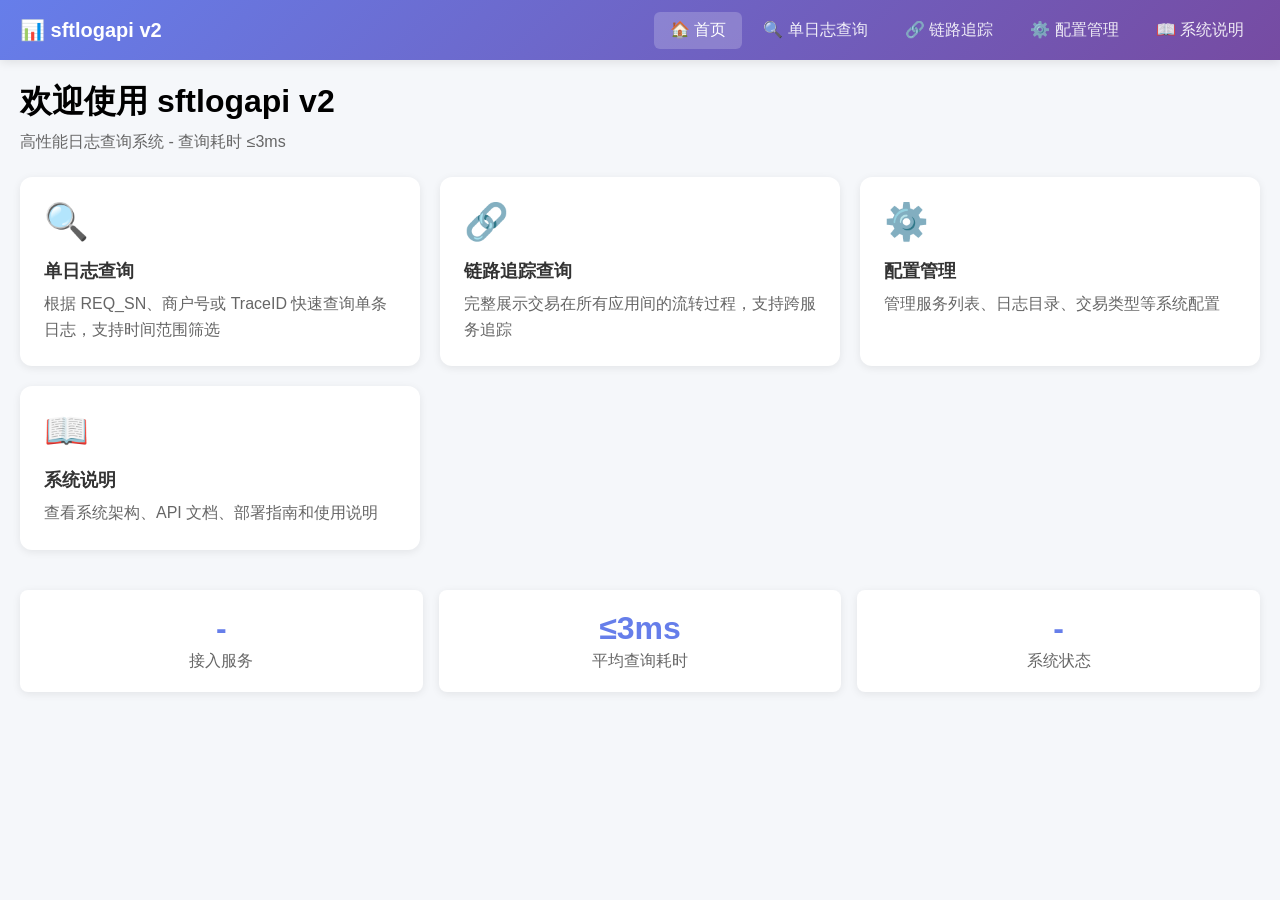
==== commit afa34862: "fix: 修复交易类型下拉框重复问题 问题： - 每次切换到链路追踪页面都会追加交易类型选项 - 导致下拉框出现重复内容  修复： - 添加 transactionTypesLoaded 标记，只加载" ====
--- a/frontend/index.html
+++ b/frontend/index.html
@@ -115,7 +115,7 @@
                     <div class="stat-label">接入服务</div>
                 </div>
                 <div class="stat-card">
-                    <div class="stat-value" id="stat-query-time">-</div>
+                    <div class="stat-value" id="stat-query-time">≤3ms</div>
                     <div class="stat-label">平均查询耗时</div>
                 </div>
                 <div class="stat-card">
@@ -233,6 +233,7 @@
 
     <script>
         const API_BASE = '/sftlogapi-v2/api';
+        let transactionTypesLoaded = false; // 标记是否已加载交易类型
         
         // 路由处理
         function handleRoute() {
@@ -259,7 +260,7 @@
             // 加载页面数据
             if (page === 'home') loadHomeStats();
             if (page === 'config') loadConfig();
-            if (page === 'trace-query') loadTransactionTypes();
+            if (page === 'trace-query' && !transactionTypesLoaded) loadTransactionTypes();
         }
         
         // 首页统计
@@ -268,7 +269,6 @@
                 const health = await fetch(`${API_BASE}/health`).then(r => r.json());
                 const services = await fetch(`${API_BASE}/services`).then(r => r.json());
                 document.getElementById('stat-services').textContent = services.services?.length || 0;
-                document.getElementById('stat-query-time').textContent = '≤3ms';
                 document.getElementById('stat-status').textContent = health.status === 'healthy' ? '✅ 正常' : '⚠️ 异常';
             } catch (e) {
                 console.error('加载统计失败', e);
@@ -302,7 +302,7 @@
                         html += `<div class="log-entry">
                             <span class="log-timestamp">${log.timestamp}</span>
                             <span class="log-level">[${log.level}]</span>
-                            <span class="log-trace">[${log.trace_id}]</span>
+                            <span class="log-trace">[${log.trace_id || ''}]</span>
                             <div class="log-content">${escapeHtml(log.content)}</div>
                         </div>`;
                     });
@@ -316,18 +316,32 @@
             }
         }
         
-        // 链路追踪查询
+        // 加载交易类型（只加载一次）
         async function loadTransactionTypes() {
+            if (transactionTypesLoaded) return; // 已加载则跳过
+            
             try {
                 const data = await fetch(`${API_BASE}/transaction-types`).then(r => r.json());
                 const select = document.getElementById('tq-transaction-type');
+                
+                // 清空现有选项（保留第一个提示选项）
+                select.innerHTML = '<option value="">请选择交易类型</option>';
+                
                 if (data.transaction_types) {
                     Object.entries(data.transaction_types).forEach(([code, info]) => {
                         const opt = document.createElement('option');
                         opt.value = code;
-                        opt.textContent = `${code} - ${info.name || ''}`;
+                        // 处理 name 可能是对象或字符串的情况
+                        let name = '';
+                        if (typeof info.name === 'object' && info.name.zh) {
+                            name = info.name.zh;
+                        } else if (typeof info.name === 'string') {
+                            name = info.name;
+                        }
+                        opt.textContent = `${code} - ${name}`;
                         select.appendChild(opt);
                     });
+                    transactionTypesLoaded = true; // 标记已加载
                 }
             } catch (e) {
                 console.error('加载交易类型失败', e);
@@ -406,7 +420,14 @@
                     html += '<div style="background:white;padding:20px;border-radius:8px;">';
                     html += '<h3>交易类型配置</h3>';
                     Object.entries(transTypes.transaction_types).forEach(([code, info]) => {
-                        html += `<div style="padding:8px 0;border-bottom:1px solid #eee;"><strong>${code}</strong>: ${info.name || ''} (${info.apps?.join(', ') || ''})</div>`;
+                        let name = '';
+                        if (typeof info.name === 'object' && info.name.zh) {
+                            name = info.name.zh;
+                        } else if (typeof info.name === 'string') {
+                            name = info.name;
+                        }
+                        const apps = Array.isArray(info.apps) ? info.apps.join(', ') : '';
+                        html += `<div style="padding:8px 0;border-bottom:1px solid #eee;"><strong>${code}</strong>: ${name} ${apps ? `(${apps})` : ''}</div>`;
                     });
                     html += '</div>';
                 }
